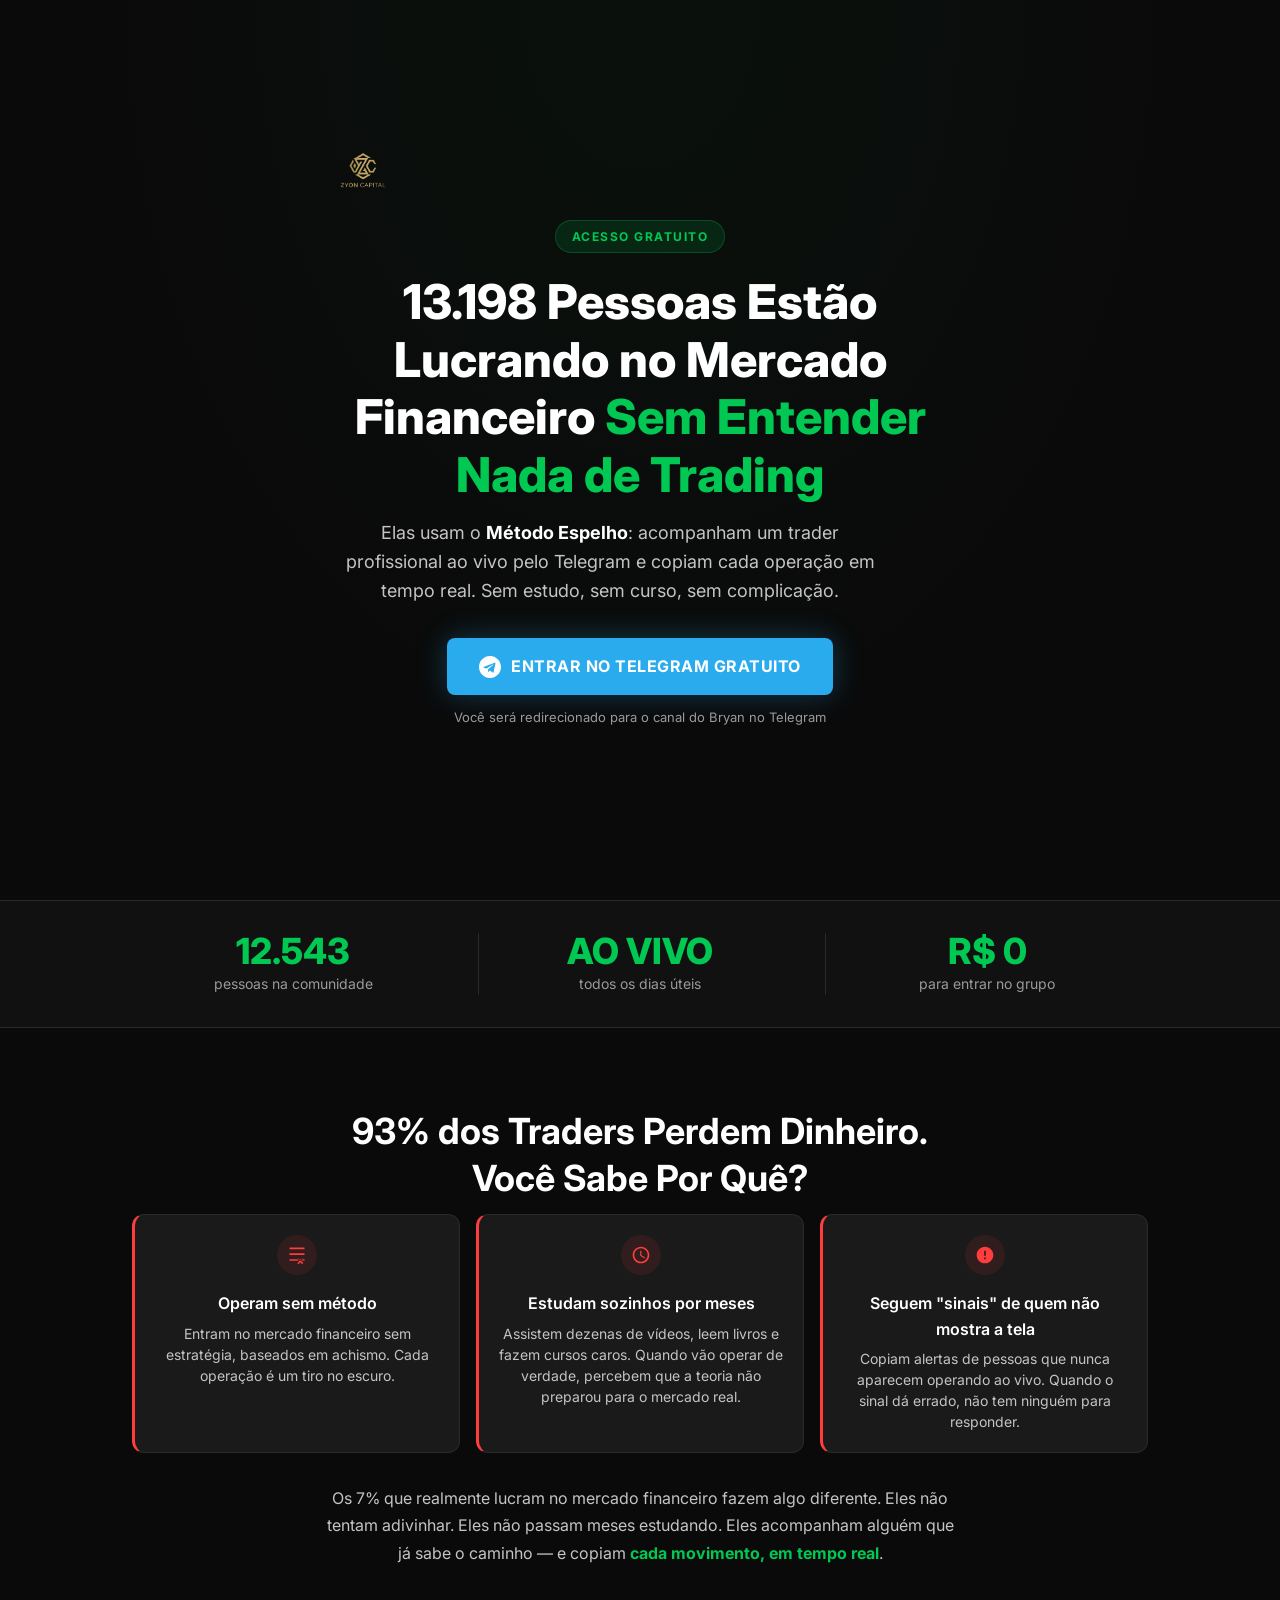
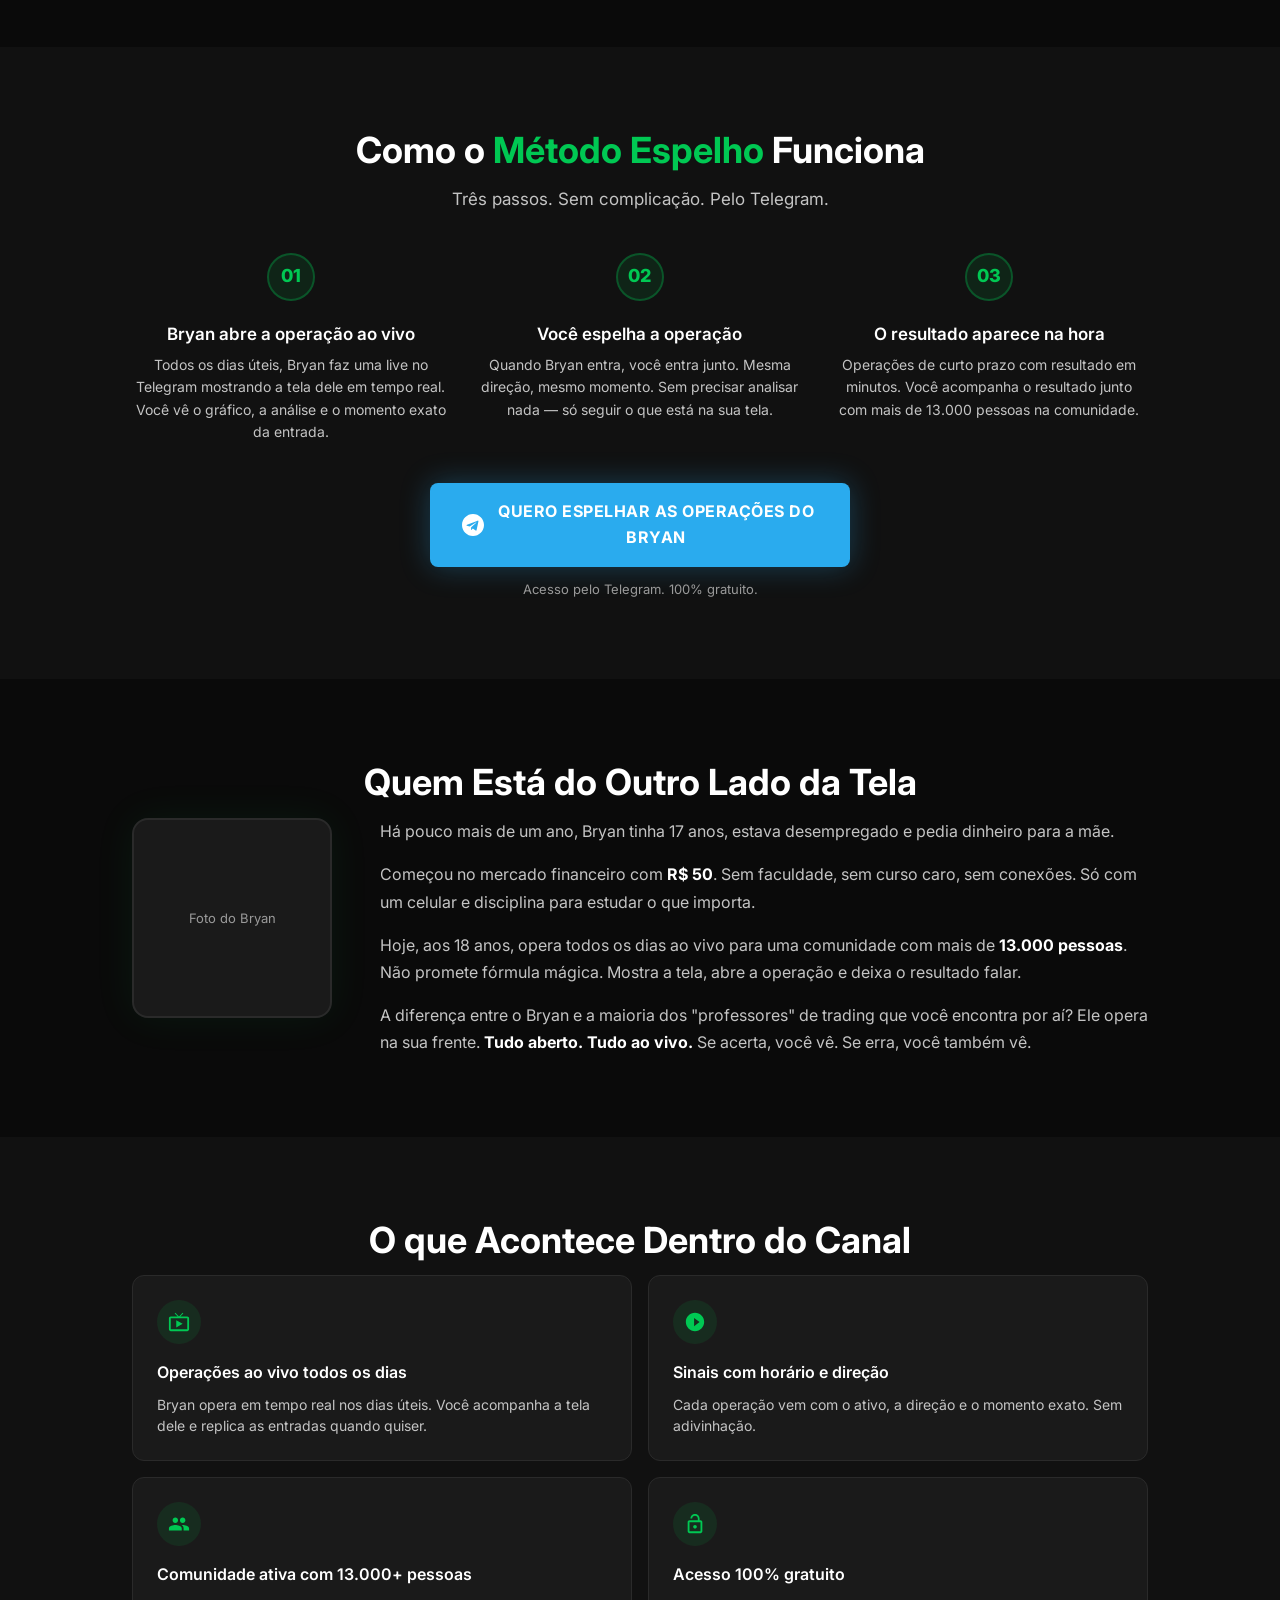
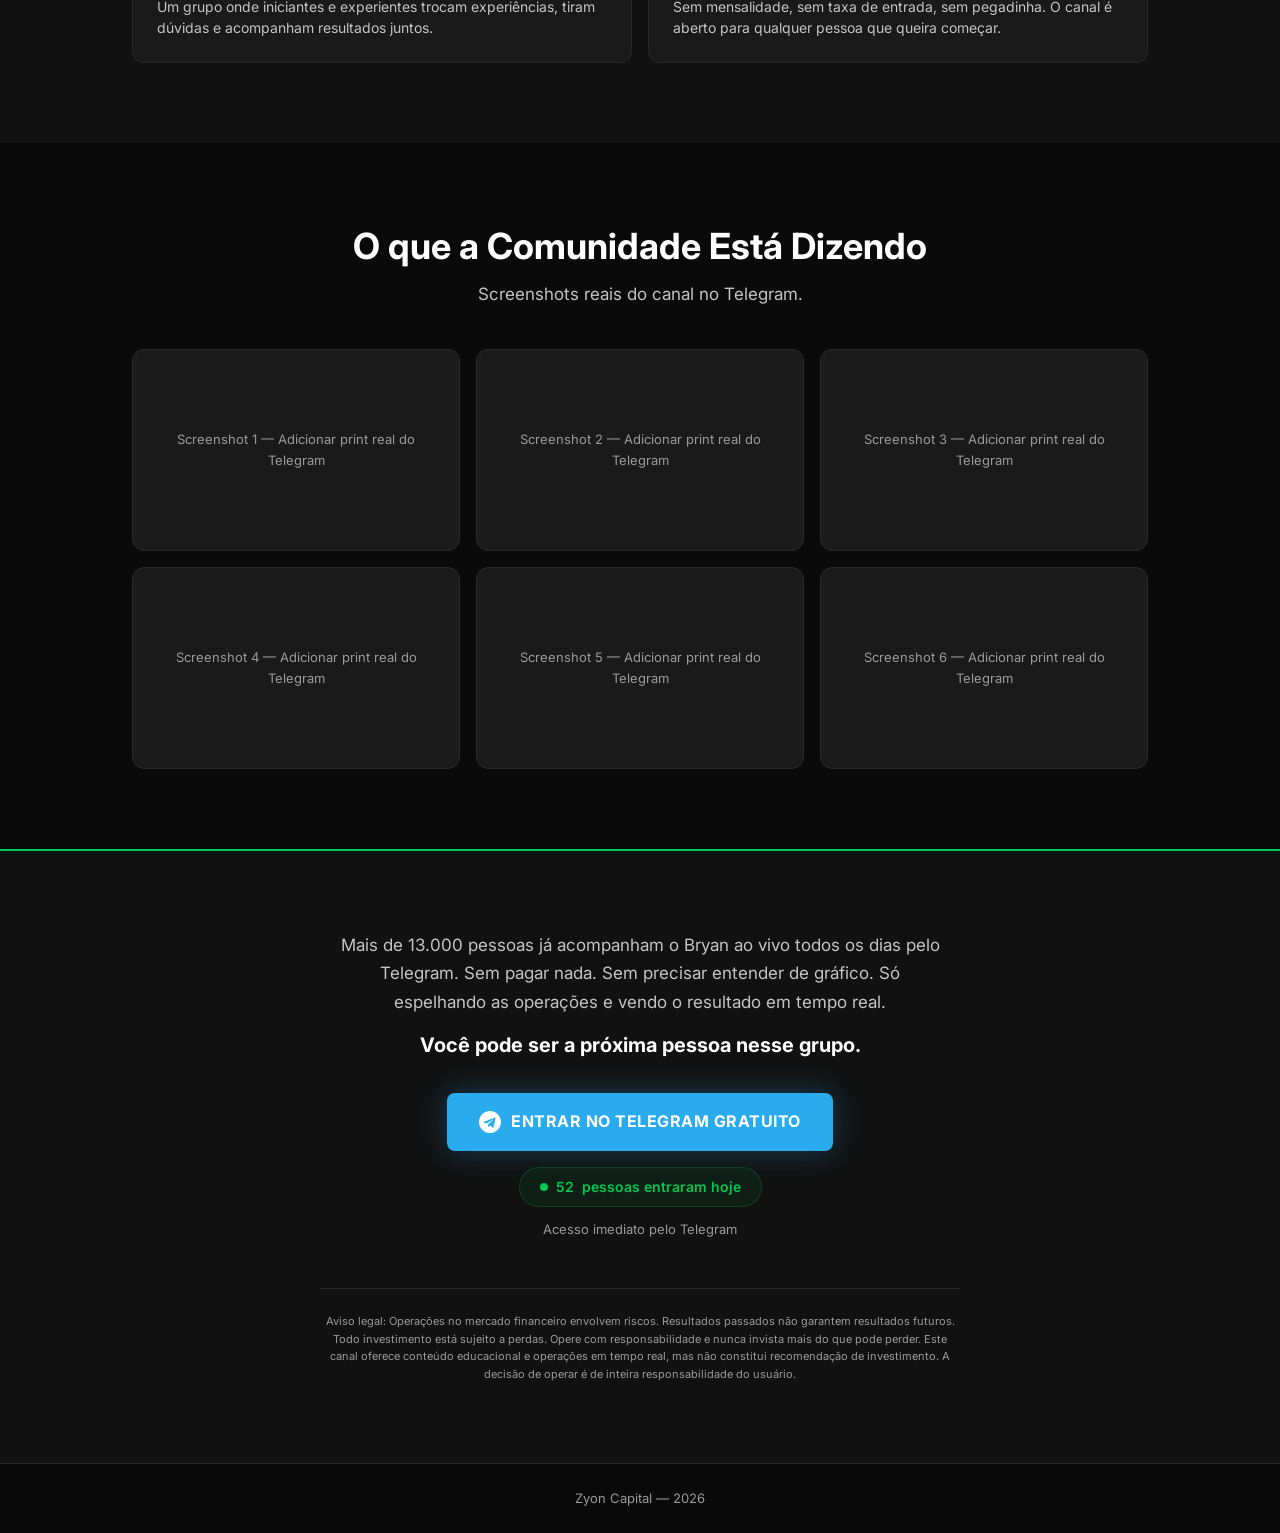
==== index.html @ 60a76e97 "CTA azul Telegram, 13.198 pessoas, contador interativo, sem vídeo - Botões CTA na cor do Telegram (#" ====
<!DOCTYPE html>
<html lang="pt-BR">
<head>
    <meta charset="UTF-8">
    <meta name="viewport" content="width=device-width, initial-scale=1.0">
    <title>Método Espelho: Copie as Operações de um Trader Profissional ao Vivo | Zyon Capital</title>
    <meta name="description" content="Mais de 13.000 pessoas já usam o Método Espelho para copiar as operações do Bryan em tempo real pelo Telegram. Acesso 100% gratuito. Entre agora.">
    <meta name="robots" content="index, follow">
    <link rel="icon" href="images/logo.png" type="image/png">

    <!-- Preconnect -->
    <link rel="preconnect" href="https://fonts.googleapis.com">
    <link rel="preconnect" href="https://fonts.gstatic.com" crossorigin>
    <link href="https://fonts.googleapis.com/css2?family=Inter:wght@400;500;600;700;800&display=swap" rel="stylesheet">

    <!-- CSS -->
    <link rel="stylesheet" href="css/style.css">

    <!-- Google Tag Manager — Conta: 6326147207 -->
    <!-- NOTA: Verificar Container Public ID no painel GTM (formato GTM-XXXXXXX) -->
    <script>(function(w,d,s,l,i){w[l]=w[l]||[];w[l].push({'gtm.start':
    new Date().getTime(),event:'gtm.js'});var f=d.getElementsByTagName(s)[0],
    j=d.createElement(s),dl=l!='dataLayer'?'&l='+l:'';j.async=true;j.src=
    'https://www.googletagmanager.com/gtm.js?id='+i+dl;f.parentNode.insertBefore(j,f);
    })(window,document,'script','dataLayer','GTM-6326147207');</script>
    <!-- End Google Tag Manager -->
</head>
<body>
    <!-- Google Tag Manager (noscript) -->
    <noscript><iframe src="https://www.googletagmanager.com/ns.html?id=GTM-6326147207"
    height="0" width="0" style="display:none;visibility:hidden"></iframe></noscript>
    <!-- End Google Tag Manager (noscript) -->

    <!-- ===== HERO ===== -->
    <section class="hero">
        <div class="container">
            <div class="hero-content">
                <img src="images/logo.png" alt="Zyon Capital" class="hero-logo">
                <span class="badge">ACESSO GRATUITO</span>
                <h1>13.198 Pessoas Estão Lucrando no Mercado Financeiro <span class="highlight">Sem Entender Nada de Trading</span></h1>
                <p class="hero-sub">Elas usam o <strong>Método Espelho</strong>: acompanham um trader profissional ao vivo pelo Telegram e copiam cada operação em tempo real. Sem estudo, sem curso, sem complicação.</p>
                <a href="https://t.me/+fpu9RPK1HRk1Y2Vh" class="cta-button">
                    <svg viewBox="0 0 24 24"><path d="M12 0C5.373 0 0 5.373 0 12s5.373 12 12 12 12-5.373 12-12S18.627 0 12 0zm5.894 8.221l-1.97 9.28c-.145.658-.537.818-1.084.508l-3-2.21-1.446 1.394c-.14.18-.357.295-.6.295l.213-3.054 5.56-5.022c.24-.213-.054-.334-.373-.121l-6.869 4.326-2.96-.924c-.64-.203-.658-.64.135-.954l11.566-4.458c.538-.196 1.006.128.832.941z"/></svg>
                    ENTRAR NO TELEGRAM GRATUITO
                </a>
                <p class="cta-note">Você será redirecionado para o canal do Bryan no Telegram</p>
            </div>
        </div>
    </section>

    <!-- ===== BARRA DE NÚMEROS ===== -->
    <section class="stats-bar">
        <div class="container">
            <div class="stats-grid">
                <div class="stat-item">
                    <span class="stat-number" data-count="13198">0</span>
                    <span class="stat-label">pessoas na comunidade</span>
                </div>
                <div class="stat-item">
                    <span class="stat-number">AO VIVO</span>
                    <span class="stat-label">todos os dias úteis</span>
                </div>
                <div class="stat-item">
                    <span class="stat-number">R$ 0</span>
                    <span class="stat-label">para entrar no grupo</span>
                </div>
            </div>
        </div>
    </section>

    <!-- ===== O PROBLEMA ===== -->
    <section class="problem fade-in">
        <div class="container">
            <h2 class="section-title">93% dos Traders Perdem Dinheiro.<br>Você Sabe Por Quê?</h2>
            <div class="problem-cards">
                <div class="problem-card">
                    <div class="problem-card-icon">
                        <svg viewBox="0 0 24 24"><path d="M3 17h18v2H3v-2zm0-7h18v2H3v-2zm0-7h18v2H3V3zm16.59 14.41L18.17 16 16 18.17l-2.17-2.17L12.41 17.41l2.17 2.17-2.17 2.17L13.83 23 16 20.83l2.17 2.17 1.42-1.41-2.17-2.18 2.17-2.17z"/></svg>
                    </div>
                    <div>
                        <h3>Operam sem método</h3>
                        <p>Entram no mercado financeiro sem estratégia, baseados em achismo. Cada operação é um tiro no escuro.</p>
                    </div>
                </div>
                <div class="problem-card">
                    <div class="problem-card-icon">
                        <svg viewBox="0 0 24 24"><path d="M11.99 2C6.47 2 2 6.48 2 12s4.47 10 9.99 10C17.52 22 22 17.52 22 12S17.52 2 11.99 2zM12 20c-4.42 0-8-3.58-8-8s3.58-8 8-8 8 3.58 8 8-3.58 8-8 8zm.5-13H11v6l5.25 3.15.75-1.23-4.5-2.67z"/></svg>
                    </div>
                    <div>
                        <h3>Estudam sozinhos por meses</h3>
                        <p>Assistem dezenas de vídeos, leem livros e fazem cursos caros. Quando vão operar de verdade, percebem que a teoria não preparou para o mercado real.</p>
                    </div>
                </div>
                <div class="problem-card">
                    <div class="problem-card-icon">
                        <svg viewBox="0 0 24 24"><path d="M12 2C6.48 2 2 6.48 2 12s4.48 10 10 10 10-4.48 10-10S17.52 2 12 2zm1 15h-2v-2h2v2zm0-4h-2V7h2v6z"/></svg>
                    </div>
                    <div>
                        <h3>Seguem "sinais" de quem não mostra a tela</h3>
                        <p>Copiam alertas de pessoas que nunca aparecem operando ao vivo. Quando o sinal dá errado, não tem ninguém para responder.</p>
                    </div>
                </div>
            </div>
            <p class="problem-transition">Os 7% que realmente lucram no mercado financeiro fazem algo diferente. Eles não tentam adivinhar. Eles não passam meses estudando. Eles acompanham alguém que já sabe o caminho — e copiam <strong>cada movimento, em tempo real</strong>.</p>
        </div>
    </section>

    <!-- ===== MÉTODO ESPELHO ===== -->
    <section class="method fade-in">
        <div class="container">
            <h2 class="section-title">Como o <span class="highlight">Método Espelho</span> Funciona</h2>
            <p class="section-subtitle">Três passos. Sem complicação. Pelo Telegram.</p>
            <div class="steps">
                <div class="step">
                    <div class="step-number">01</div>
                    <div class="step-content">
                        <h3>Bryan abre a operação ao vivo</h3>
                        <p>Todos os dias úteis, Bryan faz uma live no Telegram mostrando a tela dele em tempo real. Você vê o gráfico, a análise e o momento exato da entrada.</p>
                    </div>
                </div>
                <div class="step">
                    <div class="step-number">02</div>
                    <div class="step-content">
                        <h3>Você espelha a operação</h3>
                        <p>Quando Bryan entra, você entra junto. Mesma direção, mesmo momento. Sem precisar analisar nada — só seguir o que está na sua tela.</p>
                    </div>
                </div>
                <div class="step">
                    <div class="step-number">03</div>
                    <div class="step-content">
                        <h3>O resultado aparece na hora</h3>
                        <p>Operações de curto prazo com resultado em minutos. Você acompanha o resultado junto com mais de 13.000 pessoas na comunidade.</p>
                    </div>
                </div>
            </div>
            <div class="cta-container">
                <a href="https://t.me/+fpu9RPK1HRk1Y2Vh" class="cta-button">
                    <svg viewBox="0 0 24 24"><path d="M12 0C5.373 0 0 5.373 0 12s5.373 12 12 12 12-5.373 12-12S18.627 0 12 0zm5.894 8.221l-1.97 9.28c-.145.658-.537.818-1.084.508l-3-2.21-1.446 1.394c-.14.18-.357.295-.6.295l.213-3.054 5.56-5.022c.24-.213-.054-.334-.373-.121l-6.869 4.326-2.96-.924c-.64-.203-.658-.64.135-.954l11.566-4.458c.538-.196 1.006.128.832.941z"/></svg>
                    QUERO ESPELHAR AS OPERAÇÕES DO BRYAN
                </a>
                <p class="cta-note">Acesso pelo Telegram. 100% gratuito.</p>
            </div>
        </div>
    </section>

    <!-- ===== QUEM É O BRYAN ===== -->
    <section class="about fade-in">
        <div class="container">
            <h2 class="section-title">Quem Está do Outro Lado da Tela</h2>
            <div class="about-content">
                <div class="about-photo">
                    <!-- Substituir por foto real do Bryan (estilo UGC, natural) -->
                    <div class="about-photo-placeholder">Foto do Bryan</div>
                    <!-- <img src="images/bryan.webp" alt="Bryan - Trader da Zyon Capital" loading="lazy"> -->
                </div>
                <div class="about-text">
                    <p>Há pouco mais de um ano, Bryan tinha 17 anos, estava desempregado e pedia dinheiro para a mãe.</p>
                    <p>Começou no mercado financeiro com <strong>R$ 50</strong>. Sem faculdade, sem curso caro, sem conexões. Só com um celular e disciplina para estudar o que importa.</p>
                    <p>Hoje, aos 18 anos, opera todos os dias ao vivo para uma comunidade com mais de <strong>13.000 pessoas</strong>. Não promete fórmula mágica. Mostra a tela, abre a operação e deixa o resultado falar.</p>
                    <p>A diferença entre o Bryan e a maioria dos "professores" de trading que você encontra por aí? Ele opera na sua frente. <strong>Tudo aberto. Tudo ao vivo.</strong> Se acerta, você vê. Se erra, você também vê.</p>
                </div>
            </div>
        </div>
    </section>

    <!-- ===== O QUE ENCONTRA NO TELEGRAM ===== -->
    <section class="telegram-features fade-in">
        <div class="container">
            <h2 class="section-title">O que Acontece Dentro do Canal</h2>
            <div class="features-grid">
                <div class="feature-card">
                    <div class="feature-icon">
                        <svg viewBox="0 0 24 24"><path d="M21 6h-7.59l3.29-3.29L16 2l-4 4-4-4-.71.71L10.59 6H3c-1.1 0-2 .89-2 2v12c0 1.1.9 2 2 2h18c1.1 0 2-.9 2-2V8c0-1.11-.9-2-2-2zm0 14H3V8h18v12zM9 10v8l7-4z"/></svg>
                    </div>
                    <h3>Operações ao vivo todos os dias</h3>
                    <p>Bryan opera em tempo real nos dias úteis. Você acompanha a tela dele e replica as entradas quando quiser.</p>
                </div>
                <div class="feature-card">
                    <div class="feature-icon">
                        <svg viewBox="0 0 24 24"><path d="M12 2C6.49 2 2 6.49 2 12s4.49 10 10 10 10-4.49 10-10S17.51 2 12 2zm-1 14.5v-9l6 4.5-6 4.5z"/></svg>
                    </div>
                    <h3>Sinais com horário e direção</h3>
                    <p>Cada operação vem com o ativo, a direção e o momento exato. Sem adivinhação.</p>
                </div>
                <div class="feature-card">
                    <div class="feature-icon">
                        <svg viewBox="0 0 24 24"><path d="M16 11c1.66 0 2.99-1.34 2.99-3S17.66 5 16 5c-1.66 0-3 1.34-3 3s1.34 3 3 3zm-8 0c1.66 0 2.99-1.34 2.99-3S9.66 5 8 5C6.34 5 5 6.34 5 8s1.34 3 3 3zm0 2c-2.33 0-7 1.17-7 3.5V19h14v-2.5c0-2.33-4.67-3.5-7-3.5zm8 0c-.29 0-.62.02-.97.05 1.16.84 1.97 1.97 1.97 3.45V19h6v-2.5c0-2.33-4.67-3.5-7-3.5z"/></svg>
                    </div>
                    <h3>Comunidade ativa com 13.000+ pessoas</h3>
                    <p>Um grupo onde iniciantes e experientes trocam experiências, tiram dúvidas e acompanham resultados juntos.</p>
                </div>
                <div class="feature-card">
                    <div class="feature-icon">
                        <svg viewBox="0 0 24 24"><path d="M12 17c1.1 0 2-.9 2-2s-.9-2-2-2-2 .9-2 2 .9 2 2 2zm6-9h-1V6c0-2.76-2.24-5-5-5S7 3.24 7 6h1.9c0-1.71 1.39-3.1 3.1-3.1 1.71 0 3.1 1.39 3.1 3.1v2H6c-1.1 0-2 .9-2 2v10c0 1.1.9 2 2 2h12c1.1 0 2-.9 2-2V10c0-1.1-.9-2-2-2zm0 12H6V10h12v10z"/></svg>
                    </div>
                    <h3>Acesso 100% gratuito</h3>
                    <p>Sem mensalidade, sem taxa de entrada, sem pegadinha. O canal é aberto para qualquer pessoa que queira começar.</p>
                </div>
            </div>
        </div>
    </section>

    <!-- ===== PROVA SOCIAL ===== -->
    <section class="social-proof fade-in">
        <div class="container">
            <h2 class="section-title">O que a Comunidade Está Dizendo</h2>
            <p class="section-subtitle">Screenshots reais do canal no Telegram.</p>
            <div class="screenshots-grid">
                <!-- Substituir pelos screenshots reais do Telegram do Bryan -->
                <!-- Censurar nomes e fotos de membros. Mínimo 6 screenshots. -->
                <div class="screenshot-card">
                    <div class="screenshot-placeholder">Screenshot 1 — Adicionar print real do Telegram</div>
                </div>
                <div class="screenshot-card">
                    <div class="screenshot-placeholder">Screenshot 2 — Adicionar print real do Telegram</div>
                </div>
                <div class="screenshot-card">
                    <div class="screenshot-placeholder">Screenshot 3 — Adicionar print real do Telegram</div>
                </div>
                <div class="screenshot-card">
                    <div class="screenshot-placeholder">Screenshot 4 — Adicionar print real do Telegram</div>
                </div>
                <div class="screenshot-card">
                    <div class="screenshot-placeholder">Screenshot 5 — Adicionar print real do Telegram</div>
                </div>
                <div class="screenshot-card">
                    <div class="screenshot-placeholder">Screenshot 6 — Adicionar print real do Telegram</div>
                </div>
                <!-- Formato: <div class="screenshot-card"><img src="images/screenshots/01.webp" alt="Depoimento da comunidade" loading="lazy"></div> -->
            </div>
        </div>
    </section>

    <!-- ===== CTA FINAL ===== -->
    <section class="cta-final fade-in">
        <div class="container">
            <p class="cta-final-text">Mais de 13.000 pessoas já acompanham o Bryan ao vivo todos os dias pelo Telegram. Sem pagar nada. Sem precisar entender de gráfico. Só espelhando as operações e vendo o resultado em tempo real.</p>
            <p class="cta-final-highlight">Você pode ser a próxima pessoa nesse grupo.</p>
            <div class="cta-container">
                <a href="https://t.me/+fpu9RPK1HRk1Y2Vh" class="cta-button">
                    <svg viewBox="0 0 24 24"><path d="M12 0C5.373 0 0 5.373 0 12s5.373 12 12 12 12-5.373 12-12S18.627 0 12 0zm5.894 8.221l-1.97 9.28c-.145.658-.537.818-1.084.508l-3-2.21-1.446 1.394c-.14.18-.357.295-.6.295l.213-3.054 5.56-5.022c.24-.213-.054-.334-.373-.121l-6.869 4.326-2.96-.924c-.64-.203-.658-.64.135-.954l11.566-4.458c.538-.196 1.006.128.832.941z"/></svg>
                    ENTRAR NO TELEGRAM GRATUITO
                </a>
                <p class="today-counter"><span class="today-counter-dot"></span> <span id="today-count">0</span> pessoas entraram hoje</p>
                <p class="cta-note">Acesso imediato pelo Telegram</p>
            </div>

            <div class="disclaimer">
                Aviso legal: Operações no mercado financeiro envolvem riscos. Resultados passados não garantem resultados futuros. Todo investimento está sujeito a perdas. Opere com responsabilidade e nunca invista mais do que pode perder. Este canal oferece conteúdo educacional e operações em tempo real, mas não constitui recomendação de investimento. A decisão de operar é de inteira responsabilidade do usuário.
            </div>
        </div>
    </section>

    <!-- ===== FOOTER ===== -->
    <footer class="footer">
        <div class="container">
            <p>Zyon Capital — 2026</p>
        </div>
    </footer>

    <!-- JS -->
    <script defer src="js/script.js"></script>
</body>
</html>
---- css/style.css ----
/* ===================================
   ZYON CAPITAL — Página de Captura
   Design System: Dark + Verde (#00C853)
   Font: Inter (Google Fonts)
   Mobile-first
   =================================== */

/* --- VARIABLES --- */
:root {
    --color-bg: #0a0a0a;
    --color-bg-alt: #111111;
    --color-surface: #1a1a1a;
    --color-border: #2a2a2a;
    --color-green: #00C853;
    --color-green-light: #69F0AE;
    --color-green-dark: #00A844;
    --color-telegram: #2AABEE;
    --color-telegram-light: #55C4F0;
    --color-telegram-dark: #1A8FCC;
    --color-white: #FFFFFF;
    --color-gray: #9a9a9a;
    --color-gray-light: #c4c4c4;
    --color-red: #FF3D3D;
    --font-family: 'Inter', -apple-system, BlinkMacSystemFont, 'Segoe UI', sans-serif;
    --radius-sm: 8px;
    --radius-md: 12px;
    --radius-lg: 16px;
    --transition: 0.3s cubic-bezier(0.4, 0, 0.2, 1);
    --max-width: 1080px;
    --glow-green: 0 0 30px rgba(0, 200, 83, 0.3);
    --glow-telegram: 0 0 30px rgba(42, 171, 238, 0.3);
}

/* --- RESET --- */
*, *::before, *::after {
    margin: 0;
    padding: 0;
    box-sizing: border-box;
}

html {
    scroll-behavior: smooth;
    -webkit-text-size-adjust: 100%;
}

body {
    font-family: var(--font-family);
    background: var(--color-bg);
    color: var(--color-white);
    line-height: 1.6;
    font-size: 16px;
    overflow-x: hidden;
    -webkit-font-smoothing: antialiased;
    -moz-osx-font-smoothing: grayscale;
}

img {
    max-width: 100%;
    height: auto;
    display: block;
}

a {
    color: inherit;
    text-decoration: none;
}

/* --- CONTAINER --- */
.container {
    width: 100%;
    max-width: var(--max-width);
    margin: 0 auto;
    padding: 0 20px;
}

/* --- SECTION BASE --- */
section {
    padding: 60px 0;
}

/* --- BADGE --- */
.badge {
    display: inline-block;
    background: rgba(0, 200, 83, 0.12);
    color: var(--color-green);
    font-size: 12px;
    font-weight: 700;
    letter-spacing: 1.5px;
    text-transform: uppercase;
    padding: 6px 16px;
    border-radius: 50px;
    border: 1px solid rgba(0, 200, 83, 0.25);
    margin-bottom: 20px;
}

/* --- SECTION TITLE --- */
.section-title {
    font-size: 22px;
    font-weight: 700;
    line-height: 1.3;
    text-align: center;
    margin-bottom: 12px;
}

.section-subtitle {
    font-size: 16px;
    color: var(--color-gray-light);
    text-align: center;
    margin-bottom: 40px;
    max-width: 600px;
    margin-left: auto;
    margin-right: auto;
}

/* ===================================
   HERO SECTION
   =================================== */
.hero {
    padding: 40px 0 60px;
    background: var(--color-bg);
    background-image: radial-gradient(ellipse at top center, rgba(0, 200, 83, 0.04) 0%, transparent 60%);
    min-height: 100dvh;
    display: flex;
    align-items: center;
}

.hero .container {
    display: flex;
    flex-direction: column;
    align-items: center;
    text-align: center;
}

.hero-logo {
    height: 36px;
    width: auto;
    margin-bottom: 32px;
    opacity: 0.9;
}

.hero h1 {
    font-size: 28px;
    font-weight: 800;
    line-height: 1.2;
    margin-bottom: 16px;
    max-width: 600px;
}

.hero h1 .highlight {
    color: var(--color-green);
}

.hero-sub {
    font-size: 16px;
    color: var(--color-gray-light);
    line-height: 1.6;
    margin-bottom: 32px;
    max-width: 540px;
}

.hero-sub strong {
    color: var(--color-white);
}

/* --- CTA BUTTON --- */
.cta-button {
    display: inline-flex;
    align-items: center;
    justify-content: center;
    gap: 10px;
    background: var(--color-telegram);
    color: #fff;
    font-family: var(--font-family);
    font-size: 16px;
    font-weight: 700;
    padding: 16px 32px;
    border-radius: var(--radius-sm);
    border: none;
    cursor: pointer;
    transition: var(--transition);
    text-transform: uppercase;
    letter-spacing: 0.5px;
    box-shadow: var(--glow-telegram);
    width: 100%;
    max-width: 420px;
    min-height: 54px;
}

.cta-button:hover {
    background: var(--color-telegram-light);
    transform: translateY(-2px);
    box-shadow: 0 0 40px rgba(42, 171, 238, 0.4);
}

.cta-button:active {
    transform: translateY(0);
}

.cta-button svg {
    width: 22px;
    height: 22px;
    fill: currentColor;
    flex-shrink: 0;
}

.cta-note {
    font-size: 13px;
    color: var(--color-gray);
    margin-top: 12px;
}

/* --- TODAY COUNTER --- */
.today-counter {
    display: inline-flex;
    align-items: center;
    gap: 8px;
    font-size: 14px;
    font-weight: 600;
    color: var(--color-green);
    margin-top: 16px;
    padding: 8px 20px;
    background: rgba(0, 200, 83, 0.08);
    border: 1px solid rgba(0, 200, 83, 0.2);
    border-radius: 50px;
}

.today-counter-dot {
    width: 8px;
    height: 8px;
    background: var(--color-green);
    border-radius: 50%;
    animation: pulse-dot 2s ease-in-out infinite;
}

@keyframes pulse-dot {
    0%, 100% { opacity: 1; box-shadow: 0 0 0 0 rgba(0, 200, 83, 0.5); }
    50% { opacity: 0.6; box-shadow: 0 0 0 6px rgba(0, 200, 83, 0); }
}

/* ===================================
   BARRA DE NÚMEROS
   =================================== */
.stats-bar {
    padding: 32px 0;
    background: var(--color-bg-alt);
    border-top: 1px solid var(--color-border);
    border-bottom: 1px solid var(--color-border);
}

.stats-grid {
    display: flex;
    flex-direction: column;
    gap: 24px;
    text-align: center;
}

.stat-item {
    display: flex;
    flex-direction: column;
    gap: 4px;
}

.stat-number {
    font-size: 28px;
    font-weight: 800;
    color: var(--color-green);
    line-height: 1;
}

.stat-label {
    font-size: 14px;
    color: var(--color-gray);
}

/* ===================================
   O PROBLEMA
   =================================== */
.problem {
    background: var(--color-bg);
}

.problem-cards {
    display: flex;
    flex-direction: column;
    gap: 16px;
    margin-bottom: 32px;
}

.problem-card {
    background: var(--color-surface);
    border: 1px solid var(--color-border);
    border-left: 3px solid var(--color-red);
    border-radius: var(--radius-md);
    padding: 20px;
    display: flex;
    gap: 16px;
    align-items: flex-start;
}

.problem-card-icon {
    width: 40px;
    height: 40px;
    min-width: 40px;
    border-radius: 50%;
    background: rgba(255, 61, 61, 0.1);
    display: flex;
    align-items: center;
    justify-content: center;
}

.problem-card-icon svg {
    width: 20px;
    height: 20px;
    fill: var(--color-red);
}

.problem-card h3 {
    font-size: 16px;
    font-weight: 600;
    margin-bottom: 6px;
}

.problem-card p {
    font-size: 14px;
    color: var(--color-gray-light);
    line-height: 1.5;
}

.problem-transition {
    font-size: 16px;
    line-height: 1.7;
    color: var(--color-gray-light);
    text-align: center;
    max-width: 640px;
    margin: 0 auto;
}

.problem-transition strong {
    color: var(--color-green);
}

/* ===================================
   MÉTODO ESPELHO
   =================================== */
.method {
    background: var(--color-bg-alt);
}

.method .section-title .highlight {
    color: var(--color-green);
}

.steps {
    display: flex;
    flex-direction: column;
    gap: 24px;
    margin-bottom: 40px;
    position: relative;
}

.steps::before {
    content: '';
    position: absolute;
    left: 24px;
    top: 48px;
    bottom: 48px;
    width: 2px;
    background: rgba(0, 200, 83, 0.15);
}

.step {
    display: flex;
    gap: 20px;
    align-items: flex-start;
    position: relative;
    z-index: 1;
}

.step-number {
    width: 48px;
    height: 48px;
    min-width: 48px;
    border-radius: 50%;
    background: rgba(0, 200, 83, 0.1);
    border: 2px solid rgba(0, 200, 83, 0.3);
    display: flex;
    align-items: center;
    justify-content: center;
    font-size: 18px;
    font-weight: 800;
    color: var(--color-green);
}

.step-content h3 {
    font-size: 17px;
    font-weight: 600;
    margin-bottom: 6px;
}

.step-content p {
    font-size: 14px;
    color: var(--color-gray-light);
    line-height: 1.6;
}

.method .cta-container {
    text-align: center;
}

/* ===================================
   QUEM É O BRYAN
   =================================== */
.about {
    background: var(--color-bg);
}

.about-content {
    display: flex;
    flex-direction: column;
    gap: 32px;
    align-items: center;
}

.about-photo {
    width: 200px;
    height: 200px;
    border-radius: var(--radius-lg);
    overflow: hidden;
    background: var(--color-surface);
    border: 2px solid var(--color-border);
    box-shadow: 0 0 40px rgba(0, 200, 83, 0.08);
    flex-shrink: 0;
}

.about-photo img {
    width: 100%;
    height: 100%;
    object-fit: cover;
}

.about-photo-placeholder {
    width: 100%;
    height: 100%;
    display: flex;
    align-items: center;
    justify-content: center;
    color: var(--color-gray);
    font-size: 13px;
}

.about-text p {
    font-size: 16px;
    color: var(--color-gray-light);
    line-height: 1.7;
    margin-bottom: 16px;
}

.about-text p:last-child {
    margin-bottom: 0;
}

.about-text strong {
    color: var(--color-white);
}

/* ===================================
   O QUE ENCONTRA NO TELEGRAM
   =================================== */
.telegram-features {
    background: var(--color-bg-alt);
}

.features-grid {
    display: grid;
    grid-template-columns: 1fr;
    gap: 16px;
}

.feature-card {
    background: var(--color-surface);
    border: 1px solid var(--color-border);
    border-radius: var(--radius-md);
    padding: 24px;
    transition: var(--transition);
}

.feature-card:hover {
    border-color: rgba(0, 200, 83, 0.4);
}

.feature-icon {
    width: 44px;
    height: 44px;
    border-radius: 50%;
    background: rgba(0, 200, 83, 0.1);
    display: flex;
    align-items: center;
    justify-content: center;
    margin-bottom: 16px;
}

.feature-icon svg {
    width: 22px;
    height: 22px;
    fill: var(--color-green);
}

.feature-card h3 {
    font-size: 16px;
    font-weight: 600;
    margin-bottom: 8px;
}

.feature-card p {
    font-size: 14px;
    color: var(--color-gray-light);
    line-height: 1.5;
}

/* ===================================
   PROVA SOCIAL
   =================================== */
.social-proof {
    background: var(--color-bg);
}

.screenshots-grid {
    display: grid;
    grid-template-columns: 1fr;
    gap: 16px;
}

.screenshot-card {
    background: var(--color-surface);
    border: 1px solid var(--color-border);
    border-radius: var(--radius-md);
    overflow: hidden;
}

.screenshot-card img {
    width: 100%;
    height: auto;
}

.screenshot-placeholder {
    height: 200px;
    display: flex;
    align-items: center;
    justify-content: center;
    color: var(--color-gray);
    font-size: 13px;
    padding: 20px;
    text-align: center;
}

/* ===================================
   CTA FINAL
   =================================== */
.cta-final {
    background: var(--color-bg-alt);
    border-top: 2px solid var(--color-green);
    text-align: center;
}

.cta-final-text {
    font-size: 17px;
    color: var(--color-gray-light);
    line-height: 1.7;
    max-width: 600px;
    margin: 0 auto 12px;
}

.cta-final-text strong {
    color: var(--color-white);
}

.cta-final-highlight {
    font-size: 20px;
    font-weight: 700;
    color: var(--color-white);
    margin-bottom: 32px;
}

.cta-final .cta-container {
    display: flex;
    flex-direction: column;
    align-items: center;
}

/* --- DISCLAIMER --- */
.disclaimer {
    margin-top: 48px;
    padding-top: 24px;
    border-top: 1px solid var(--color-border);
    font-size: 11px;
    color: var(--color-gray);
    line-height: 1.6;
    text-align: center;
    max-width: 640px;
    margin-left: auto;
    margin-right: auto;
}

/* --- FOOTER --- */
.footer {
    padding: 24px 0;
    background: var(--color-bg);
    text-align: center;
    font-size: 13px;
    color: var(--color-gray);
    border-top: 1px solid var(--color-border);
}

/* ===================================
   SCROLL ANIMATIONS
   =================================== */
.fade-in {
    opacity: 0;
    transform: translateY(20px);
    transition: opacity 0.6s ease, transform 0.6s ease;
}

.fade-in.visible {
    opacity: 1;
    transform: translateY(0);
}

/* ===================================
   RESPONSIVE — TABLET
   =================================== */
@media (min-width: 480px) {
    .stats-grid {
        flex-direction: row;
        justify-content: center;
    }

    .stat-item {
        flex: 1;
    }

    .stat-item + .stat-item {
        border-left: 1px solid var(--color-border);
    }

    .features-grid {
        grid-template-columns: 1fr 1fr;
    }

    .screenshots-grid {
        grid-template-columns: 1fr 1fr;
    }
}

@media (min-width: 768px) {
    section {
        padding: 80px 0;
    }

    .container {
        padding: 0 32px;
    }

    .hero h1 {
        font-size: 40px;
    }

    .hero-sub {
        font-size: 18px;
    }

    .section-title {
        font-size: 32px;
    }

    .section-subtitle {
        font-size: 17px;
    }

    .problem-cards {
        flex-direction: row;
    }

    .problem-card {
        flex: 1;
        flex-direction: column;
        text-align: center;
        align-items: center;
    }

    .steps {
        flex-direction: row;
        gap: 32px;
    }

    .steps::before {
        display: none;
    }

    .step {
        flex: 1;
        flex-direction: column;
        text-align: center;
        align-items: center;
    }

    .about-content {
        flex-direction: row;
        align-items: flex-start;
        gap: 48px;
    }

    .about-text {
        flex: 1;
    }

    .screenshots-grid {
        grid-template-columns: repeat(3, 1fr);
    }
}

/* ===================================
   RESPONSIVE — DESKTOP
   =================================== */
@media (min-width: 1024px) {
    .hero h1 {
        font-size: 48px;
    }

    .hero-sub {
        font-size: 18px;
    }

    .cta-button {
        width: auto;
    }

    .section-title {
        font-size: 36px;
    }

    .stat-number {
        font-size: 36px;
    }
}

/* ===================================
   REDUCED MOTION
   =================================== */
@media (prefers-reduced-motion: reduce) {
    .fade-in {
        opacity: 1;
        transform: none;
        transition: none;
    }

    .cta-button {
        transition: none;
    }
}
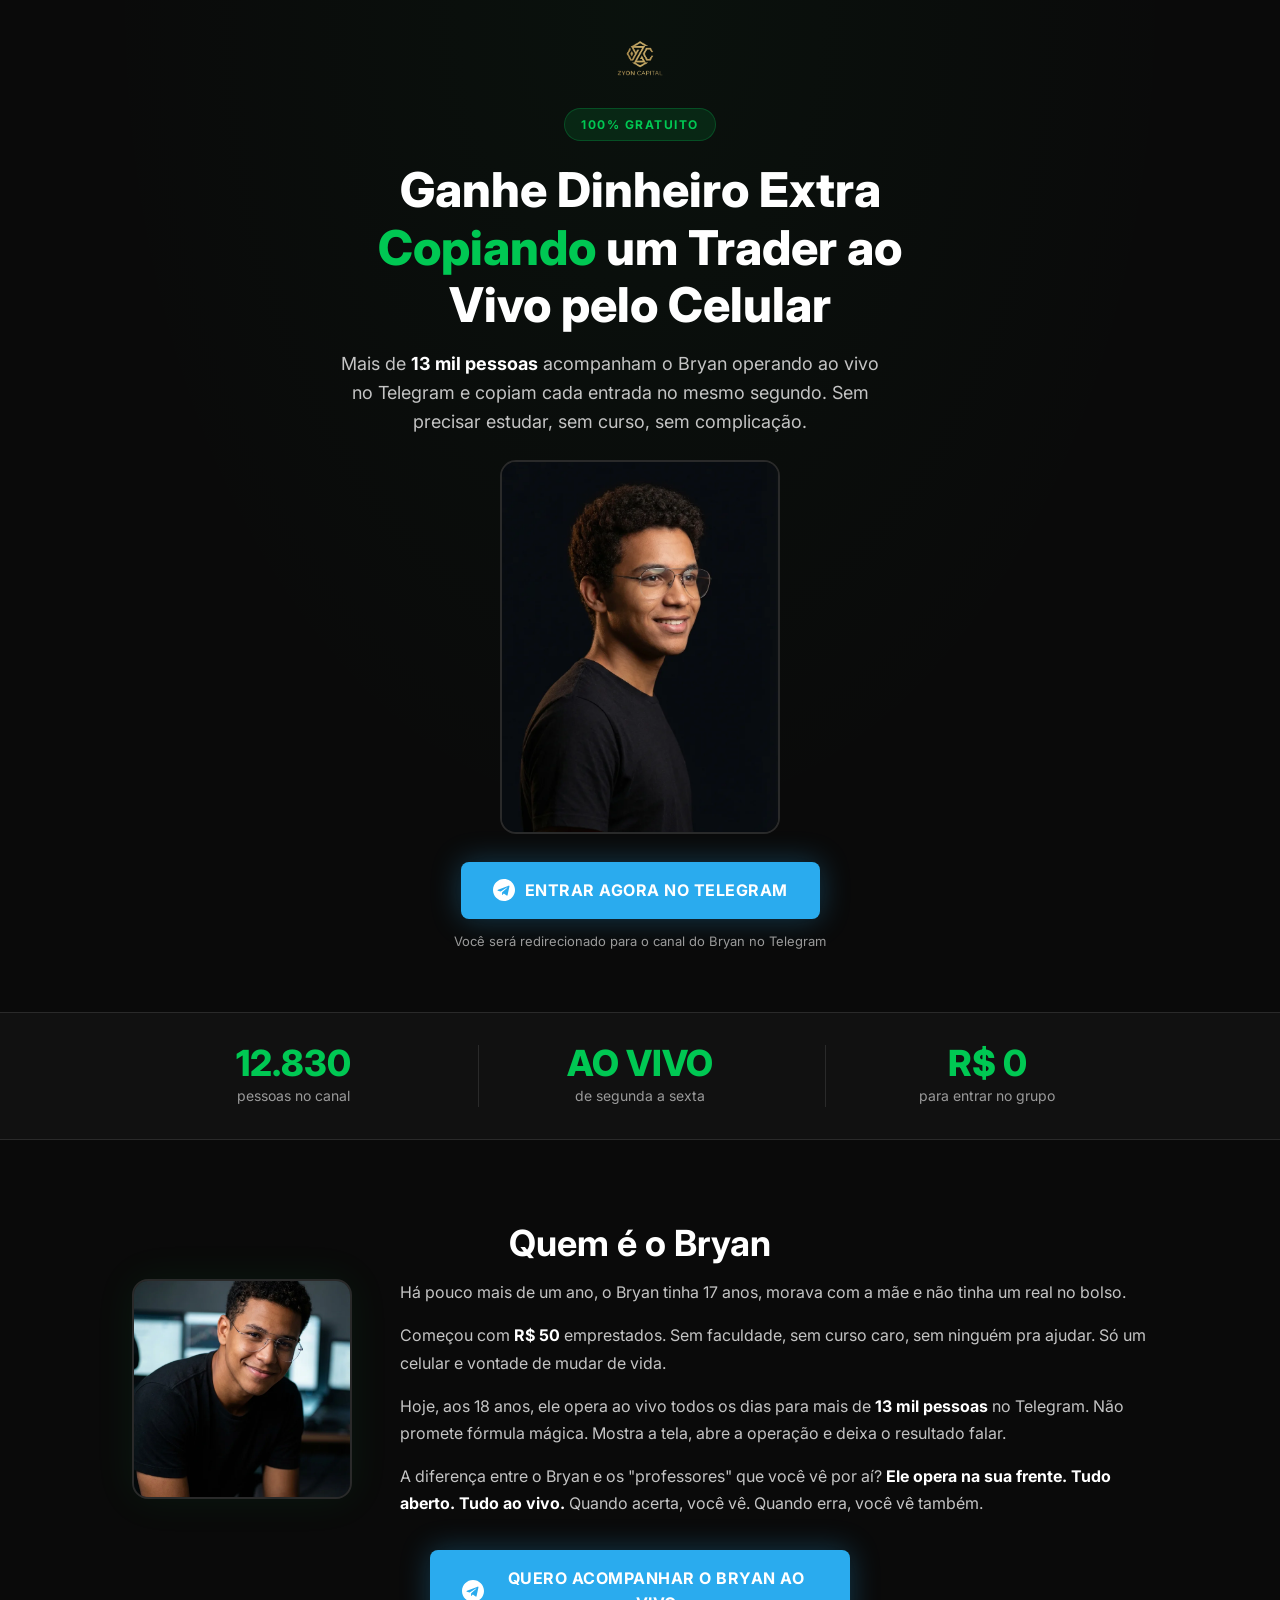
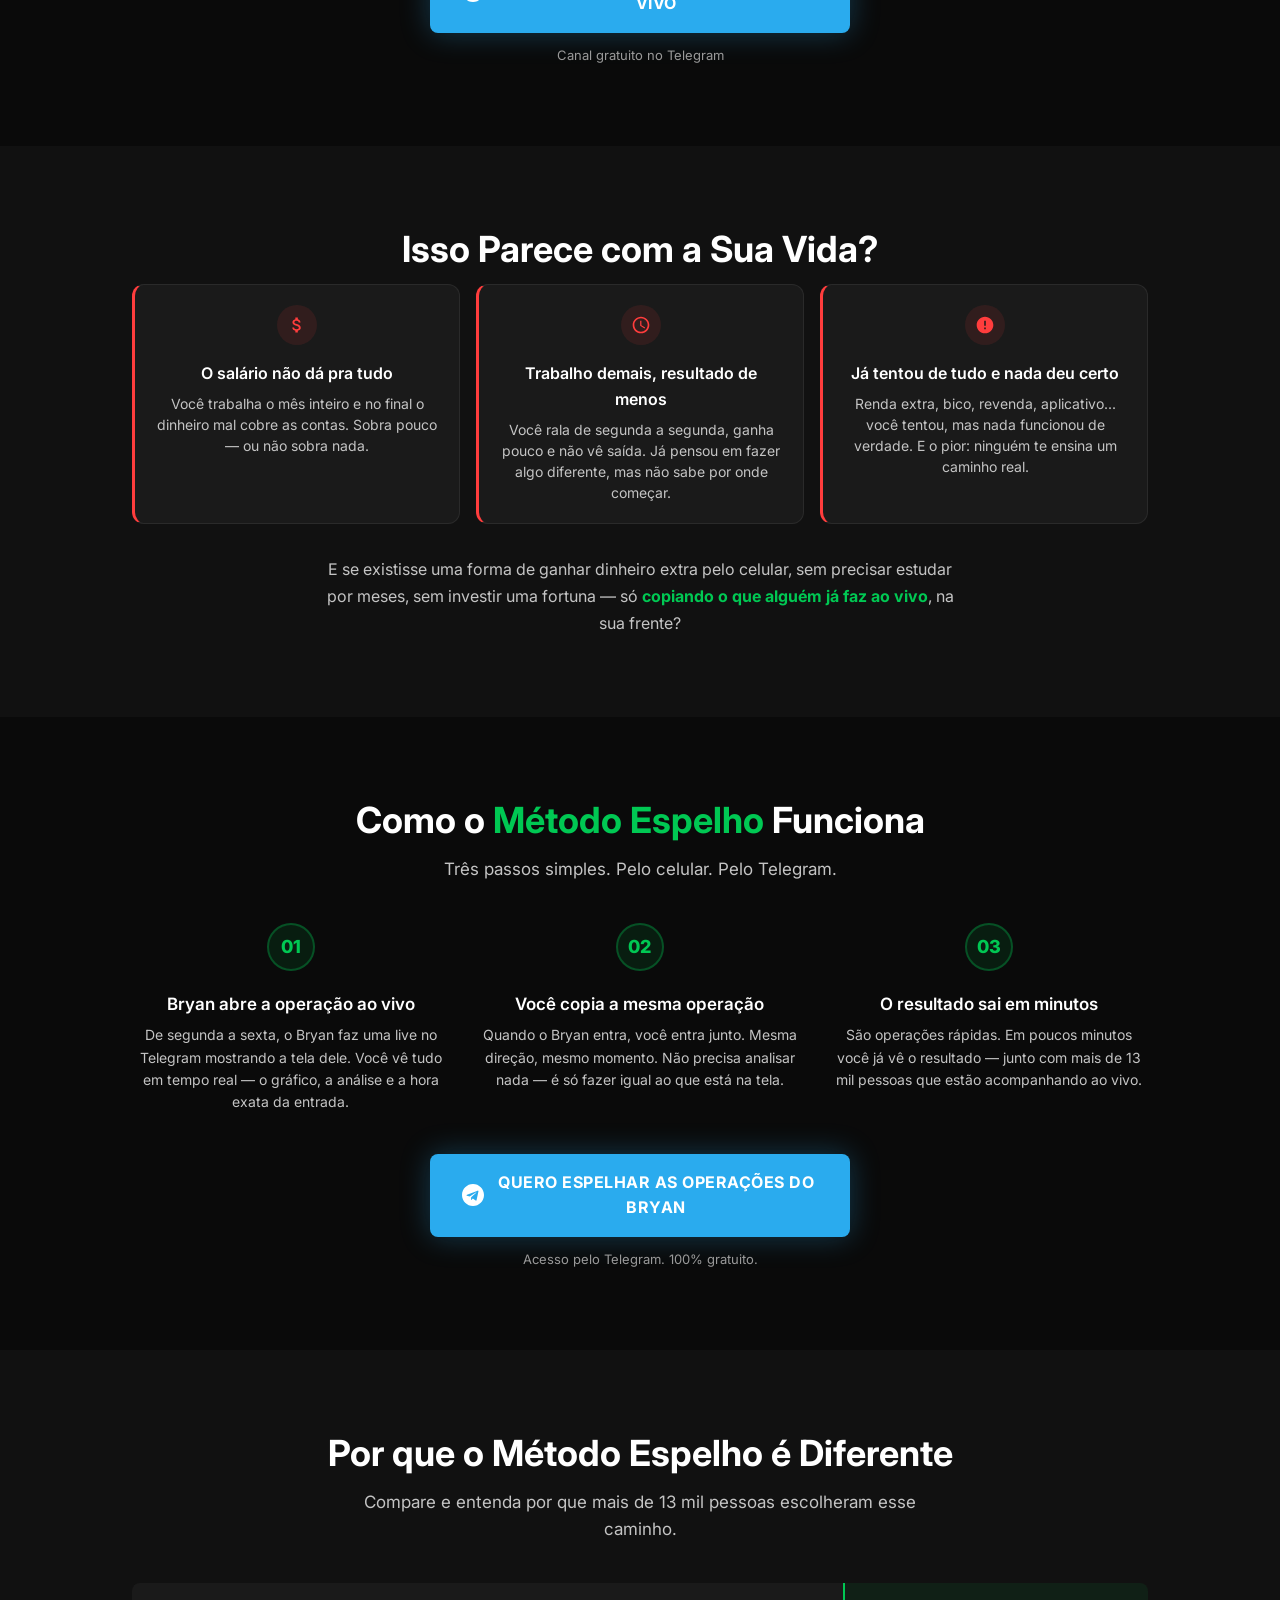
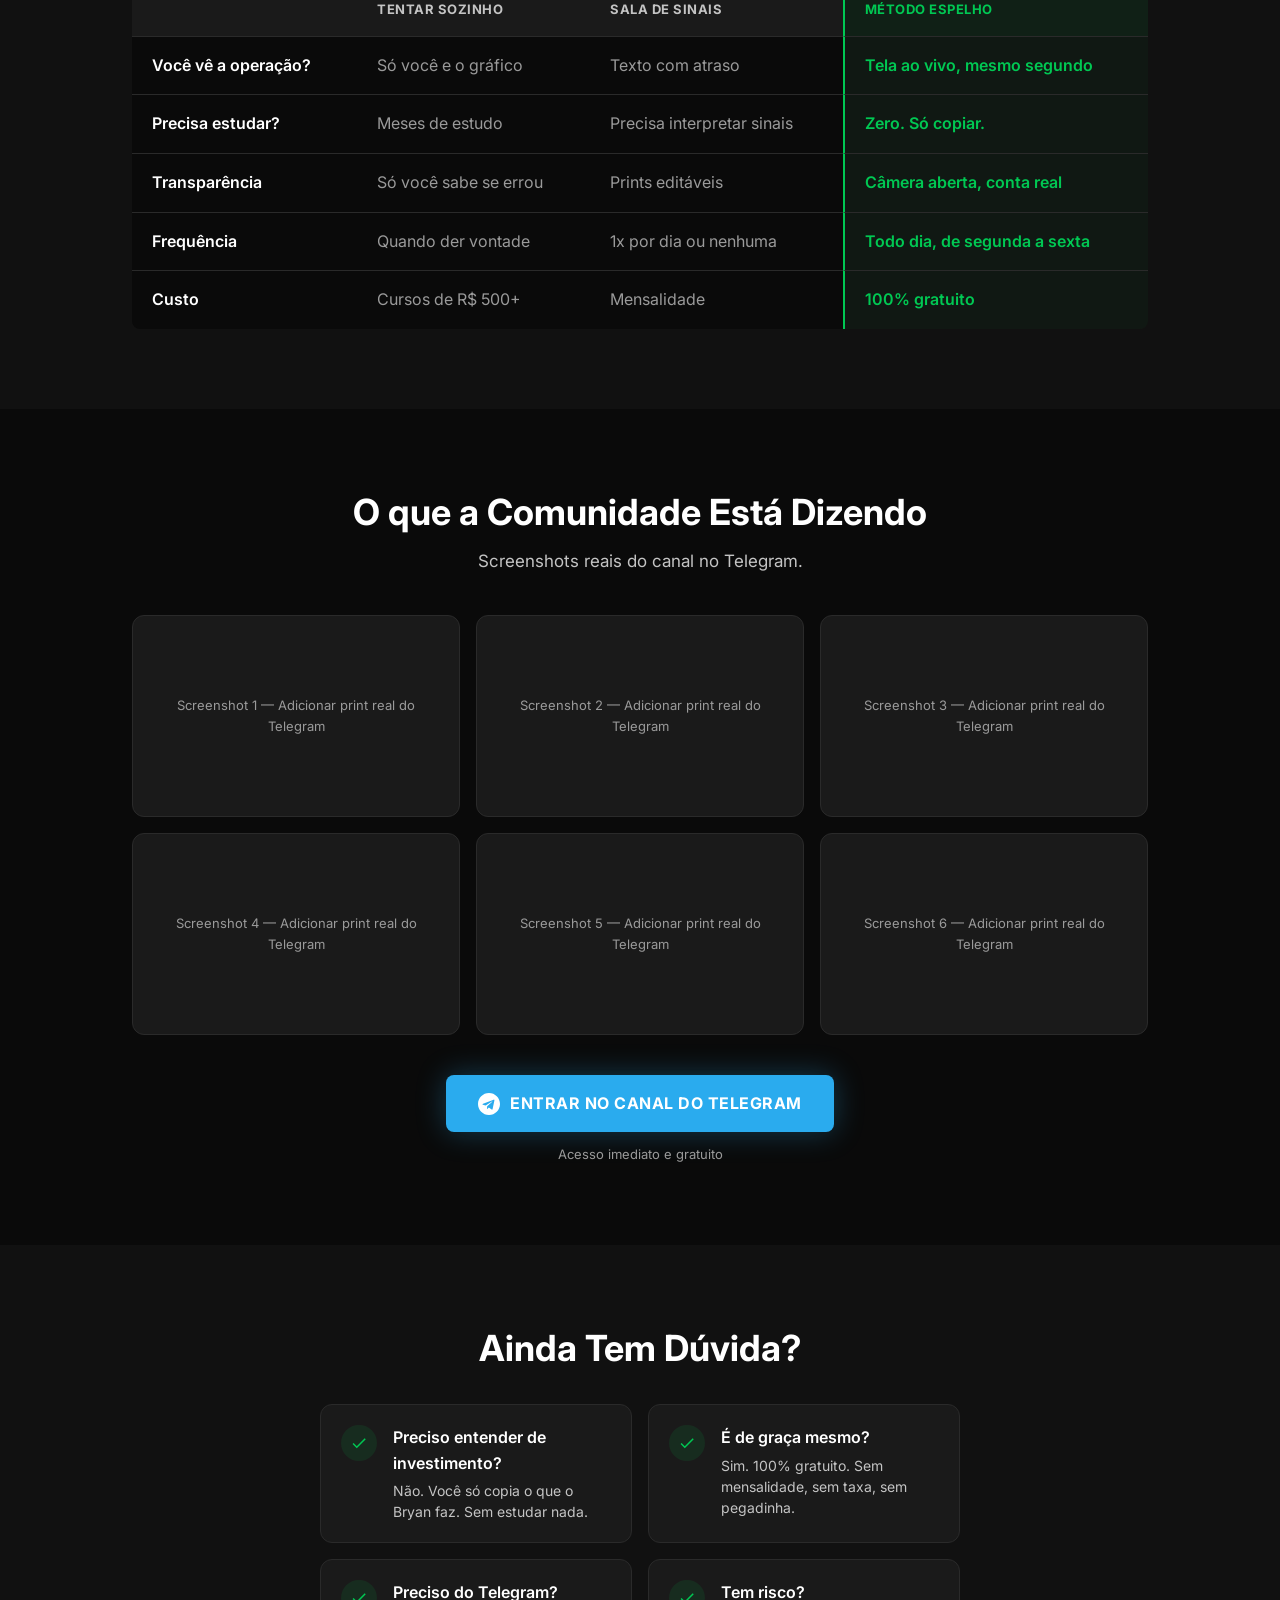
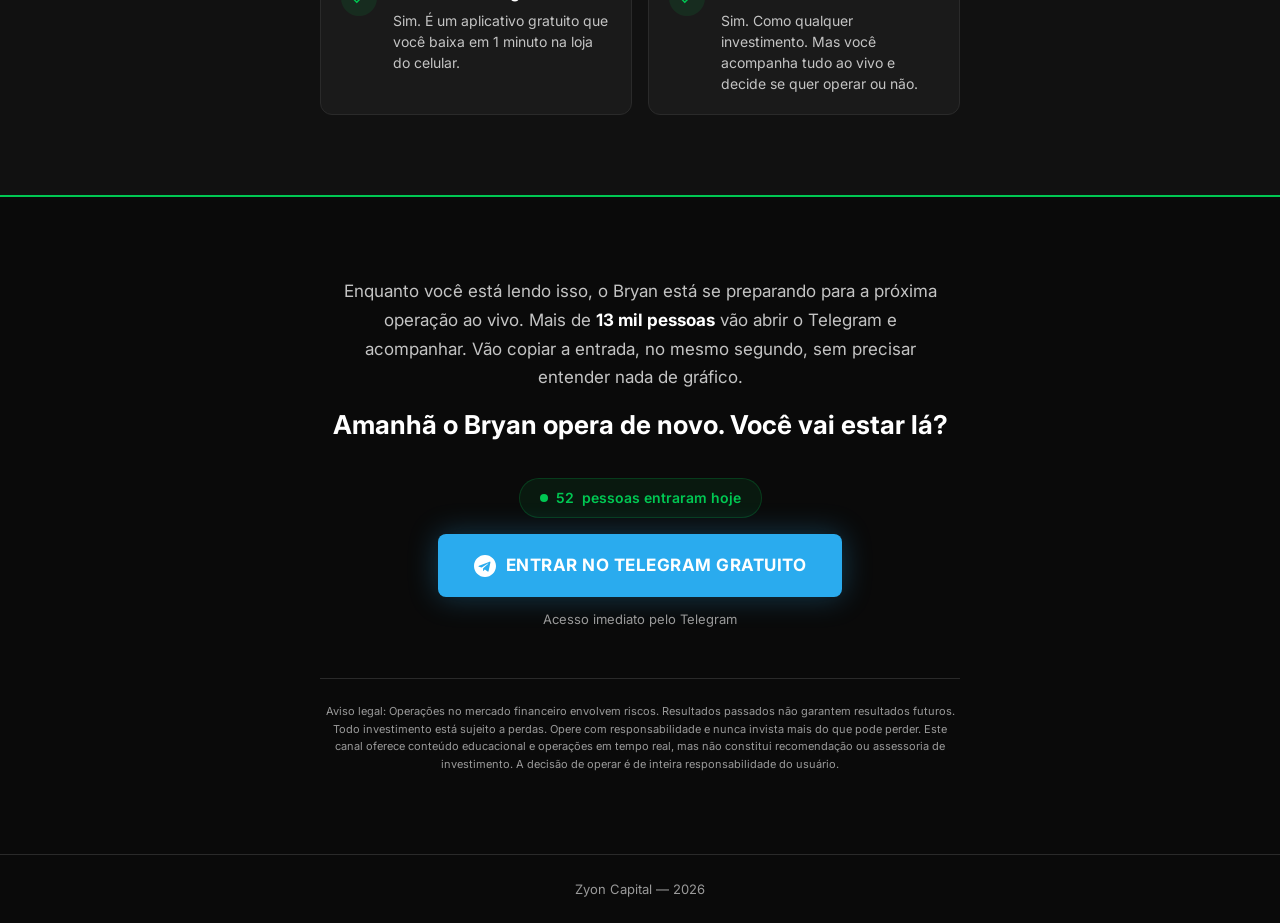
==== commit be3d9ef6: "v2: Copy reescrita, seções reorganizadas, fotos Bryan, tabela comparativa Mudanças de prioridade alt" ====
--- a/index.html
+++ b/index.html
@@ -3,8 +3,8 @@
 <head>
     <meta charset="UTF-8">
     <meta name="viewport" content="width=device-width, initial-scale=1.0">
-    <title>Método Espelho: Copie as Operações de um Trader Profissional ao Vivo | Zyon Capital</title>
-    <meta name="description" content="Mais de 13.000 pessoas já usam o Método Espelho para copiar as operações do Bryan em tempo real pelo Telegram. Acesso 100% gratuito. Entre agora.">
+    <title>Método Espelho: Copie Operações ao Vivo e Ganhe Dinheiro Extra pelo Celular | Zyon Capital</title>
+    <meta name="description" content="Mais de 13 mil pessoas copiam as operações do Bryan ao vivo pelo Telegram e ganham dinheiro extra sem entender nada de trading. 100% gratuito.">
     <meta name="robots" content="index, follow">
     <link rel="icon" href="images/logo.png" type="image/png">
 
@@ -12,6 +12,9 @@
     <link rel="preconnect" href="https://fonts.googleapis.com">
     <link rel="preconnect" href="https://fonts.gstatic.com" crossorigin>
     <link href="https://fonts.googleapis.com/css2?family=Inter:wght@400;500;600;700;800&display=swap" rel="stylesheet">
+
+    <!-- Preload hero image -->
+    <link rel="preload" as="image" href="images/bryan-hero.webp">
 
     <!-- CSS -->
     <link rel="stylesheet" href="css/style.css">
@@ -36,12 +39,15 @@
         <div class="container">
             <div class="hero-content">
                 <img src="images/logo.png" alt="Zyon Capital" class="hero-logo">
-                <span class="badge">ACESSO GRATUITO</span>
-                <h1>13.198 Pessoas Estão Lucrando no Mercado Financeiro <span class="highlight">Sem Entender Nada de Trading</span></h1>
-                <p class="hero-sub">Elas usam o <strong>Método Espelho</strong>: acompanham um trader profissional ao vivo pelo Telegram e copiam cada operação em tempo real. Sem estudo, sem curso, sem complicação.</p>
+                <span class="badge">100% GRATUITO</span>
+                <h1>Ganhe Dinheiro Extra <span class="highlight">Copiando</span> um Trader ao Vivo pelo Celular</h1>
+                <p class="hero-sub">Mais de <strong>13 mil pessoas</strong> acompanham o Bryan operando ao vivo no Telegram e copiam cada entrada no mesmo segundo. Sem precisar estudar, sem curso, sem complicação.</p>
+                <div class="hero-image-wrapper">
+                    <img src="images/bryan-hero.webp" alt="Bryan, trader ao vivo da Zyon Capital" class="hero-image" fetchpriority="high" onerror="this.parentElement.classList.add('hero-image-fallback')">
+                </div>
                 <a href="https://t.me/+fpu9RPK1HRk1Y2Vh" class="cta-button">
                     <svg viewBox="0 0 24 24"><path d="M12 0C5.373 0 0 5.373 0 12s5.373 12 12 12 12-5.373 12-12S18.627 0 12 0zm5.894 8.221l-1.97 9.28c-.145.658-.537.818-1.084.508l-3-2.21-1.446 1.394c-.14.18-.357.295-.6.295l.213-3.054 5.56-5.022c.24-.213-.054-.334-.373-.121l-6.869 4.326-2.96-.924c-.64-.203-.658-.64.135-.954l11.566-4.458c.538-.196 1.006.128.832.941z"/></svg>
-                    ENTRAR NO TELEGRAM GRATUITO
+                    ENTRAR AGORA NO TELEGRAM
                 </a>
                 <p class="cta-note">Você será redirecionado para o canal do Bryan no Telegram</p>
             </div>
@@ -54,11 +60,11 @@
             <div class="stats-grid">
                 <div class="stat-item">
                     <span class="stat-number" data-count="13198">0</span>
-                    <span class="stat-label">pessoas na comunidade</span>
+                    <span class="stat-label">pessoas no canal</span>
                 </div>
                 <div class="stat-item">
                     <span class="stat-number">AO VIVO</span>
-                    <span class="stat-label">todos os dias úteis</span>
+                    <span class="stat-label">de segunda a sexta</span>
                 </div>
                 <div class="stat-item">
                     <span class="stat-number">R$ 0</span>
@@ -68,18 +74,44 @@
         </div>
     </section>
 
-    <!-- ===== O PROBLEMA ===== -->
+    <!-- ===== QUEM É O BRYAN (movido para antes do método) ===== -->
+    <section class="about fade-in">
+        <div class="container">
+            <h2 class="section-title">Quem é o Bryan</h2>
+            <div class="about-content">
+                <div class="about-photo">
+                    <img src="images/bryan-bio.webp" alt="Bryan, 18 anos, trader ao vivo" loading="lazy" onerror="this.style.display='none'; this.parentElement.querySelector('.about-photo-placeholder').style.display='flex'">
+                    <div class="about-photo-placeholder" style="display:none">Foto do Bryan</div>
+                </div>
+                <div class="about-text">
+                    <p>Há pouco mais de um ano, o Bryan tinha 17 anos, morava com a mãe e não tinha um real no bolso.</p>
+                    <p>Começou com <strong>R$ 50</strong> emprestados. Sem faculdade, sem curso caro, sem ninguém pra ajudar. Só um celular e vontade de mudar de vida.</p>
+                    <p>Hoje, aos 18 anos, ele opera ao vivo todos os dias para mais de <strong>13 mil pessoas</strong> no Telegram. Não promete fórmula mágica. Mostra a tela, abre a operação e deixa o resultado falar.</p>
+                    <p>A diferença entre o Bryan e os "professores" que você vê por aí? <strong>Ele opera na sua frente. Tudo aberto. Tudo ao vivo.</strong> Quando acerta, você vê. Quando erra, você vê também.</p>
+                </div>
+            </div>
+            <div class="cta-container">
+                <a href="https://t.me/+fpu9RPK1HRk1Y2Vh" class="cta-button">
+                    <svg viewBox="0 0 24 24"><path d="M12 0C5.373 0 0 5.373 0 12s5.373 12 12 12 12-5.373 12-12S18.627 0 12 0zm5.894 8.221l-1.97 9.28c-.145.658-.537.818-1.084.508l-3-2.21-1.446 1.394c-.14.18-.357.295-.6.295l.213-3.054 5.56-5.022c.24-.213-.054-.334-.373-.121l-6.869 4.326-2.96-.924c-.64-.203-.658-.64.135-.954l11.566-4.458c.538-.196 1.006.128.832.941z"/></svg>
+                    QUERO ACOMPANHAR O BRYAN AO VIVO
+                </a>
+                <p class="cta-note">Canal gratuito no Telegram</p>
+            </div>
+        </div>
+    </section>
+
+    <!-- ===== A REALIDADE (substituiu "O Problema") ===== -->
     <section class="problem fade-in">
         <div class="container">
-            <h2 class="section-title">93% dos Traders Perdem Dinheiro.<br>Você Sabe Por Quê?</h2>
+            <h2 class="section-title">Isso Parece com a Sua Vida?</h2>
             <div class="problem-cards">
                 <div class="problem-card">
                     <div class="problem-card-icon">
-                        <svg viewBox="0 0 24 24"><path d="M3 17h18v2H3v-2zm0-7h18v2H3v-2zm0-7h18v2H3V3zm16.59 14.41L18.17 16 16 18.17l-2.17-2.17L12.41 17.41l2.17 2.17-2.17 2.17L13.83 23 16 20.83l2.17 2.17 1.42-1.41-2.17-2.18 2.17-2.17z"/></svg>
-                    </div>
-                    <div>
-                        <h3>Operam sem método</h3>
-                        <p>Entram no mercado financeiro sem estratégia, baseados em achismo. Cada operação é um tiro no escuro.</p>
+                        <svg viewBox="0 0 24 24"><path d="M11.8 10.9c-2.27-.59-3-1.2-3-2.15 0-1.09 1.01-1.85 2.7-1.85 1.78 0 2.44.85 2.5 2.1h2.21c-.07-1.72-1.12-3.3-3.21-3.81V3h-3v2.16c-1.94.42-3.5 1.68-3.5 3.61 0 2.31 1.91 3.46 4.7 4.13 2.5.6 3 1.48 3 2.41 0 .69-.49 1.79-2.7 1.79-2.06 0-2.87-.92-2.98-2.1h-2.2c.12 2.19 1.76 3.42 3.68 3.83V21h3v-2.15c1.95-.37 3.5-1.5 3.5-3.55 0-2.84-2.43-3.81-4.7-4.4z"/></svg>
+                    </div>
+                    <div>
+                        <h3>O salário não dá pra tudo</h3>
+                        <p>Você trabalha o mês inteiro e no final o dinheiro mal cobre as contas. Sobra pouco — ou não sobra nada.</p>
                     </div>
                 </div>
                 <div class="problem-card">
@@ -87,8 +119,8 @@
                         <svg viewBox="0 0 24 24"><path d="M11.99 2C6.47 2 2 6.48 2 12s4.47 10 9.99 10C17.52 22 22 17.52 22 12S17.52 2 11.99 2zM12 20c-4.42 0-8-3.58-8-8s3.58-8 8-8 8 3.58 8 8-3.58 8-8 8zm.5-13H11v6l5.25 3.15.75-1.23-4.5-2.67z"/></svg>
                     </div>
                     <div>
-                        <h3>Estudam sozinhos por meses</h3>
-                        <p>Assistem dezenas de vídeos, leem livros e fazem cursos caros. Quando vão operar de verdade, percebem que a teoria não preparou para o mercado real.</p>
+                        <h3>Trabalho demais, resultado de menos</h3>
+                        <p>Você rala de segunda a segunda, ganha pouco e não vê saída. Já pensou em fazer algo diferente, mas não sabe por onde começar.</p>
                     </div>
                 </div>
                 <div class="problem-card">
@@ -96,12 +128,12 @@
                         <svg viewBox="0 0 24 24"><path d="M12 2C6.48 2 2 6.48 2 12s4.48 10 10 10 10-4.48 10-10S17.52 2 12 2zm1 15h-2v-2h2v2zm0-4h-2V7h2v6z"/></svg>
                     </div>
                     <div>
-                        <h3>Seguem "sinais" de quem não mostra a tela</h3>
-                        <p>Copiam alertas de pessoas que nunca aparecem operando ao vivo. Quando o sinal dá errado, não tem ninguém para responder.</p>
-                    </div>
-                </div>
-            </div>
-            <p class="problem-transition">Os 7% que realmente lucram no mercado financeiro fazem algo diferente. Eles não tentam adivinhar. Eles não passam meses estudando. Eles acompanham alguém que já sabe o caminho — e copiam <strong>cada movimento, em tempo real</strong>.</p>
+                        <h3>Já tentou de tudo e nada deu certo</h3>
+                        <p>Renda extra, bico, revenda, aplicativo... você tentou, mas nada funcionou de verdade. E o pior: ninguém te ensina um caminho real.</p>
+                    </div>
+                </div>
+            </div>
+            <p class="problem-transition">E se existisse uma forma de ganhar dinheiro extra pelo celular, sem precisar estudar por meses, sem investir uma fortuna — só <strong>copiando o que alguém já faz ao vivo</strong>, na sua frente?</p>
         </div>
     </section>
 
@@ -109,27 +141,27 @@
     <section class="method fade-in">
         <div class="container">
             <h2 class="section-title">Como o <span class="highlight">Método Espelho</span> Funciona</h2>
-            <p class="section-subtitle">Três passos. Sem complicação. Pelo Telegram.</p>
+            <p class="section-subtitle">Três passos simples. Pelo celular. Pelo Telegram.</p>
             <div class="steps">
                 <div class="step">
                     <div class="step-number">01</div>
                     <div class="step-content">
                         <h3>Bryan abre a operação ao vivo</h3>
-                        <p>Todos os dias úteis, Bryan faz uma live no Telegram mostrando a tela dele em tempo real. Você vê o gráfico, a análise e o momento exato da entrada.</p>
+                        <p>De segunda a sexta, o Bryan faz uma live no Telegram mostrando a tela dele. Você vê tudo em tempo real — o gráfico, a análise e a hora exata da entrada.</p>
                     </div>
                 </div>
                 <div class="step">
                     <div class="step-number">02</div>
                     <div class="step-content">
-                        <h3>Você espelha a operação</h3>
-                        <p>Quando Bryan entra, você entra junto. Mesma direção, mesmo momento. Sem precisar analisar nada — só seguir o que está na sua tela.</p>
+                        <h3>Você copia a mesma operação</h3>
+                        <p>Quando o Bryan entra, você entra junto. Mesma direção, mesmo momento. Não precisa analisar nada — é só fazer igual ao que está na tela.</p>
                     </div>
                 </div>
                 <div class="step">
                     <div class="step-number">03</div>
                     <div class="step-content">
-                        <h3>O resultado aparece na hora</h3>
-                        <p>Operações de curto prazo com resultado em minutos. Você acompanha o resultado junto com mais de 13.000 pessoas na comunidade.</p>
+                        <h3>O resultado sai em minutos</h3>
+                        <p>São operações rápidas. Em poucos minutos você já vê o resultado — junto com mais de 13 mil pessoas que estão acompanhando ao vivo.</p>
                     </div>
                 </div>
             </div>
@@ -143,59 +175,54 @@
         </div>
     </section>
 
-    <!-- ===== QUEM É O BRYAN ===== -->
-    <section class="about fade-in">
-        <div class="container">
-            <h2 class="section-title">Quem Está do Outro Lado da Tela</h2>
-            <div class="about-content">
-                <div class="about-photo">
-                    <!-- Substituir por foto real do Bryan (estilo UGC, natural) -->
-                    <div class="about-photo-placeholder">Foto do Bryan</div>
-                    <!-- <img src="images/bryan.webp" alt="Bryan - Trader da Zyon Capital" loading="lazy"> -->
-                </div>
-                <div class="about-text">
-                    <p>Há pouco mais de um ano, Bryan tinha 17 anos, estava desempregado e pedia dinheiro para a mãe.</p>
-                    <p>Começou no mercado financeiro com <strong>R$ 50</strong>. Sem faculdade, sem curso caro, sem conexões. Só com um celular e disciplina para estudar o que importa.</p>
-                    <p>Hoje, aos 18 anos, opera todos os dias ao vivo para uma comunidade com mais de <strong>13.000 pessoas</strong>. Não promete fórmula mágica. Mostra a tela, abre a operação e deixa o resultado falar.</p>
-                    <p>A diferença entre o Bryan e a maioria dos "professores" de trading que você encontra por aí? Ele opera na sua frente. <strong>Tudo aberto. Tudo ao vivo.</strong> Se acerta, você vê. Se erra, você também vê.</p>
-                </div>
-            </div>
-        </div>
-    </section>
-
-    <!-- ===== O QUE ENCONTRA NO TELEGRAM ===== -->
-    <section class="telegram-features fade-in">
-        <div class="container">
-            <h2 class="section-title">O que Acontece Dentro do Canal</h2>
-            <div class="features-grid">
-                <div class="feature-card">
-                    <div class="feature-icon">
-                        <svg viewBox="0 0 24 24"><path d="M21 6h-7.59l3.29-3.29L16 2l-4 4-4-4-.71.71L10.59 6H3c-1.1 0-2 .89-2 2v12c0 1.1.9 2 2 2h18c1.1 0 2-.9 2-2V8c0-1.11-.9-2-2-2zm0 14H3V8h18v12zM9 10v8l7-4z"/></svg>
-                    </div>
-                    <h3>Operações ao vivo todos os dias</h3>
-                    <p>Bryan opera em tempo real nos dias úteis. Você acompanha a tela dele e replica as entradas quando quiser.</p>
-                </div>
-                <div class="feature-card">
-                    <div class="feature-icon">
-                        <svg viewBox="0 0 24 24"><path d="M12 2C6.49 2 2 6.49 2 12s4.49 10 10 10 10-4.49 10-10S17.51 2 12 2zm-1 14.5v-9l6 4.5-6 4.5z"/></svg>
-                    </div>
-                    <h3>Sinais com horário e direção</h3>
-                    <p>Cada operação vem com o ativo, a direção e o momento exato. Sem adivinhação.</p>
-                </div>
-                <div class="feature-card">
-                    <div class="feature-icon">
-                        <svg viewBox="0 0 24 24"><path d="M16 11c1.66 0 2.99-1.34 2.99-3S17.66 5 16 5c-1.66 0-3 1.34-3 3s1.34 3 3 3zm-8 0c1.66 0 2.99-1.34 2.99-3S9.66 5 8 5C6.34 5 5 6.34 5 8s1.34 3 3 3zm0 2c-2.33 0-7 1.17-7 3.5V19h14v-2.5c0-2.33-4.67-3.5-7-3.5zm8 0c-.29 0-.62.02-.97.05 1.16.84 1.97 1.97 1.97 3.45V19h6v-2.5c0-2.33-4.67-3.5-7-3.5z"/></svg>
-                    </div>
-                    <h3>Comunidade ativa com 13.000+ pessoas</h3>
-                    <p>Um grupo onde iniciantes e experientes trocam experiências, tiram dúvidas e acompanham resultados juntos.</p>
-                </div>
-                <div class="feature-card">
-                    <div class="feature-icon">
-                        <svg viewBox="0 0 24 24"><path d="M12 17c1.1 0 2-.9 2-2s-.9-2-2-2-2 .9-2 2 .9 2 2 2zm6-9h-1V6c0-2.76-2.24-5-5-5S7 3.24 7 6h1.9c0-1.71 1.39-3.1 3.1-3.1 1.71 0 3.1 1.39 3.1 3.1v2H6c-1.1 0-2 .9-2 2v10c0 1.1.9 2 2 2h12c1.1 0 2-.9 2-2V10c0-1.1-.9-2-2-2zm0 12H6V10h12v10z"/></svg>
-                    </div>
-                    <h3>Acesso 100% gratuito</h3>
-                    <p>Sem mensalidade, sem taxa de entrada, sem pegadinha. O canal é aberto para qualquer pessoa que queira começar.</p>
-                </div>
+    <!-- ===== SEÇÃO COMPARATIVA (nova) ===== -->
+    <section class="comparison fade-in">
+        <div class="container">
+            <h2 class="section-title">Por que o Método Espelho é Diferente</h2>
+            <p class="section-subtitle">Compare e entenda por que mais de 13 mil pessoas escolheram esse caminho.</p>
+            <div class="comparison-table-wrapper">
+                <table class="comparison-table">
+                    <thead>
+                        <tr>
+                            <th class="comparison-aspect"></th>
+                            <th class="comparison-others">Tentar Sozinho</th>
+                            <th class="comparison-others">Sala de Sinais</th>
+                            <th class="comparison-mirror">Método Espelho</th>
+                        </tr>
+                    </thead>
+                    <tbody>
+                        <tr>
+                            <td class="comparison-label">Você vê a operação?</td>
+                            <td class="comparison-no">Só você e o gráfico</td>
+                            <td class="comparison-no">Texto com atraso</td>
+                            <td class="comparison-yes">Tela ao vivo, mesmo segundo</td>
+                        </tr>
+                        <tr>
+                            <td class="comparison-label">Precisa estudar?</td>
+                            <td class="comparison-no">Meses de estudo</td>
+                            <td class="comparison-no">Precisa interpretar sinais</td>
+                            <td class="comparison-yes">Zero. Só copiar.</td>
+                        </tr>
+                        <tr>
+                            <td class="comparison-label">Transparência</td>
+                            <td class="comparison-no">Só você sabe se errou</td>
+                            <td class="comparison-no">Prints editáveis</td>
+                            <td class="comparison-yes">Câmera aberta, conta real</td>
+                        </tr>
+                        <tr>
+                            <td class="comparison-label">Frequência</td>
+                            <td class="comparison-no">Quando der vontade</td>
+                            <td class="comparison-no">1x por dia ou nenhuma</td>
+                            <td class="comparison-yes">Todo dia, de segunda a sexta</td>
+                        </tr>
+                        <tr>
+                            <td class="comparison-label">Custo</td>
+                            <td class="comparison-no">Cursos de R$ 500+</td>
+                            <td class="comparison-no">Mensalidade</td>
+                            <td class="comparison-yes">100% gratuito</td>
+                        </tr>
+                    </tbody>
+                </table>
             </div>
         </div>
     </section>
@@ -228,25 +255,77 @@
                 </div>
                 <!-- Formato: <div class="screenshot-card"><img src="images/screenshots/01.webp" alt="Depoimento da comunidade" loading="lazy"></div> -->
             </div>
+            <div class="cta-container">
+                <a href="https://t.me/+fpu9RPK1HRk1Y2Vh" class="cta-button">
+                    <svg viewBox="0 0 24 24"><path d="M12 0C5.373 0 0 5.373 0 12s5.373 12 12 12 12-5.373 12-12S18.627 0 12 0zm5.894 8.221l-1.97 9.28c-.145.658-.537.818-1.084.508l-3-2.21-1.446 1.394c-.14.18-.357.295-.6.295l.213-3.054 5.56-5.022c.24-.213-.054-.334-.373-.121l-6.869 4.326-2.96-.924c-.64-.203-.658-.64.135-.954l11.566-4.458c.538-.196 1.006.128.832.941z"/></svg>
+                    ENTRAR NO CANAL DO TELEGRAM
+                </a>
+                <p class="cta-note">Acesso imediato e gratuito</p>
+            </div>
+        </div>
+    </section>
+
+    <!-- ===== ANTI-OBJEÇÕES (nova) ===== -->
+    <section class="objections fade-in">
+        <div class="container">
+            <h2 class="section-title">Ainda Tem Dúvida?</h2>
+            <div class="objections-grid">
+                <div class="objection-item">
+                    <div class="objection-icon">
+                        <svg viewBox="0 0 24 24"><path d="M9 16.17L4.83 12l-1.42 1.41L9 19 21 7l-1.41-1.41z"/></svg>
+                    </div>
+                    <div>
+                        <p class="objection-question">Preciso entender de investimento?</p>
+                        <p class="objection-answer">Não. Você só copia o que o Bryan faz. Sem estudar nada.</p>
+                    </div>
+                </div>
+                <div class="objection-item">
+                    <div class="objection-icon">
+                        <svg viewBox="0 0 24 24"><path d="M9 16.17L4.83 12l-1.42 1.41L9 19 21 7l-1.41-1.41z"/></svg>
+                    </div>
+                    <div>
+                        <p class="objection-question">É de graça mesmo?</p>
+                        <p class="objection-answer">Sim. 100% gratuito. Sem mensalidade, sem taxa, sem pegadinha.</p>
+                    </div>
+                </div>
+                <div class="objection-item">
+                    <div class="objection-icon">
+                        <svg viewBox="0 0 24 24"><path d="M9 16.17L4.83 12l-1.42 1.41L9 19 21 7l-1.41-1.41z"/></svg>
+                    </div>
+                    <div>
+                        <p class="objection-question">Preciso do Telegram?</p>
+                        <p class="objection-answer">Sim. É um aplicativo gratuito que você baixa em 1 minuto na loja do celular.</p>
+                    </div>
+                </div>
+                <div class="objection-item">
+                    <div class="objection-icon">
+                        <svg viewBox="0 0 24 24"><path d="M9 16.17L4.83 12l-1.42 1.41L9 19 21 7l-1.41-1.41z"/></svg>
+                    </div>
+                    <div>
+                        <p class="objection-question">Tem risco?</p>
+                        <p class="objection-answer">Sim. Como qualquer investimento. Mas você acompanha tudo ao vivo e decide se quer operar ou não.</p>
+                    </div>
+                </div>
+            </div>
         </div>
     </section>
 
     <!-- ===== CTA FINAL ===== -->
     <section class="cta-final fade-in">
         <div class="container">
-            <p class="cta-final-text">Mais de 13.000 pessoas já acompanham o Bryan ao vivo todos os dias pelo Telegram. Sem pagar nada. Sem precisar entender de gráfico. Só espelhando as operações e vendo o resultado em tempo real.</p>
-            <p class="cta-final-highlight">Você pode ser a próxima pessoa nesse grupo.</p>
+            <p class="cta-final-text">Enquanto você está lendo isso, o Bryan está se preparando para a próxima operação ao vivo. Mais de <strong>13 mil pessoas</strong> vão abrir o Telegram e acompanhar. Vão copiar a entrada, no mesmo segundo, sem precisar entender nada de gráfico.</p>
+            <p class="cta-final-highlight">Amanhã o Bryan opera de novo. Você vai estar lá?</p>
             <div class="cta-container">
-                <a href="https://t.me/+fpu9RPK1HRk1Y2Vh" class="cta-button">
+                <p class="today-counter"><span class="today-counter-dot"></span> <span id="today-count">0</span> pessoas entraram hoje</p>
+                <a href="https://t.me/+fpu9RPK1HRk1Y2Vh" class="cta-button cta-button-large">
                     <svg viewBox="0 0 24 24"><path d="M12 0C5.373 0 0 5.373 0 12s5.373 12 12 12 12-5.373 12-12S18.627 0 12 0zm5.894 8.221l-1.97 9.28c-.145.658-.537.818-1.084.508l-3-2.21-1.446 1.394c-.14.18-.357.295-.6.295l.213-3.054 5.56-5.022c.24-.213-.054-.334-.373-.121l-6.869 4.326-2.96-.924c-.64-.203-.658-.64.135-.954l11.566-4.458c.538-.196 1.006.128.832.941z"/></svg>
                     ENTRAR NO TELEGRAM GRATUITO
                 </a>
-                <p class="today-counter"><span class="today-counter-dot"></span> <span id="today-count">0</span> pessoas entraram hoje</p>
                 <p class="cta-note">Acesso imediato pelo Telegram</p>
             </div>
 
             <div class="disclaimer">
-                Aviso legal: Operações no mercado financeiro envolvem riscos. Resultados passados não garantem resultados futuros. Todo investimento está sujeito a perdas. Opere com responsabilidade e nunca invista mais do que pode perder. Este canal oferece conteúdo educacional e operações em tempo real, mas não constitui recomendação de investimento. A decisão de operar é de inteira responsabilidade do usuário.
+                Aviso legal: Operações no mercado financeiro envolvem riscos. Resultados passados não garantem resultados futuros. Todo investimento está sujeito a perdas. Opere com responsabilidade e nunca invista mais do que pode perder. Este canal oferece conteúdo educacional e operações em tempo real, mas não constitui recomendação ou assessoria de investimento. A decisão de operar é de inteira responsabilidade do usuário.
             </div>
         </div>
     </section>
--- a/css/style.css
+++ b/css/style.css
@@ -134,7 +134,7 @@
 .hero-logo {
     height: 36px;
     width: auto;
-    margin-bottom: 32px;
+    margin: 0 auto 32px;
     opacity: 0.9;
 }
 
@@ -154,12 +154,42 @@
     font-size: 16px;
     color: var(--color-gray-light);
     line-height: 1.6;
-    margin-bottom: 32px;
+    margin-bottom: 24px;
     max-width: 540px;
 }
 
 .hero-sub strong {
     color: var(--color-white);
+}
+
+/* --- HERO IMAGE --- */
+.hero-image-wrapper {
+    width: 100%;
+    max-width: 320px;
+    margin: 0 auto 28px;
+    border-radius: var(--radius-lg);
+    overflow: hidden;
+    border: 2px solid var(--color-border);
+    background: var(--color-surface);
+    aspect-ratio: 3 / 4;
+}
+
+.hero-image-wrapper.hero-image-fallback {
+    display: flex;
+    align-items: center;
+    justify-content: center;
+    color: var(--color-gray);
+    font-size: 14px;
+}
+
+.hero-image-wrapper.hero-image-fallback::after {
+    content: 'Foto do Bryan';
+}
+
+.hero-image {
+    width: 100%;
+    height: 100%;
+    object-fit: cover;
 }
 
 /* --- CTA BUTTON --- */
@@ -203,12 +233,24 @@
     flex-shrink: 0;
 }
 
+.cta-button-large {
+    font-size: 17px;
+    padding: 18px 36px;
+    min-height: 58px;
+    max-width: 460px;
+}
+
 .cta-note {
     font-size: 13px;
     color: var(--color-gray);
     margin-top: 12px;
 }
 
+.cta-container {
+    text-align: center;
+    margin-top: 40px;
+}
+
 /* --- TODAY COUNTER --- */
 .today-counter {
     display: inline-flex;
@@ -217,7 +259,7 @@
     font-size: 14px;
     font-weight: 600;
     color: var(--color-green);
-    margin-top: 16px;
+    margin-bottom: 16px;
     padding: 8px 20px;
     background: rgba(0, 200, 83, 0.08);
     border: 1px solid rgba(0, 200, 83, 0.2);
@@ -273,10 +315,70 @@
 }
 
 /* ===================================
-   O PROBLEMA
+   QUEM É O BRYAN
+   =================================== */
+.about {
+    background: var(--color-bg);
+}
+
+.about-content {
+    display: flex;
+    flex-direction: column;
+    gap: 32px;
+    align-items: center;
+}
+
+.about-photo {
+    width: 220px;
+    height: 220px;
+    border-radius: var(--radius-lg);
+    overflow: hidden;
+    background: var(--color-surface);
+    border: 2px solid var(--color-border);
+    box-shadow: 0 0 40px rgba(0, 200, 83, 0.08);
+    flex-shrink: 0;
+}
+
+.about-photo img {
+    width: 100%;
+    height: 100%;
+    object-fit: cover;
+}
+
+.about-photo-placeholder {
+    width: 100%;
+    height: 100%;
+    display: flex;
+    align-items: center;
+    justify-content: center;
+    color: var(--color-gray);
+    font-size: 13px;
+}
+
+.about-text p {
+    font-size: 16px;
+    color: var(--color-gray-light);
+    line-height: 1.7;
+    margin-bottom: 16px;
+}
+
+.about-text p:last-child {
+    margin-bottom: 0;
+}
+
+.about-text strong {
+    color: var(--color-white);
+}
+
+.about .cta-container {
+    margin-top: 32px;
+}
+
+/* ===================================
+   A REALIDADE (O PROBLEMA)
    =================================== */
 .problem {
-    background: var(--color-bg);
+    background: var(--color-bg-alt);
 }
 
 .problem-cards {
@@ -343,7 +445,7 @@
    MÉTODO ESPELHO
    =================================== */
 .method {
-    background: var(--color-bg-alt);
+    background: var(--color-bg);
 }
 
 .method .section-title .highlight {
@@ -408,113 +510,90 @@
 }
 
 /* ===================================
-   QUEM É O BRYAN
-   =================================== */
-.about {
+   SEÇÃO COMPARATIVA (nova)
+   =================================== */
+.comparison {
+    background: var(--color-bg-alt);
+}
+
+.comparison-table-wrapper {
+    overflow-x: auto;
+    -webkit-overflow-scrolling: touch;
+    margin: 0 -20px;
+    padding: 0 20px;
+}
+
+.comparison-table {
+    width: 100%;
+    min-width: 580px;
+    border-collapse: separate;
+    border-spacing: 0;
+    font-size: 14px;
+}
+
+.comparison-table th,
+.comparison-table td {
+    padding: 14px 16px;
+    text-align: left;
+    border-bottom: 1px solid var(--color-border);
+    vertical-align: middle;
+}
+
+.comparison-table thead th {
+    background: var(--color-surface);
+    font-size: 13px;
+    font-weight: 700;
+    text-transform: uppercase;
+    letter-spacing: 0.5px;
+    color: var(--color-gray-light);
+    white-space: nowrap;
+}
+
+.comparison-table thead th:first-child {
+    border-radius: var(--radius-sm) 0 0 0;
+}
+
+.comparison-table thead th:last-child {
+    border-radius: 0 var(--radius-sm) 0 0;
+}
+
+.comparison-mirror {
+    background: rgba(0, 200, 83, 0.08) !important;
+    color: var(--color-green) !important;
+    border-left: 2px solid var(--color-green);
+}
+
+.comparison-table tbody td {
     background: var(--color-bg);
 }
 
-.about-content {
-    display: flex;
-    flex-direction: column;
-    gap: 32px;
-    align-items: center;
-}
-
-.about-photo {
-    width: 200px;
-    height: 200px;
-    border-radius: var(--radius-lg);
-    overflow: hidden;
-    background: var(--color-surface);
-    border: 2px solid var(--color-border);
-    box-shadow: 0 0 40px rgba(0, 200, 83, 0.08);
-    flex-shrink: 0;
-}
-
-.about-photo img {
-    width: 100%;
-    height: 100%;
-    object-fit: cover;
-}
-
-.about-photo-placeholder {
-    width: 100%;
-    height: 100%;
-    display: flex;
-    align-items: center;
-    justify-content: center;
+.comparison-label {
+    font-weight: 600;
+    color: var(--color-white);
+    white-space: nowrap;
+}
+
+.comparison-no {
     color: var(--color-gray);
-    font-size: 13px;
-}
-
-.about-text p {
-    font-size: 16px;
-    color: var(--color-gray-light);
-    line-height: 1.7;
-    margin-bottom: 16px;
-}
-
-.about-text p:last-child {
-    margin-bottom: 0;
-}
-
-.about-text strong {
-    color: var(--color-white);
-}
-
-/* ===================================
-   O QUE ENCONTRA NO TELEGRAM
-   =================================== */
-.telegram-features {
-    background: var(--color-bg-alt);
-}
-
-.features-grid {
-    display: grid;
-    grid-template-columns: 1fr;
-    gap: 16px;
-}
-
-.feature-card {
-    background: var(--color-surface);
-    border: 1px solid var(--color-border);
-    border-radius: var(--radius-md);
-    padding: 24px;
-    transition: var(--transition);
-}
-
-.feature-card:hover {
-    border-color: rgba(0, 200, 83, 0.4);
-}
-
-.feature-icon {
-    width: 44px;
-    height: 44px;
-    border-radius: 50%;
-    background: rgba(0, 200, 83, 0.1);
-    display: flex;
-    align-items: center;
-    justify-content: center;
-    margin-bottom: 16px;
-}
-
-.feature-icon svg {
-    width: 22px;
-    height: 22px;
-    fill: var(--color-green);
-}
-
-.feature-card h3 {
-    font-size: 16px;
+}
+
+.comparison-yes {
+    color: var(--color-green);
     font-weight: 600;
-    margin-bottom: 8px;
-}
-
-.feature-card p {
-    font-size: 14px;
-    color: var(--color-gray-light);
-    line-height: 1.5;
+    background: rgba(0, 200, 83, 0.04) !important;
+    border-left: 2px solid var(--color-green);
+}
+
+.comparison-table tbody tr:last-child td {
+    border-bottom: none;
+}
+
+.comparison-table tbody tr:last-child td:first-child {
+    border-radius: 0 0 0 var(--radius-sm);
+}
+
+.comparison-table tbody tr:last-child td:last-child {
+    border-radius: 0 0 var(--radius-sm) 0;
 }
 
 /* ===================================
@@ -553,11 +632,71 @@
     text-align: center;
 }
 
+.social-proof .cta-container {
+    margin-top: 40px;
+    text-align: center;
+}
+
+/* ===================================
+   ANTI-OBJEÇÕES (nova)
+   =================================== */
+.objections {
+    background: var(--color-bg-alt);
+}
+
+.objections-grid {
+    display: flex;
+    flex-direction: column;
+    gap: 16px;
+    max-width: 640px;
+    margin: 32px auto 0;
+}
+
+.objection-item {
+    display: flex;
+    gap: 16px;
+    align-items: flex-start;
+    padding: 20px;
+    background: var(--color-surface);
+    border: 1px solid var(--color-border);
+    border-radius: var(--radius-md);
+}
+
+.objection-icon {
+    width: 36px;
+    height: 36px;
+    min-width: 36px;
+    border-radius: 50%;
+    background: rgba(0, 200, 83, 0.1);
+    display: flex;
+    align-items: center;
+    justify-content: center;
+}
+
+.objection-icon svg {
+    width: 18px;
+    height: 18px;
+    fill: var(--color-green);
+}
+
+.objection-question {
+    font-size: 16px;
+    font-weight: 600;
+    color: var(--color-white);
+    margin-bottom: 4px;
+}
+
+.objection-answer {
+    font-size: 14px;
+    color: var(--color-gray-light);
+    line-height: 1.5;
+}
+
 /* ===================================
    CTA FINAL
    =================================== */
 .cta-final {
-    background: var(--color-bg-alt);
+    background: var(--color-bg);
     border-top: 2px solid var(--color-green);
     text-align: center;
 }
@@ -575,7 +714,7 @@
 }
 
 .cta-final-highlight {
-    font-size: 20px;
+    font-size: 22px;
     font-weight: 700;
     color: var(--color-white);
     margin-bottom: 32px;
@@ -585,6 +724,7 @@
     display: flex;
     flex-direction: column;
     align-items: center;
+    margin-top: 0;
 }
 
 /* --- DISCLAIMER --- */
@@ -642,11 +782,12 @@
         border-left: 1px solid var(--color-border);
     }
 
-    .features-grid {
+    .screenshots-grid {
         grid-template-columns: 1fr 1fr;
     }
 
-    .screenshots-grid {
+    .objections-grid {
+        display: grid;
         grid-template-columns: 1fr 1fr;
     }
 }
@@ -666,6 +807,10 @@
 
     .hero-sub {
         font-size: 18px;
+    }
+
+    .hero-image-wrapper {
+        max-width: 280px;
     }
 
     .section-title {
@@ -716,6 +861,19 @@
     .screenshots-grid {
         grid-template-columns: repeat(3, 1fr);
     }
+
+    .comparison-table-wrapper {
+        margin: 0;
+        padding: 0;
+    }
+
+    .comparison-table {
+        font-size: 15px;
+    }
+
+    .cta-final-highlight {
+        font-size: 26px;
+    }
 }
 
 /* ===================================
@@ -734,12 +892,25 @@
         width: auto;
     }
 
+    .cta-button-large {
+        width: auto;
+    }
+
     .section-title {
         font-size: 36px;
     }
 
     .stat-number {
         font-size: 36px;
+    }
+
+    .comparison-table {
+        font-size: 16px;
+    }
+
+    .comparison-table th,
+    .comparison-table td {
+        padding: 16px 20px;
     }
 }
 
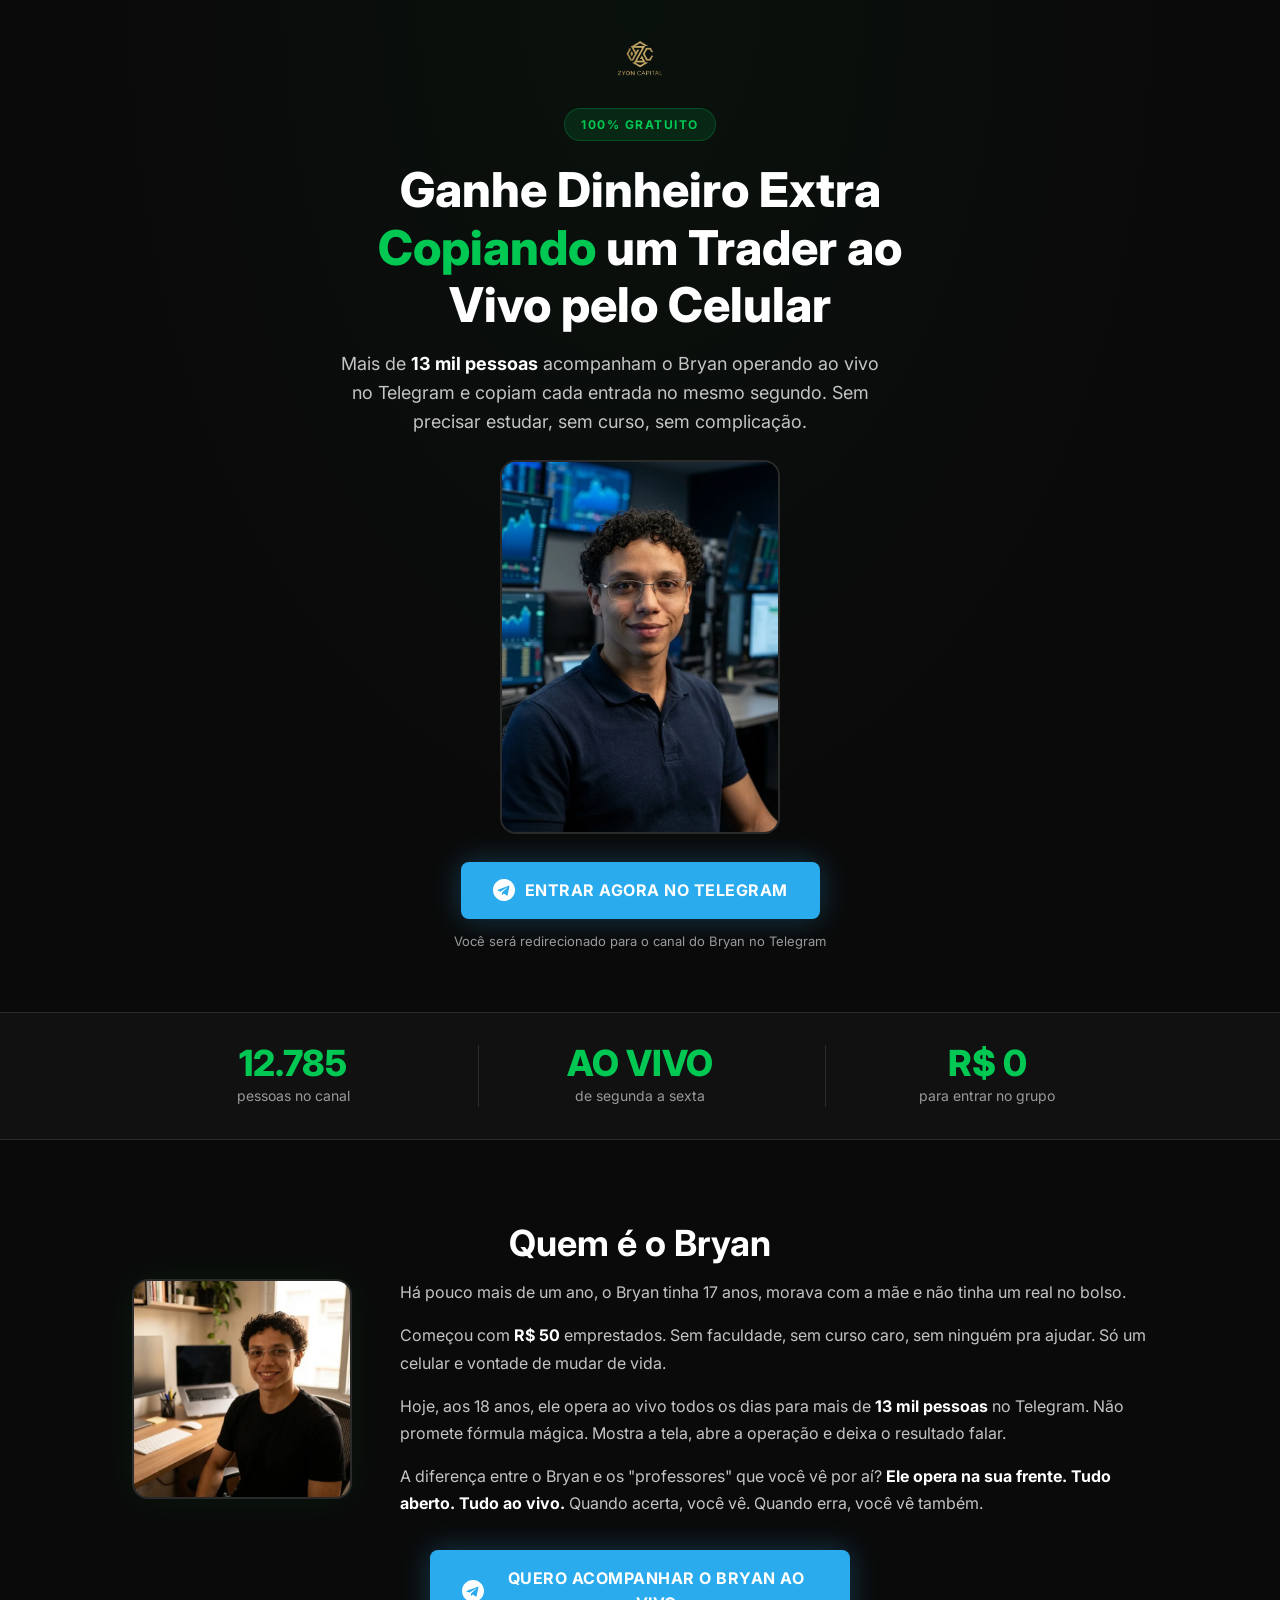
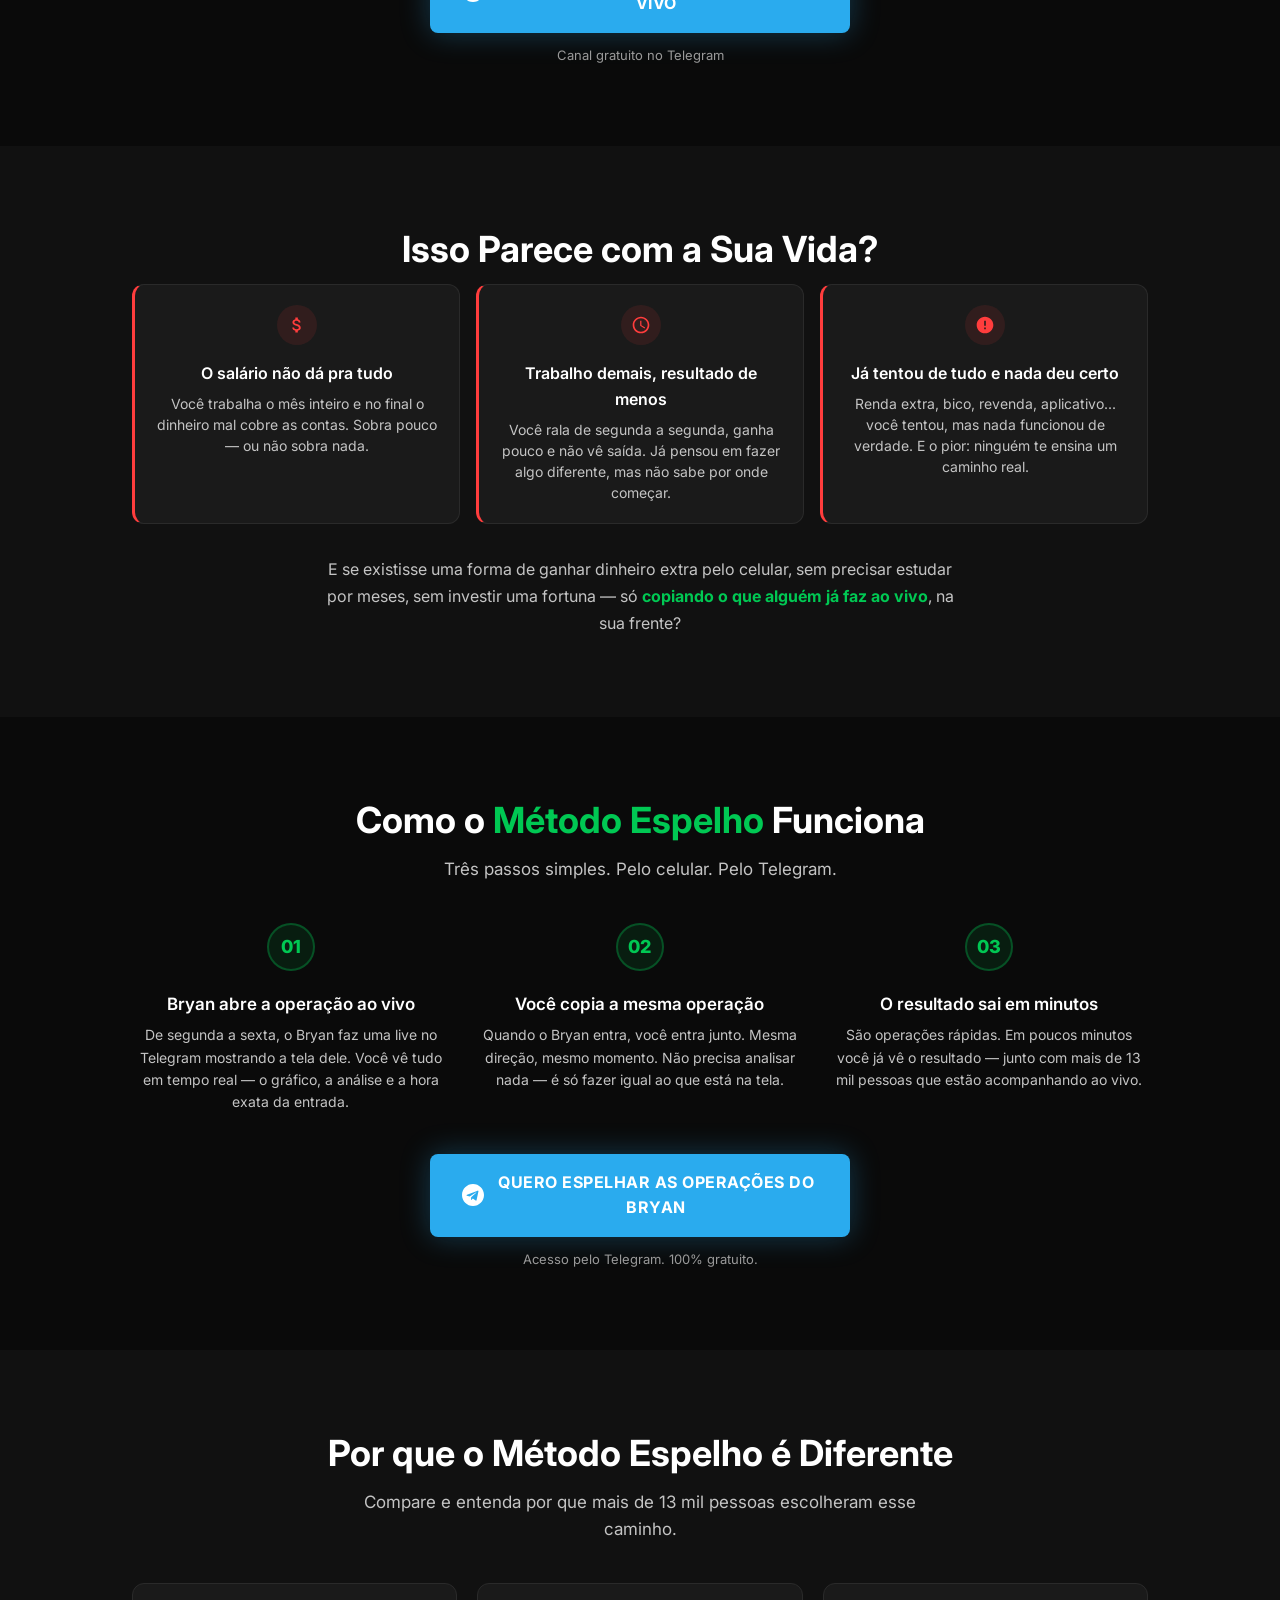
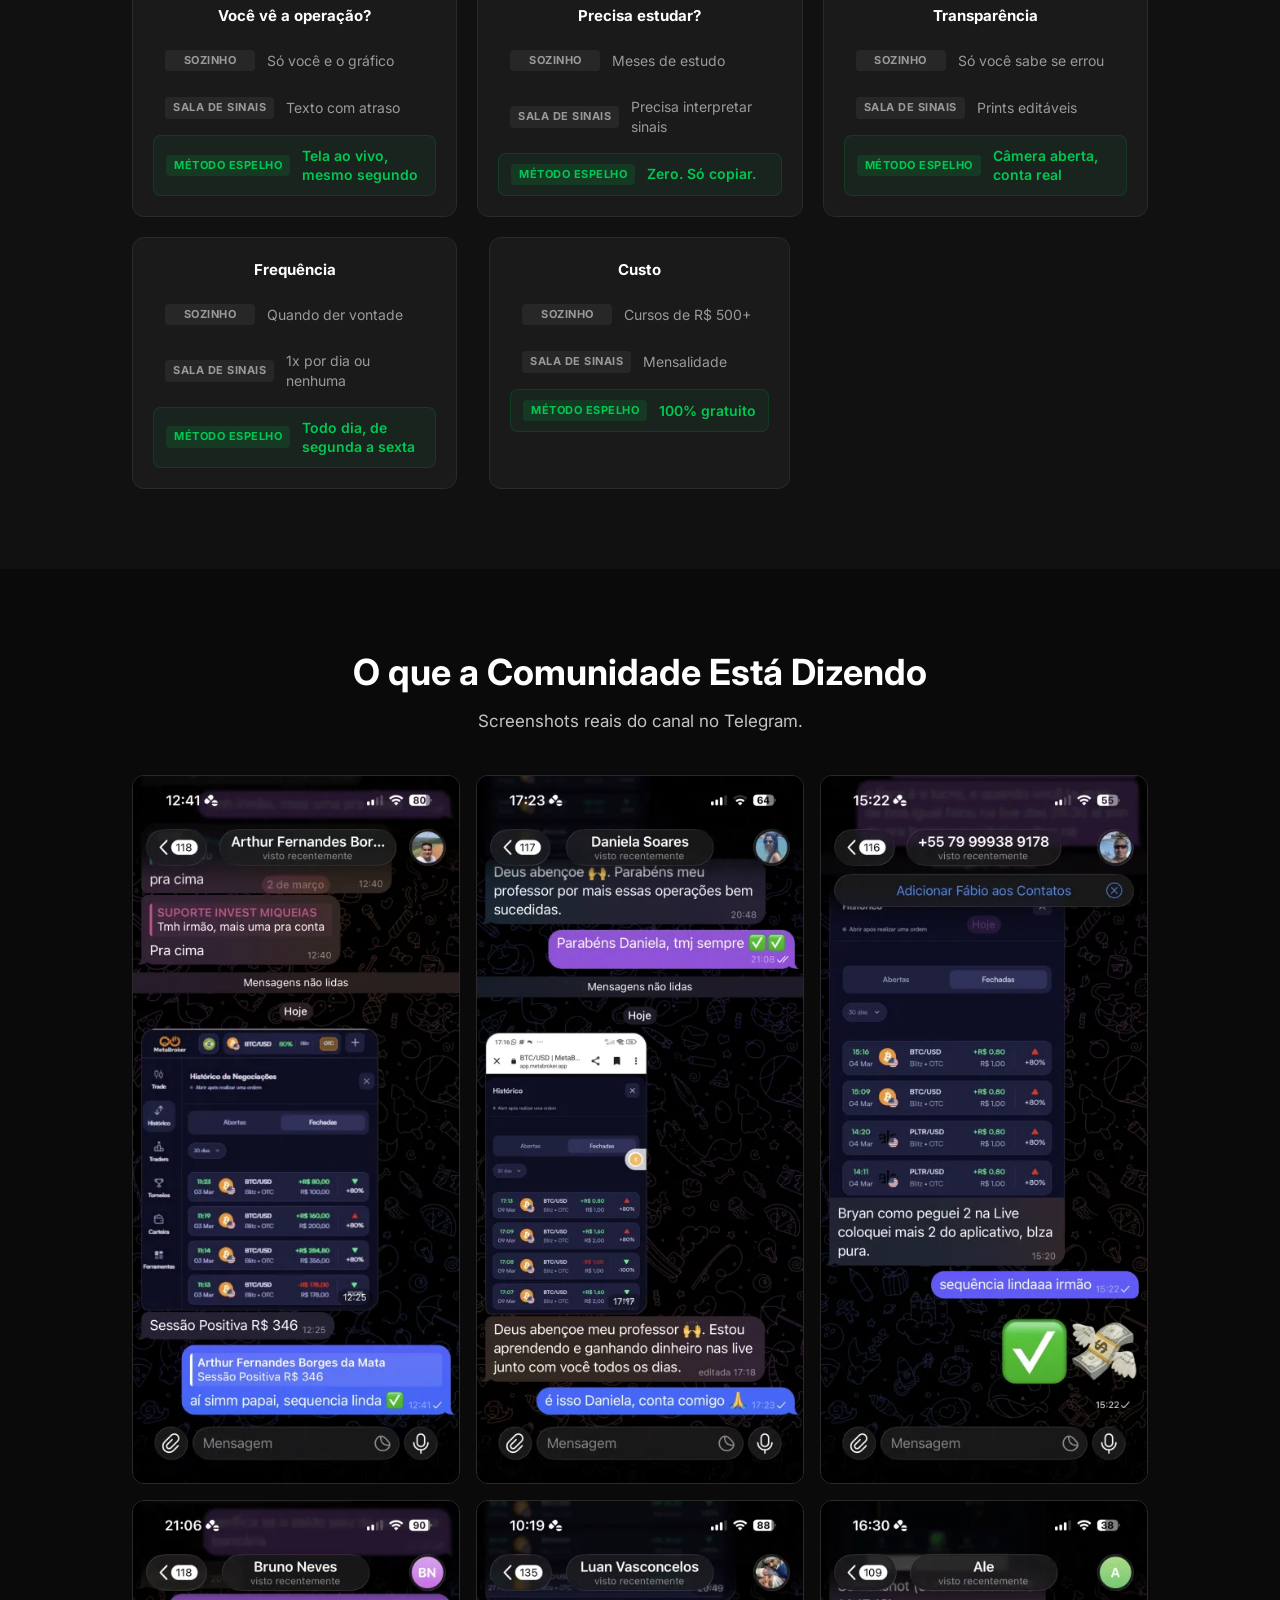
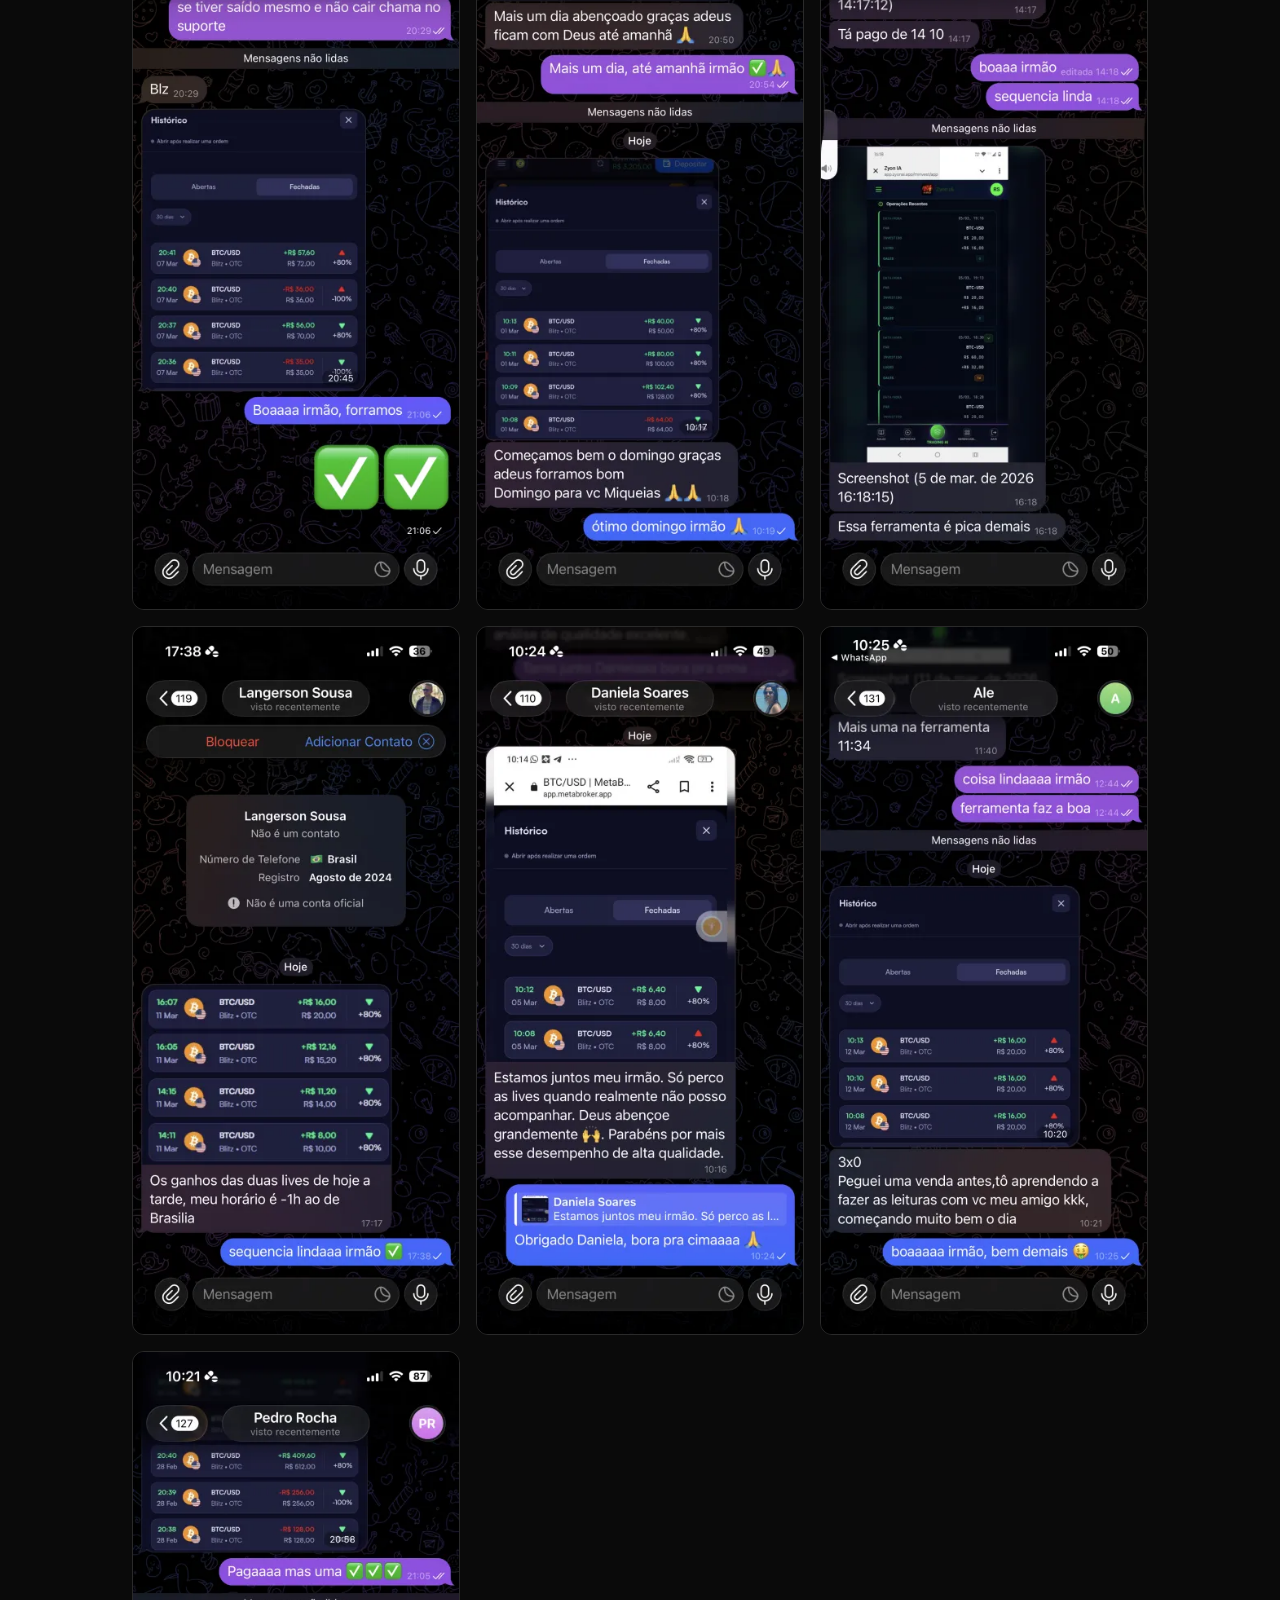
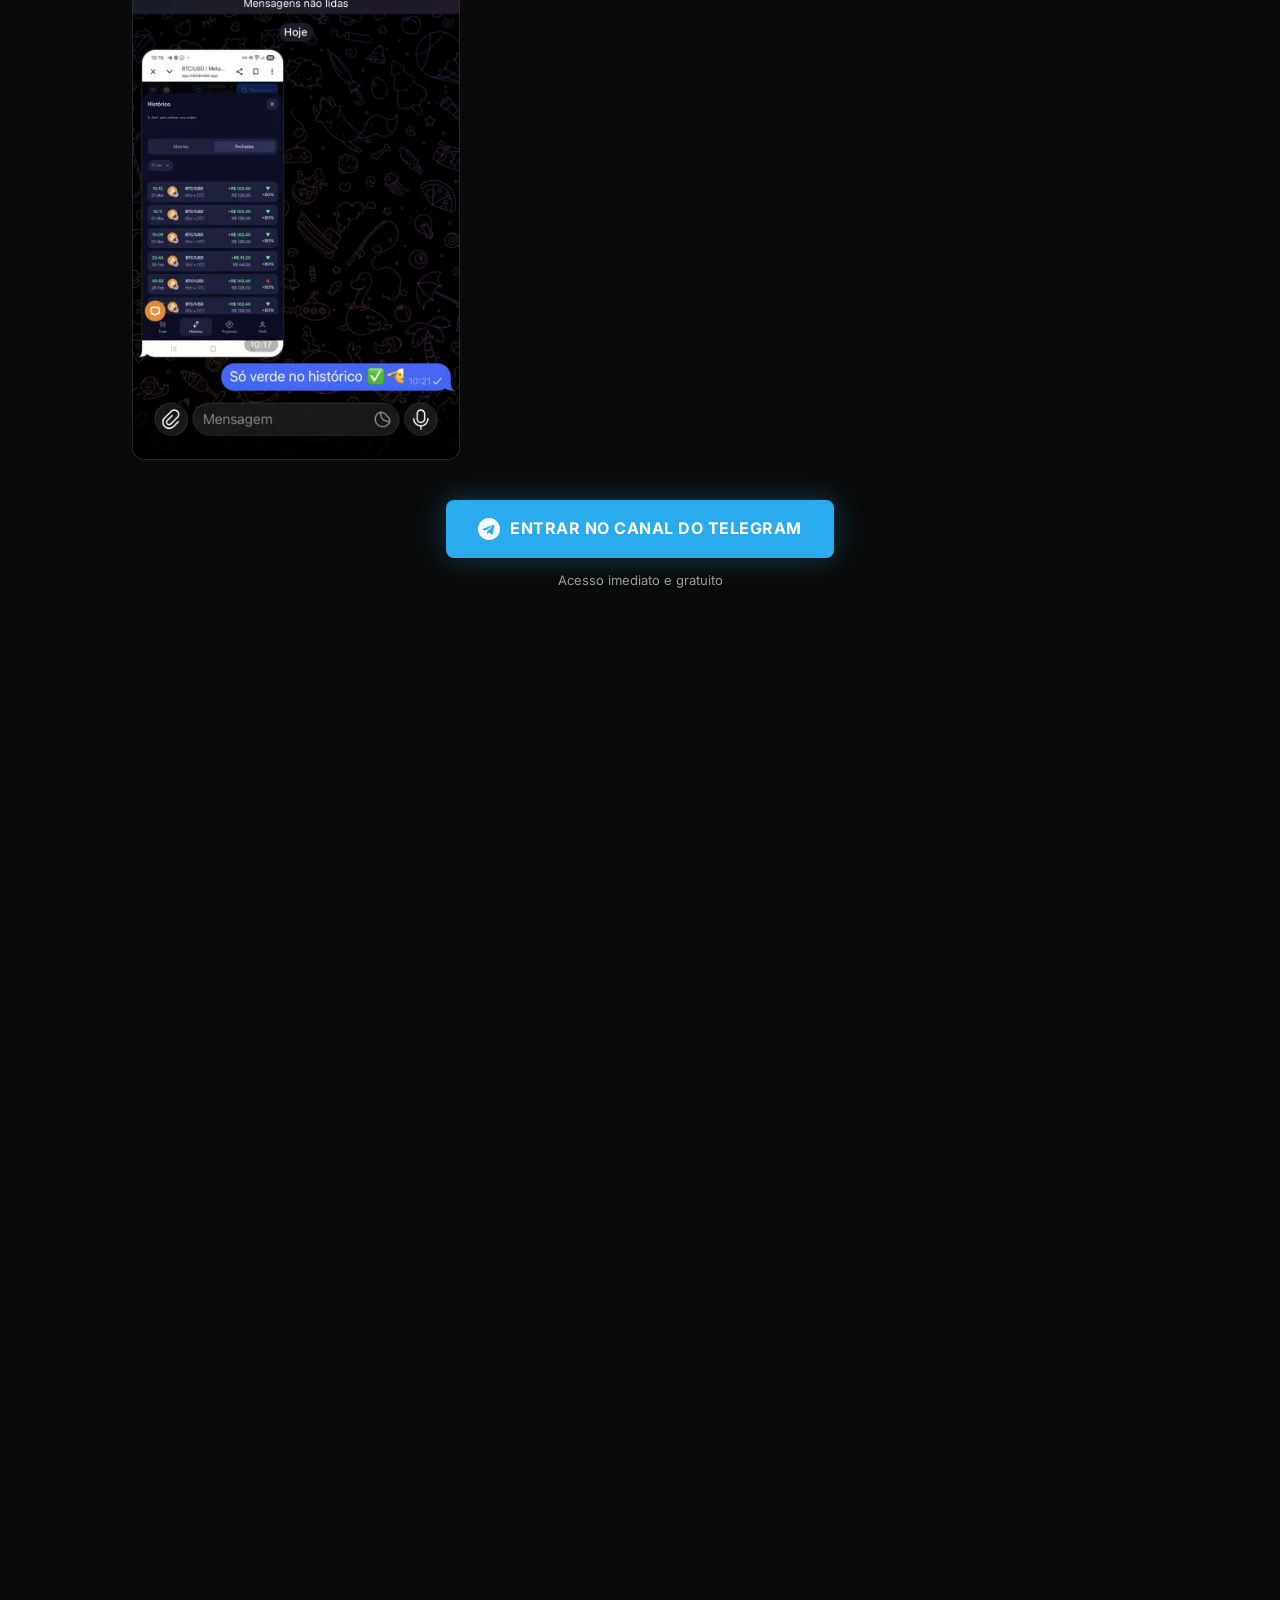
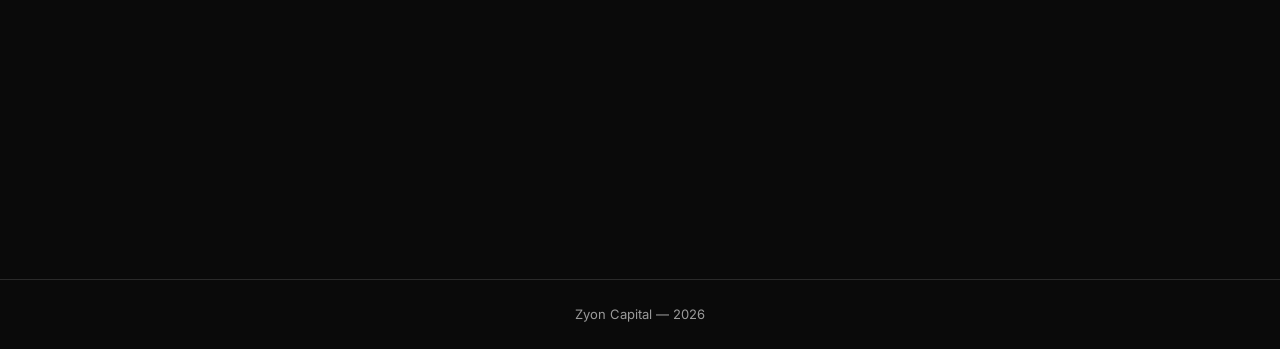
==== commit 87f06157: "v3: Fotos Bryan reais, depoimentos, tabela mobile-friendly - Fotos Bryan geradas via Gemini com foto" ====
--- a/index.html
+++ b/index.html
@@ -175,54 +175,87 @@
         </div>
     </section>
 
-    <!-- ===== SEÇÃO COMPARATIVA (nova) ===== -->
+    <!-- ===== SEÇÃO COMPARATIVA ===== -->
     <section class="comparison fade-in">
         <div class="container">
             <h2 class="section-title">Por que o Método Espelho é Diferente</h2>
             <p class="section-subtitle">Compare e entenda por que mais de 13 mil pessoas escolheram esse caminho.</p>
-            <div class="comparison-table-wrapper">
-                <table class="comparison-table">
-                    <thead>
-                        <tr>
-                            <th class="comparison-aspect"></th>
-                            <th class="comparison-others">Tentar Sozinho</th>
-                            <th class="comparison-others">Sala de Sinais</th>
-                            <th class="comparison-mirror">Método Espelho</th>
-                        </tr>
-                    </thead>
-                    <tbody>
-                        <tr>
-                            <td class="comparison-label">Você vê a operação?</td>
-                            <td class="comparison-no">Só você e o gráfico</td>
-                            <td class="comparison-no">Texto com atraso</td>
-                            <td class="comparison-yes">Tela ao vivo, mesmo segundo</td>
-                        </tr>
-                        <tr>
-                            <td class="comparison-label">Precisa estudar?</td>
-                            <td class="comparison-no">Meses de estudo</td>
-                            <td class="comparison-no">Precisa interpretar sinais</td>
-                            <td class="comparison-yes">Zero. Só copiar.</td>
-                        </tr>
-                        <tr>
-                            <td class="comparison-label">Transparência</td>
-                            <td class="comparison-no">Só você sabe se errou</td>
-                            <td class="comparison-no">Prints editáveis</td>
-                            <td class="comparison-yes">Câmera aberta, conta real</td>
-                        </tr>
-                        <tr>
-                            <td class="comparison-label">Frequência</td>
-                            <td class="comparison-no">Quando der vontade</td>
-                            <td class="comparison-no">1x por dia ou nenhuma</td>
-                            <td class="comparison-yes">Todo dia, de segunda a sexta</td>
-                        </tr>
-                        <tr>
-                            <td class="comparison-label">Custo</td>
-                            <td class="comparison-no">Cursos de R$ 500+</td>
-                            <td class="comparison-no">Mensalidade</td>
-                            <td class="comparison-yes">100% gratuito</td>
-                        </tr>
-                    </tbody>
-                </table>
+            <div class="comparison-cards">
+                <div class="comparison-card">
+                    <h3 class="comparison-card-title">Você vê a operação?</h3>
+                    <div class="comparison-option comparison-bad">
+                        <span class="comparison-tag">Sozinho</span>
+                        <span>Só você e o gráfico</span>
+                    </div>
+                    <div class="comparison-option comparison-bad">
+                        <span class="comparison-tag">Sala de Sinais</span>
+                        <span>Texto com atraso</span>
+                    </div>
+                    <div class="comparison-option comparison-good">
+                        <span class="comparison-tag comparison-tag-green">Método Espelho</span>
+                        <span>Tela ao vivo, mesmo segundo</span>
+                    </div>
+                </div>
+                <div class="comparison-card">
+                    <h3 class="comparison-card-title">Precisa estudar?</h3>
+                    <div class="comparison-option comparison-bad">
+                        <span class="comparison-tag">Sozinho</span>
+                        <span>Meses de estudo</span>
+                    </div>
+                    <div class="comparison-option comparison-bad">
+                        <span class="comparison-tag">Sala de Sinais</span>
+                        <span>Precisa interpretar sinais</span>
+                    </div>
+                    <div class="comparison-option comparison-good">
+                        <span class="comparison-tag comparison-tag-green">Método Espelho</span>
+                        <span>Zero. Só copiar.</span>
+                    </div>
+                </div>
+                <div class="comparison-card">
+                    <h3 class="comparison-card-title">Transparência</h3>
+                    <div class="comparison-option comparison-bad">
+                        <span class="comparison-tag">Sozinho</span>
+                        <span>Só você sabe se errou</span>
+                    </div>
+                    <div class="comparison-option comparison-bad">
+                        <span class="comparison-tag">Sala de Sinais</span>
+                        <span>Prints editáveis</span>
+                    </div>
+                    <div class="comparison-option comparison-good">
+                        <span class="comparison-tag comparison-tag-green">Método Espelho</span>
+                        <span>Câmera aberta, conta real</span>
+                    </div>
+                </div>
+                <div class="comparison-card">
+                    <h3 class="comparison-card-title">Frequência</h3>
+                    <div class="comparison-option comparison-bad">
+                        <span class="comparison-tag">Sozinho</span>
+                        <span>Quando der vontade</span>
+                    </div>
+                    <div class="comparison-option comparison-bad">
+                        <span class="comparison-tag">Sala de Sinais</span>
+                        <span>1x por dia ou nenhuma</span>
+                    </div>
+                    <div class="comparison-option comparison-good">
+                        <span class="comparison-tag comparison-tag-green">Método Espelho</span>
+                        <span>Todo dia, de segunda a sexta</span>
+                    </div>
+                </div>
+                <div class="comparison-card">
+                    <h3 class="comparison-card-title">Custo</h3>
+                    <div class="comparison-option comparison-bad">
+                        <span class="comparison-tag">Sozinho</span>
+                        <span>Cursos de R$ 500+</span>
+                    </div>
+                    <div class="comparison-option comparison-bad">
+                        <span class="comparison-tag">Sala de Sinais</span>
+                        <span>Mensalidade</span>
+                    </div>
+                    <div class="comparison-option comparison-good">
+                        <span class="comparison-tag comparison-tag-green">Método Espelho</span>
+                        <span>100% gratuito</span>
+                    </div>
+                </div>
             </div>
         </div>
     </section>
@@ -233,27 +266,36 @@
             <h2 class="section-title">O que a Comunidade Está Dizendo</h2>
             <p class="section-subtitle">Screenshots reais do canal no Telegram.</p>
             <div class="screenshots-grid">
-                <!-- Substituir pelos screenshots reais do Telegram do Bryan -->
-                <!-- Censurar nomes e fotos de membros. Mínimo 6 screenshots. -->
-                <div class="screenshot-card">
-                    <div class="screenshot-placeholder">Screenshot 1 — Adicionar print real do Telegram</div>
-                </div>
-                <div class="screenshot-card">
-                    <div class="screenshot-placeholder">Screenshot 2 — Adicionar print real do Telegram</div>
-                </div>
-                <div class="screenshot-card">
-                    <div class="screenshot-placeholder">Screenshot 3 — Adicionar print real do Telegram</div>
-                </div>
-                <div class="screenshot-card">
-                    <div class="screenshot-placeholder">Screenshot 4 — Adicionar print real do Telegram</div>
-                </div>
-                <div class="screenshot-card">
-                    <div class="screenshot-placeholder">Screenshot 5 — Adicionar print real do Telegram</div>
-                </div>
-                <div class="screenshot-card">
-                    <div class="screenshot-placeholder">Screenshot 6 — Adicionar print real do Telegram</div>
-                </div>
-                <!-- Formato: <div class="screenshot-card"><img src="images/screenshots/01.webp" alt="Depoimento da comunidade" loading="lazy"></div> -->
+                <div class="screenshot-card">
+                    <img src="images/depoimentos/01-arthur-sessao-r346.webp" alt="Depoimento: sessão positiva de R$346" loading="lazy">
+                </div>
+                <div class="screenshot-card">
+                    <img src="images/depoimentos/02-daniela-ganhando-todos-dias.webp" alt="Depoimento: ganhando dinheiro nas lives todos os dias" loading="lazy">
+                </div>
+                <div class="screenshot-card">
+                    <img src="images/depoimentos/03-fabio-2-live-2-app.webp" alt="Depoimento: pegou 2 na live e mais 2 no app" loading="lazy">
+                </div>
+                <div class="screenshot-card">
+                    <img src="images/depoimentos/04-bruno-r57-r56-forramos.webp" alt="Depoimento: lucro de R$57 e R$56" loading="lazy">
+                </div>
+                <div class="screenshot-card">
+                    <img src="images/depoimentos/05-luan-r40-r80-r102.webp" alt="Depoimento: lucros de R$40, R$80 e R$102" loading="lazy">
+                </div>
+                <div class="screenshot-card">
+                    <img src="images/depoimentos/06-ale-zyon-ia-ferramenta.webp" alt="Depoimento: ferramenta Zyon IA" loading="lazy">
+                </div>
+                <div class="screenshot-card">
+                    <img src="images/depoimentos/07-langerson-ganhos-duas-lives.webp" alt="Depoimento: ganhos das duas lives da tarde" loading="lazy">
+                </div>
+                <div class="screenshot-card">
+                    <img src="images/depoimentos/08-daniela-desempenho-qualidade.webp" alt="Depoimento: desempenho de alta qualidade" loading="lazy">
+                </div>
+                <div class="screenshot-card">
+                    <img src="images/depoimentos/09-ale-3x0-aprendendo.webp" alt="Depoimento: 3x0 aprendendo a fazer leituras" loading="lazy">
+                </div>
+                <div class="screenshot-card">
+                    <img src="images/depoimentos/10-pedro-so-verde-historico.webp" alt="Depoimento: só verde no histórico" loading="lazy">
+                </div>
             </div>
             <div class="cta-container">
                 <a href="https://t.me/+fpu9RPK1HRk1Y2Vh" class="cta-button">
--- a/css/style.css
+++ b/css/style.css
@@ -510,90 +510,76 @@
 }
 
 /* ===================================
-   SEÇÃO COMPARATIVA (nova)
+   SEÇÃO COMPARATIVA
    =================================== */
 .comparison {
     background: var(--color-bg-alt);
 }
 
-.comparison-table-wrapper {
-    overflow-x: auto;
-    -webkit-overflow-scrolling: touch;
-    margin: 0 -20px;
-    padding: 0 20px;
-}
-
-.comparison-table {
-    width: 100%;
-    min-width: 580px;
-    border-collapse: separate;
-    border-spacing: 0;
+.comparison-cards {
+    display: flex;
+    flex-direction: column;
+    gap: 16px;
+}
+
+.comparison-card {
+    background: var(--color-surface);
+    border: 1px solid var(--color-border);
+    border-radius: var(--radius-md);
+    padding: 20px;
+}
+
+.comparison-card-title {
+    font-size: 15px;
+    font-weight: 700;
+    color: var(--color-white);
+    margin-bottom: 12px;
+    text-align: center;
+}
+
+.comparison-option {
+    display: flex;
+    align-items: center;
+    gap: 12px;
+    padding: 10px 12px;
+    border-radius: var(--radius-sm);
     font-size: 14px;
-}
-
-.comparison-table th,
-.comparison-table td {
-    padding: 14px 16px;
-    text-align: left;
-    border-bottom: 1px solid var(--color-border);
-    vertical-align: middle;
-}
-
-.comparison-table thead th {
-    background: var(--color-surface);
-    font-size: 13px;
+    line-height: 1.4;
+}
+
+.comparison-option + .comparison-option {
+    margin-top: 6px;
+}
+
+.comparison-bad {
+    color: var(--color-gray);
+}
+
+.comparison-good {
+    color: var(--color-green);
+    font-weight: 600;
+    background: rgba(0, 200, 83, 0.06);
+    border: 1px solid rgba(0, 200, 83, 0.15);
+}
+
+.comparison-tag {
+    font-size: 11px;
     font-weight: 700;
     text-transform: uppercase;
     letter-spacing: 0.5px;
-    color: var(--color-gray-light);
+    padding: 3px 8px;
+    border-radius: 4px;
+    background: rgba(255, 255, 255, 0.06);
+    color: var(--color-gray);
     white-space: nowrap;
-}
-
-.comparison-table thead th:first-child {
-    border-radius: var(--radius-sm) 0 0 0;
-}
-
-.comparison-table thead th:last-child {
-    border-radius: 0 var(--radius-sm) 0 0;
-}
-
-.comparison-mirror {
-    background: rgba(0, 200, 83, 0.08) !important;
-    color: var(--color-green) !important;
-    border-left: 2px solid var(--color-green);
-}
-
-.comparison-table tbody td {
-    background: var(--color-bg);
-}
-
-.comparison-label {
-    font-weight: 600;
-    color: var(--color-white);
-    white-space: nowrap;
-}
-
-.comparison-no {
-    color: var(--color-gray);
-}
-
-.comparison-yes {
+    min-width: 90px;
+    text-align: center;
+    flex-shrink: 0;
+}
+
+.comparison-tag-green {
+    background: rgba(0, 200, 83, 0.12);
     color: var(--color-green);
-    font-weight: 600;
-    background: rgba(0, 200, 83, 0.04) !important;
-    border-left: 2px solid var(--color-green);
-}
-
-.comparison-table tbody tr:last-child td {
-    border-bottom: none;
-}
-
-.comparison-table tbody tr:last-child td:first-child {
-    border-radius: 0 0 0 var(--radius-sm);
-}
-
-.comparison-table tbody tr:last-child td:last-child {
-    border-radius: 0 0 var(--radius-sm) 0;
 }
 
 /* ===================================
@@ -862,13 +848,16 @@
         grid-template-columns: repeat(3, 1fr);
     }
 
-    .comparison-table-wrapper {
-        margin: 0;
-        padding: 0;
-    }
-
-    .comparison-table {
-        font-size: 15px;
+    .comparison-cards {
+        display: grid;
+        grid-template-columns: 1fr 1fr;
+        gap: 20px;
+    }
+
+    .comparison-card:last-child {
+        grid-column: 1 / -1;
+        max-width: 50%;
+        justify-self: center;
     }
 
     .cta-final-highlight {
@@ -904,13 +893,17 @@
         font-size: 36px;
     }
 
-    .comparison-table {
-        font-size: 16px;
-    }
-
-    .comparison-table th,
-    .comparison-table td {
-        padding: 16px 20px;
+    .comparison-cards {
+        grid-template-columns: repeat(3, 1fr);
+    }
+
+    .comparison-card:nth-child(4) {
+        grid-column: auto;
+    }
+
+    .comparison-card:last-child {
+        grid-column: auto;
+        max-width: none;
     }
 }
 
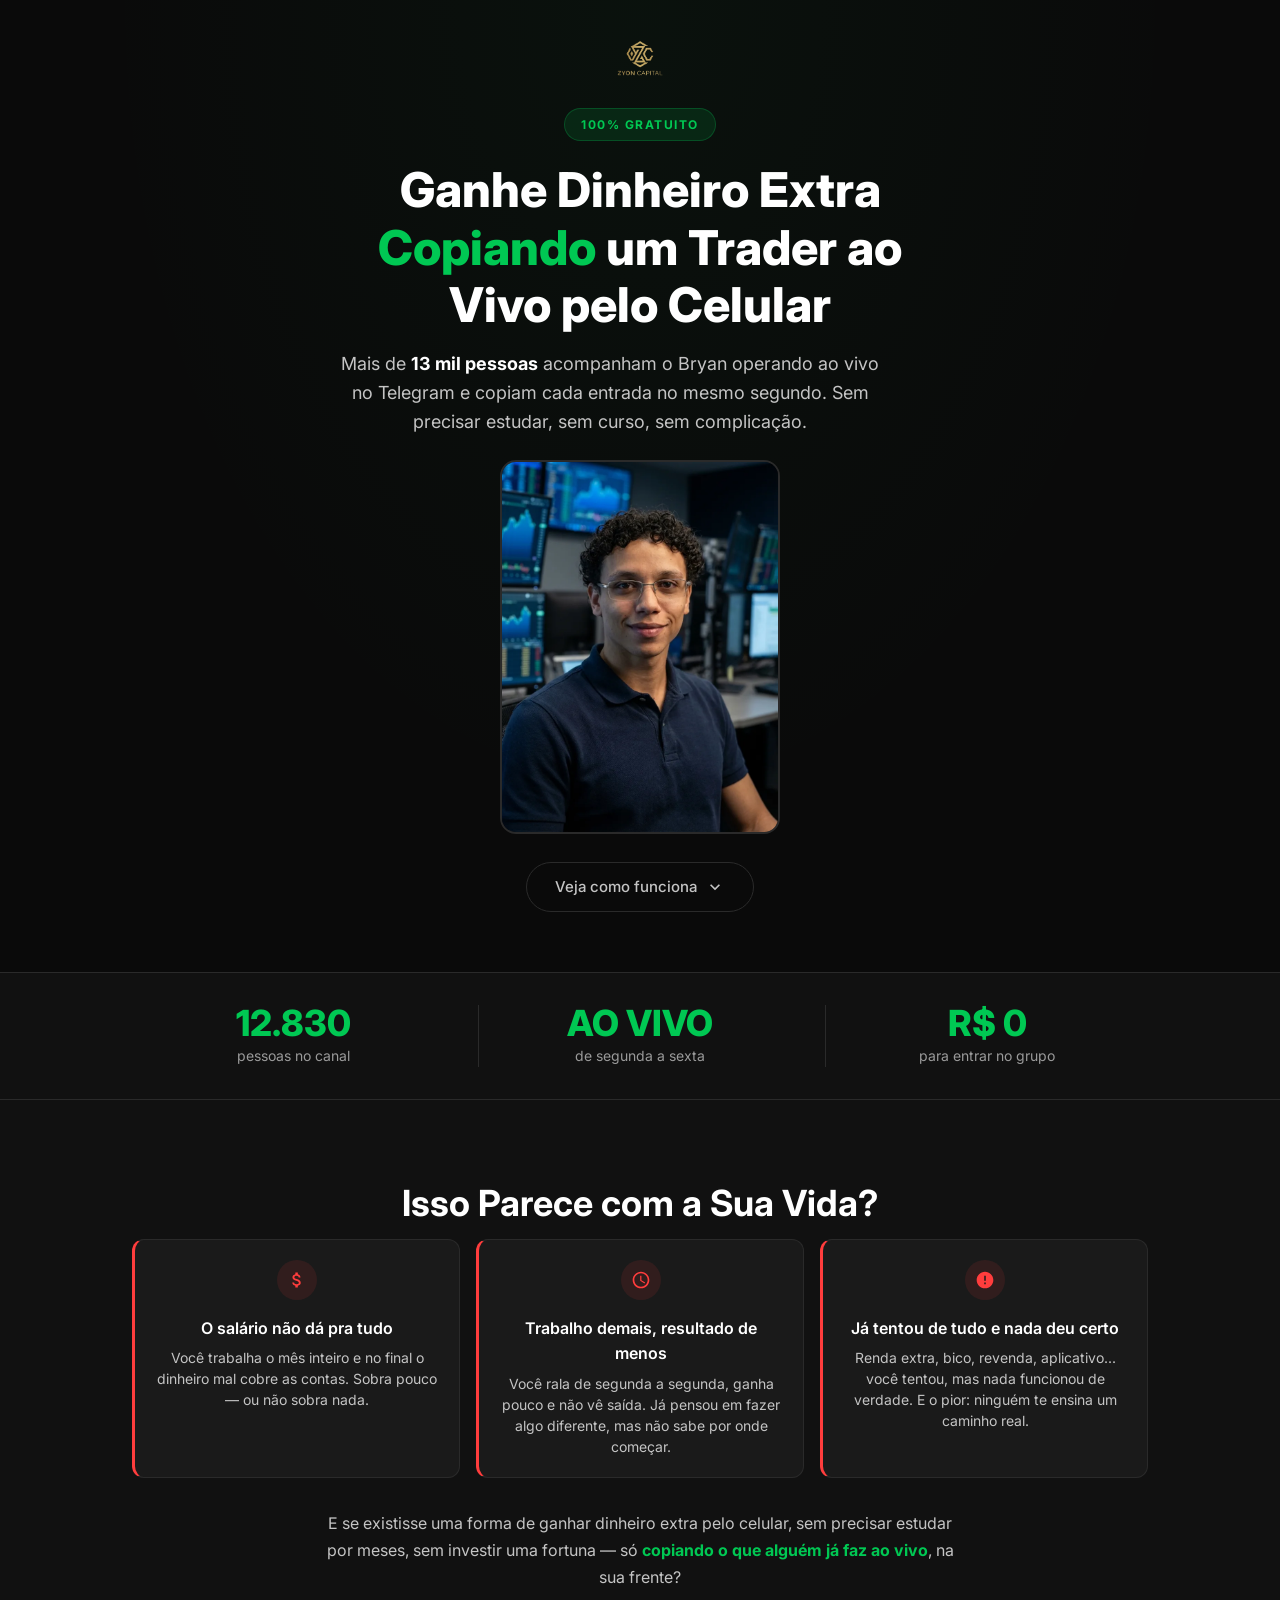
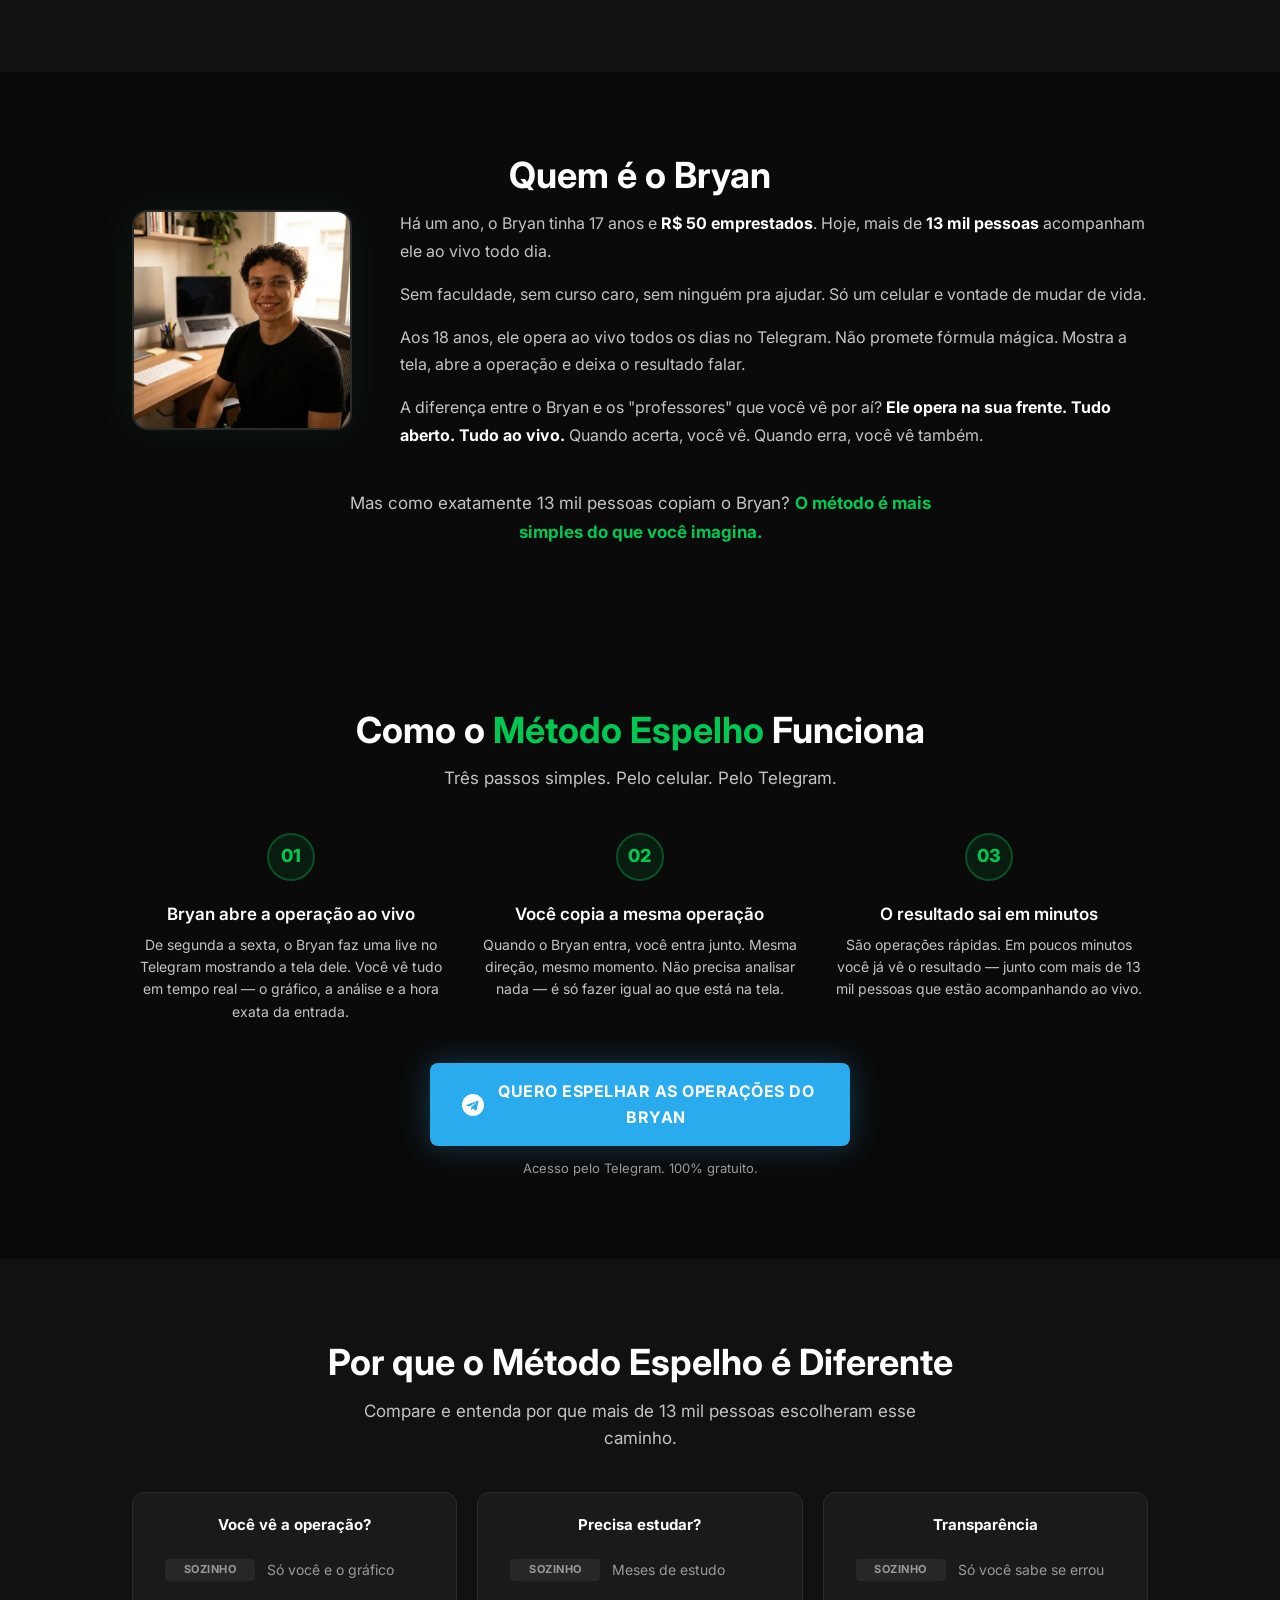
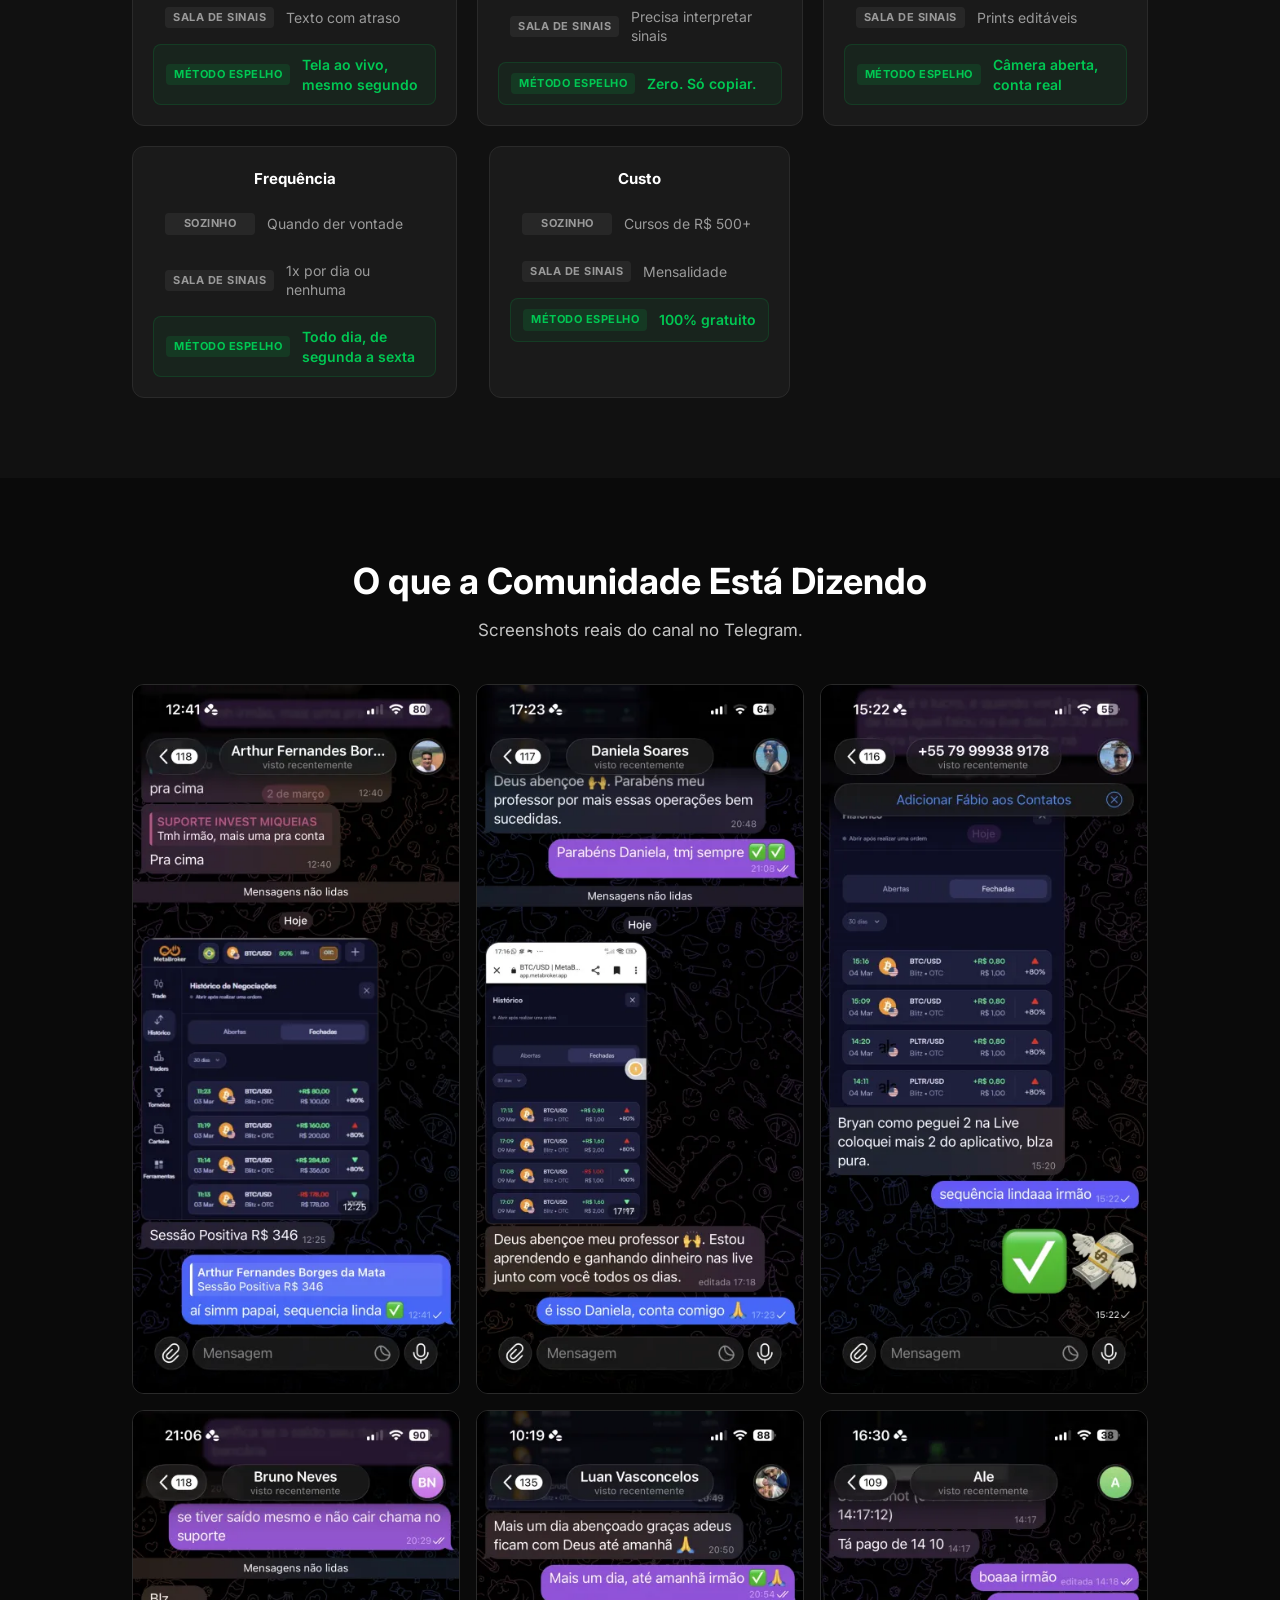
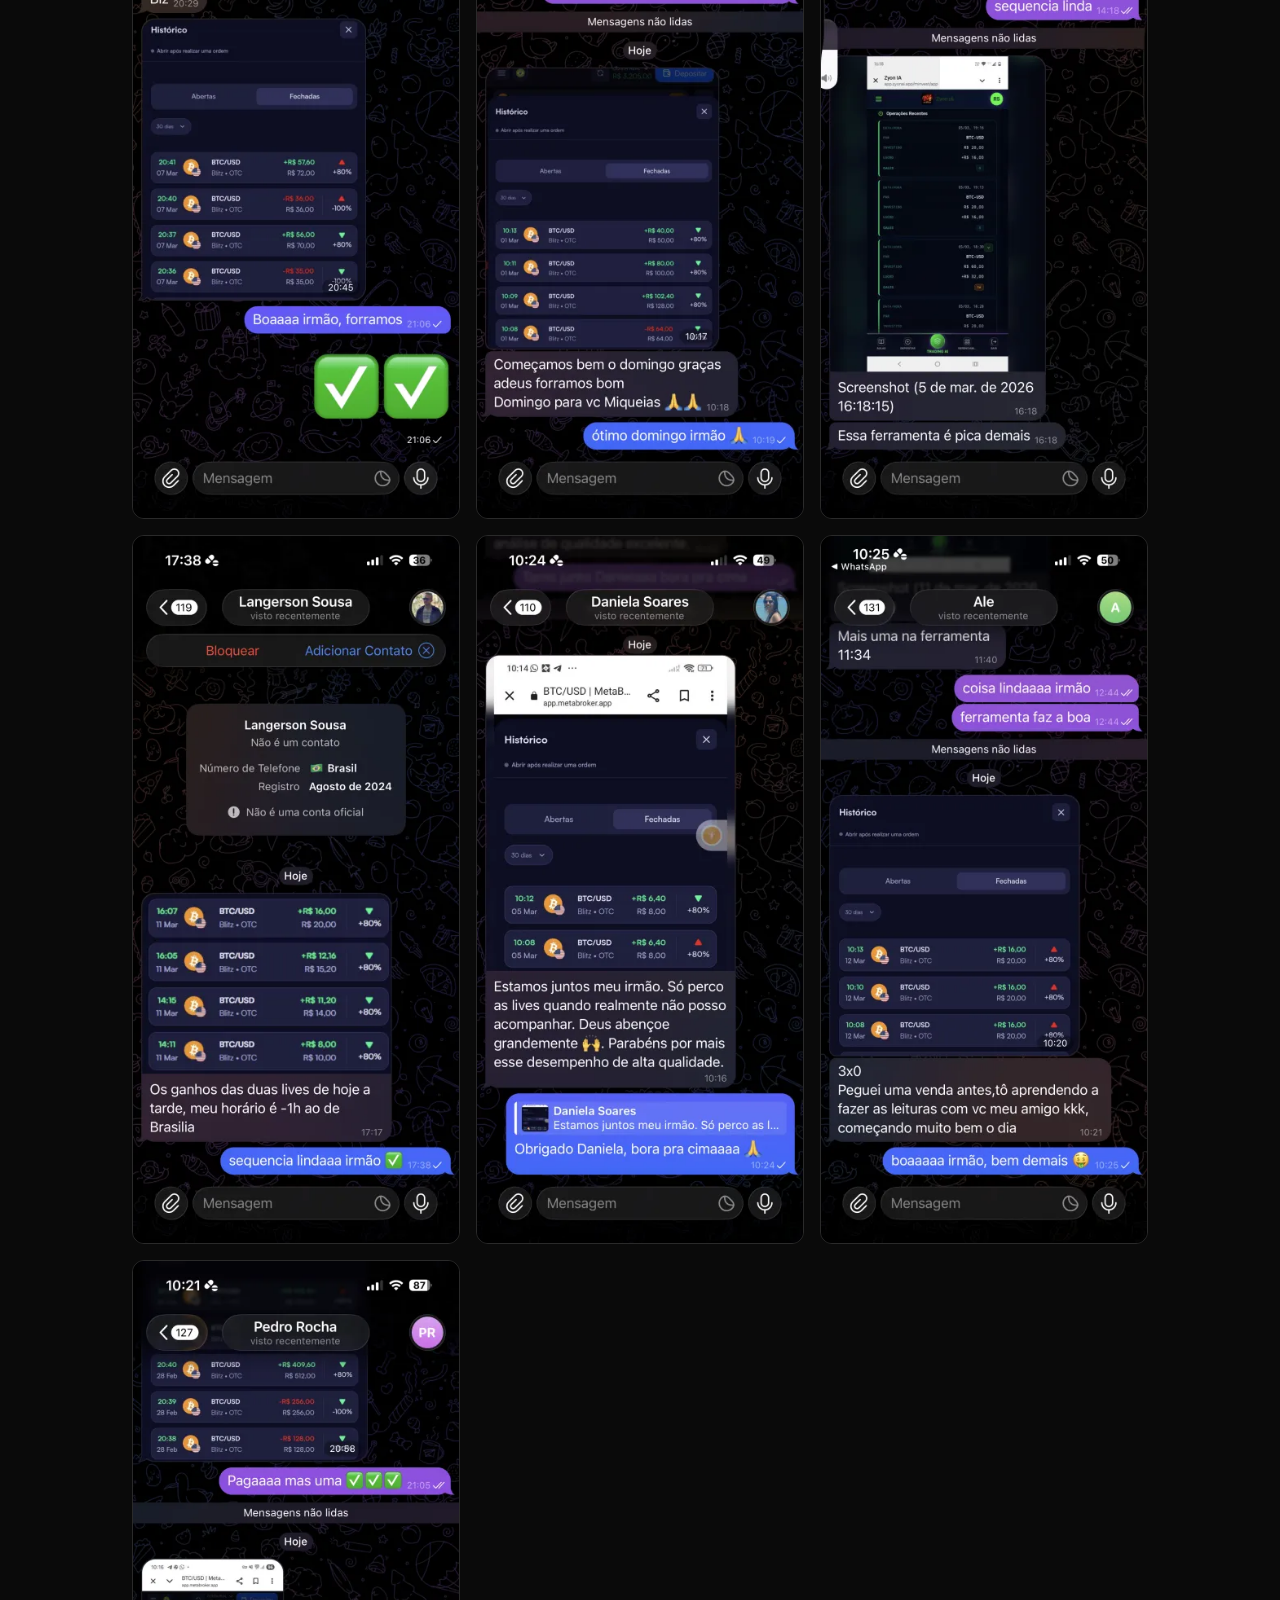
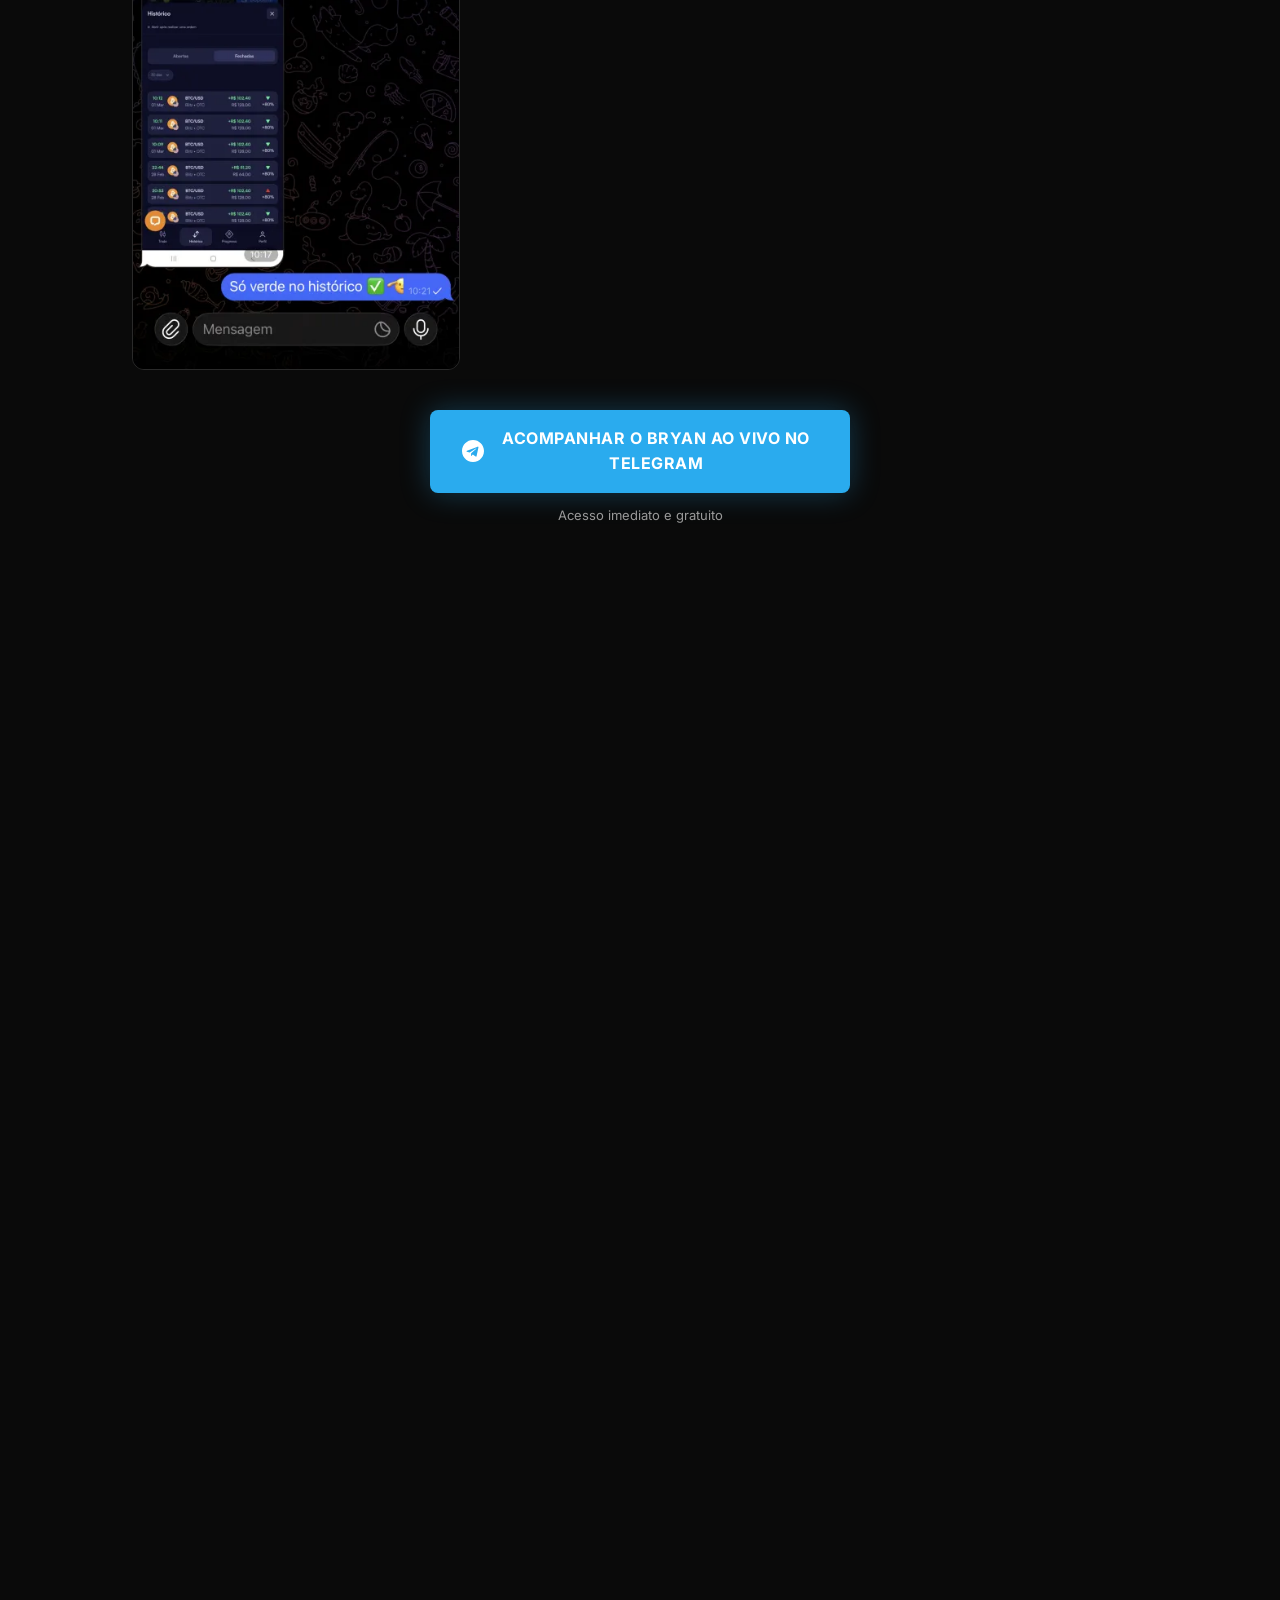
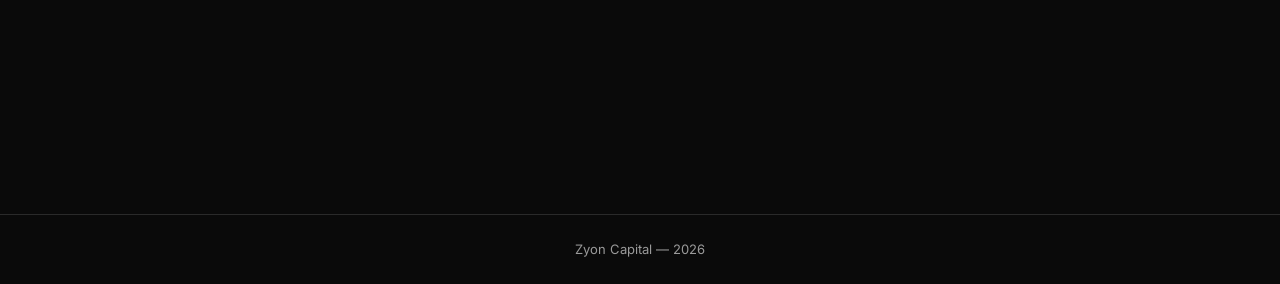
==== commit 12757c19: "v4: CTAs estratégicos, scroll CTA no hero, seções reordenadas - Hero: CTA removido, substituído por " ====
--- a/index.html
+++ b/index.html
@@ -45,11 +45,10 @@
                 <div class="hero-image-wrapper">
                     <img src="images/bryan-hero.webp" alt="Bryan, trader ao vivo da Zyon Capital" class="hero-image" fetchpriority="high" onerror="this.parentElement.classList.add('hero-image-fallback')">
                 </div>
-                <a href="https://t.me/+fpu9RPK1HRk1Y2Vh" class="cta-button">
-                    <svg viewBox="0 0 24 24"><path d="M12 0C5.373 0 0 5.373 0 12s5.373 12 12 12 12-5.373 12-12S18.627 0 12 0zm5.894 8.221l-1.97 9.28c-.145.658-.537.818-1.084.508l-3-2.21-1.446 1.394c-.14.18-.357.295-.6.295l.213-3.054 5.56-5.022c.24-.213-.054-.334-.373-.121l-6.869 4.326-2.96-.924c-.64-.203-.658-.64.135-.954l11.566-4.458c.538-.196 1.006.128.832.941z"/></svg>
-                    ENTRAR AGORA NO TELEGRAM
+                <a href="#problema" class="scroll-cta" id="scroll-cta">
+                    Veja como funciona
+                    <svg viewBox="0 0 24 24" width="20" height="20"><path d="M7.41 8.59L12 13.17l4.59-4.58L18 10l-6 6-6-6z" fill="currentColor"/></svg>
                 </a>
-                <p class="cta-note">Você será redirecionado para o canal do Bryan no Telegram</p>
             </div>
         </div>
     </section>
@@ -74,7 +73,44 @@
         </div>
     </section>
 
-    <!-- ===== QUEM É O BRYAN (movido para antes do método) ===== -->
+    <!-- ===== A REALIDADE (Problema — antes do Bryan) ===== -->
+    <section class="problem fade-in" id="problema">
+        <div class="container">
+            <h2 class="section-title">Isso Parece com a Sua Vida?</h2>
+            <div class="problem-cards">
+                <div class="problem-card">
+                    <div class="problem-card-icon">
+                        <svg viewBox="0 0 24 24"><path d="M11.8 10.9c-2.27-.59-3-1.2-3-2.15 0-1.09 1.01-1.85 2.7-1.85 1.78 0 2.44.85 2.5 2.1h2.21c-.07-1.72-1.12-3.3-3.21-3.81V3h-3v2.16c-1.94.42-3.5 1.68-3.5 3.61 0 2.31 1.91 3.46 4.7 4.13 2.5.6 3 1.48 3 2.41 0 .69-.49 1.79-2.7 1.79-2.06 0-2.87-.92-2.98-2.1h-2.2c.12 2.19 1.76 3.42 3.68 3.83V21h3v-2.15c1.95-.37 3.5-1.5 3.5-3.55 0-2.84-2.43-3.81-4.7-4.4z"/></svg>
+                    </div>
+                    <div>
+                        <h3>O salário não dá pra tudo</h3>
+                        <p>Você trabalha o mês inteiro e no final o dinheiro mal cobre as contas. Sobra pouco — ou não sobra nada.</p>
+                    </div>
+                </div>
+                <div class="problem-card">
+                    <div class="problem-card-icon">
+                        <svg viewBox="0 0 24 24"><path d="M11.99 2C6.47 2 2 6.48 2 12s4.47 10 9.99 10C17.52 22 22 17.52 22 12S17.52 2 11.99 2zM12 20c-4.42 0-8-3.58-8-8s3.58-8 8-8 8 3.58 8 8-3.58 8-8 8zm.5-13H11v6l5.25 3.15.75-1.23-4.5-2.67z"/></svg>
+                    </div>
+                    <div>
+                        <h3>Trabalho demais, resultado de menos</h3>
+                        <p>Você rala de segunda a segunda, ganha pouco e não vê saída. Já pensou em fazer algo diferente, mas não sabe por onde começar.</p>
+                    </div>
+                </div>
+                <div class="problem-card">
+                    <div class="problem-card-icon">
+                        <svg viewBox="0 0 24 24"><path d="M12 2C6.48 2 2 6.48 2 12s4.48 10 10 10 10-4.48 10-10S17.52 2 12 2zm1 15h-2v-2h2v2zm0-4h-2V7h2v6z"/></svg>
+                    </div>
+                    <div>
+                        <h3>Já tentou de tudo e nada deu certo</h3>
+                        <p>Renda extra, bico, revenda, aplicativo... você tentou, mas nada funcionou de verdade. E o pior: ninguém te ensina um caminho real.</p>
+                    </div>
+                </div>
+            </div>
+            <p class="problem-transition">E se existisse uma forma de ganhar dinheiro extra pelo celular, sem precisar estudar por meses, sem investir uma fortuna — só <strong>copiando o que alguém já faz ao vivo</strong>, na sua frente?</p>
+        </div>
+    </section>
+
+    <!-- ===== QUEM É O BRYAN ===== -->
     <section class="about fade-in">
         <div class="container">
             <h2 class="section-title">Quem é o Bryan</h2>
@@ -84,56 +120,13 @@
                     <div class="about-photo-placeholder" style="display:none">Foto do Bryan</div>
                 </div>
                 <div class="about-text">
-                    <p>Há pouco mais de um ano, o Bryan tinha 17 anos, morava com a mãe e não tinha um real no bolso.</p>
-                    <p>Começou com <strong>R$ 50</strong> emprestados. Sem faculdade, sem curso caro, sem ninguém pra ajudar. Só um celular e vontade de mudar de vida.</p>
-                    <p>Hoje, aos 18 anos, ele opera ao vivo todos os dias para mais de <strong>13 mil pessoas</strong> no Telegram. Não promete fórmula mágica. Mostra a tela, abre a operação e deixa o resultado falar.</p>
+                    <p>Há um ano, o Bryan tinha 17 anos e <strong>R$ 50 emprestados</strong>. Hoje, mais de <strong>13 mil pessoas</strong> acompanham ele ao vivo todo dia.</p>
+                    <p>Sem faculdade, sem curso caro, sem ninguém pra ajudar. Só um celular e vontade de mudar de vida.</p>
+                    <p>Aos 18 anos, ele opera ao vivo todos os dias no Telegram. Não promete fórmula mágica. Mostra a tela, abre a operação e deixa o resultado falar.</p>
                     <p>A diferença entre o Bryan e os "professores" que você vê por aí? <strong>Ele opera na sua frente. Tudo aberto. Tudo ao vivo.</strong> Quando acerta, você vê. Quando erra, você vê também.</p>
                 </div>
             </div>
-            <div class="cta-container">
-                <a href="https://t.me/+fpu9RPK1HRk1Y2Vh" class="cta-button">
-                    <svg viewBox="0 0 24 24"><path d="M12 0C5.373 0 0 5.373 0 12s5.373 12 12 12 12-5.373 12-12S18.627 0 12 0zm5.894 8.221l-1.97 9.28c-.145.658-.537.818-1.084.508l-3-2.21-1.446 1.394c-.14.18-.357.295-.6.295l.213-3.054 5.56-5.022c.24-.213-.054-.334-.373-.121l-6.869 4.326-2.96-.924c-.64-.203-.658-.64.135-.954l11.566-4.458c.538-.196 1.006.128.832.941z"/></svg>
-                    QUERO ACOMPANHAR O BRYAN AO VIVO
-                </a>
-                <p class="cta-note">Canal gratuito no Telegram</p>
-            </div>
-        </div>
-    </section>
-
-    <!-- ===== A REALIDADE (substituiu "O Problema") ===== -->
-    <section class="problem fade-in">
-        <div class="container">
-            <h2 class="section-title">Isso Parece com a Sua Vida?</h2>
-            <div class="problem-cards">
-                <div class="problem-card">
-                    <div class="problem-card-icon">
-                        <svg viewBox="0 0 24 24"><path d="M11.8 10.9c-2.27-.59-3-1.2-3-2.15 0-1.09 1.01-1.85 2.7-1.85 1.78 0 2.44.85 2.5 2.1h2.21c-.07-1.72-1.12-3.3-3.21-3.81V3h-3v2.16c-1.94.42-3.5 1.68-3.5 3.61 0 2.31 1.91 3.46 4.7 4.13 2.5.6 3 1.48 3 2.41 0 .69-.49 1.79-2.7 1.79-2.06 0-2.87-.92-2.98-2.1h-2.2c.12 2.19 1.76 3.42 3.68 3.83V21h3v-2.15c1.95-.37 3.5-1.5 3.5-3.55 0-2.84-2.43-3.81-4.7-4.4z"/></svg>
-                    </div>
-                    <div>
-                        <h3>O salário não dá pra tudo</h3>
-                        <p>Você trabalha o mês inteiro e no final o dinheiro mal cobre as contas. Sobra pouco — ou não sobra nada.</p>
-                    </div>
-                </div>
-                <div class="problem-card">
-                    <div class="problem-card-icon">
-                        <svg viewBox="0 0 24 24"><path d="M11.99 2C6.47 2 2 6.48 2 12s4.47 10 9.99 10C17.52 22 22 17.52 22 12S17.52 2 11.99 2zM12 20c-4.42 0-8-3.58-8-8s3.58-8 8-8 8 3.58 8 8-3.58 8-8 8zm.5-13H11v6l5.25 3.15.75-1.23-4.5-2.67z"/></svg>
-                    </div>
-                    <div>
-                        <h3>Trabalho demais, resultado de menos</h3>
-                        <p>Você rala de segunda a segunda, ganha pouco e não vê saída. Já pensou em fazer algo diferente, mas não sabe por onde começar.</p>
-                    </div>
-                </div>
-                <div class="problem-card">
-                    <div class="problem-card-icon">
-                        <svg viewBox="0 0 24 24"><path d="M12 2C6.48 2 2 6.48 2 12s4.48 10 10 10 10-4.48 10-10S17.52 2 12 2zm1 15h-2v-2h2v2zm0-4h-2V7h2v6z"/></svg>
-                    </div>
-                    <div>
-                        <h3>Já tentou de tudo e nada deu certo</h3>
-                        <p>Renda extra, bico, revenda, aplicativo... você tentou, mas nada funcionou de verdade. E o pior: ninguém te ensina um caminho real.</p>
-                    </div>
-                </div>
-            </div>
-            <p class="problem-transition">E se existisse uma forma de ganhar dinheiro extra pelo celular, sem precisar estudar por meses, sem investir uma fortuna — só <strong>copiando o que alguém já faz ao vivo</strong>, na sua frente?</p>
+            <p class="about-transition">Mas como exatamente 13 mil pessoas copiam o Bryan? <strong>O método é mais simples do que você imagina.</strong></p>
         </div>
     </section>
 
@@ -300,7 +293,7 @@
             <div class="cta-container">
                 <a href="https://t.me/+fpu9RPK1HRk1Y2Vh" class="cta-button">
                     <svg viewBox="0 0 24 24"><path d="M12 0C5.373 0 0 5.373 0 12s5.373 12 12 12 12-5.373 12-12S18.627 0 12 0zm5.894 8.221l-1.97 9.28c-.145.658-.537.818-1.084.508l-3-2.21-1.446 1.394c-.14.18-.357.295-.6.295l.213-3.054 5.56-5.022c.24-.213-.054-.334-.373-.121l-6.869 4.326-2.96-.924c-.64-.203-.658-.64.135-.954l11.566-4.458c.538-.196 1.006.128.832.941z"/></svg>
-                    ENTRAR NO CANAL DO TELEGRAM
+                    ACOMPANHAR O BRYAN AO VIVO NO TELEGRAM
                 </a>
                 <p class="cta-note">Acesso imediato e gratuito</p>
             </div>
@@ -361,7 +354,7 @@
                 <p class="today-counter"><span class="today-counter-dot"></span> <span id="today-count">0</span> pessoas entraram hoje</p>
                 <a href="https://t.me/+fpu9RPK1HRk1Y2Vh" class="cta-button cta-button-large">
                     <svg viewBox="0 0 24 24"><path d="M12 0C5.373 0 0 5.373 0 12s5.373 12 12 12 12-5.373 12-12S18.627 0 12 0zm5.894 8.221l-1.97 9.28c-.145.658-.537.818-1.084.508l-3-2.21-1.446 1.394c-.14.18-.357.295-.6.295l.213-3.054 5.56-5.022c.24-.213-.054-.334-.373-.121l-6.869 4.326-2.96-.924c-.64-.203-.658-.64.135-.954l11.566-4.458c.538-.196 1.006.128.832.941z"/></svg>
-                    ENTRAR NO TELEGRAM GRATUITO
+                    ENTRAR NO TELEGRAM — É GRATUITO
                 </a>
                 <p class="cta-note">Acesso imediato pelo Telegram</p>
             </div>
--- a/css/style.css
+++ b/css/style.css
@@ -192,6 +192,38 @@
     object-fit: cover;
 }
 
+/* --- SCROLL CTA (ghost button no hero) --- */
+.scroll-cta {
+    display: inline-flex;
+    align-items: center;
+    justify-content: center;
+    gap: 8px;
+    color: var(--color-gray-light);
+    font-family: var(--font-family);
+    font-size: 15px;
+    font-weight: 500;
+    padding: 12px 28px;
+    border: 1px solid var(--color-border);
+    border-radius: 50px;
+    cursor: pointer;
+    transition: var(--transition);
+    background: transparent;
+}
+
+.scroll-cta:hover {
+    color: var(--color-green);
+    border-color: rgba(0, 200, 83, 0.4);
+    background: rgba(0, 200, 83, 0.05);
+}
+
+.scroll-cta svg {
+    transition: transform 0.3s ease;
+}
+
+.scroll-cta:hover svg {
+    transform: translateY(3px);
+}
+
 /* --- CTA BUTTON --- */
 .cta-button {
     display: inline-flex;
@@ -374,6 +406,19 @@
     margin-top: 32px;
 }
 
+.about-transition {
+    font-size: 17px;
+    line-height: 1.7;
+    color: var(--color-gray-light);
+    text-align: center;
+    max-width: 600px;
+    margin: 40px auto 0;
+}
+
+.about-transition strong {
+    color: var(--color-green);
+}
+
 /* ===================================
    A REALIDADE (O PROBLEMA)
    =================================== */
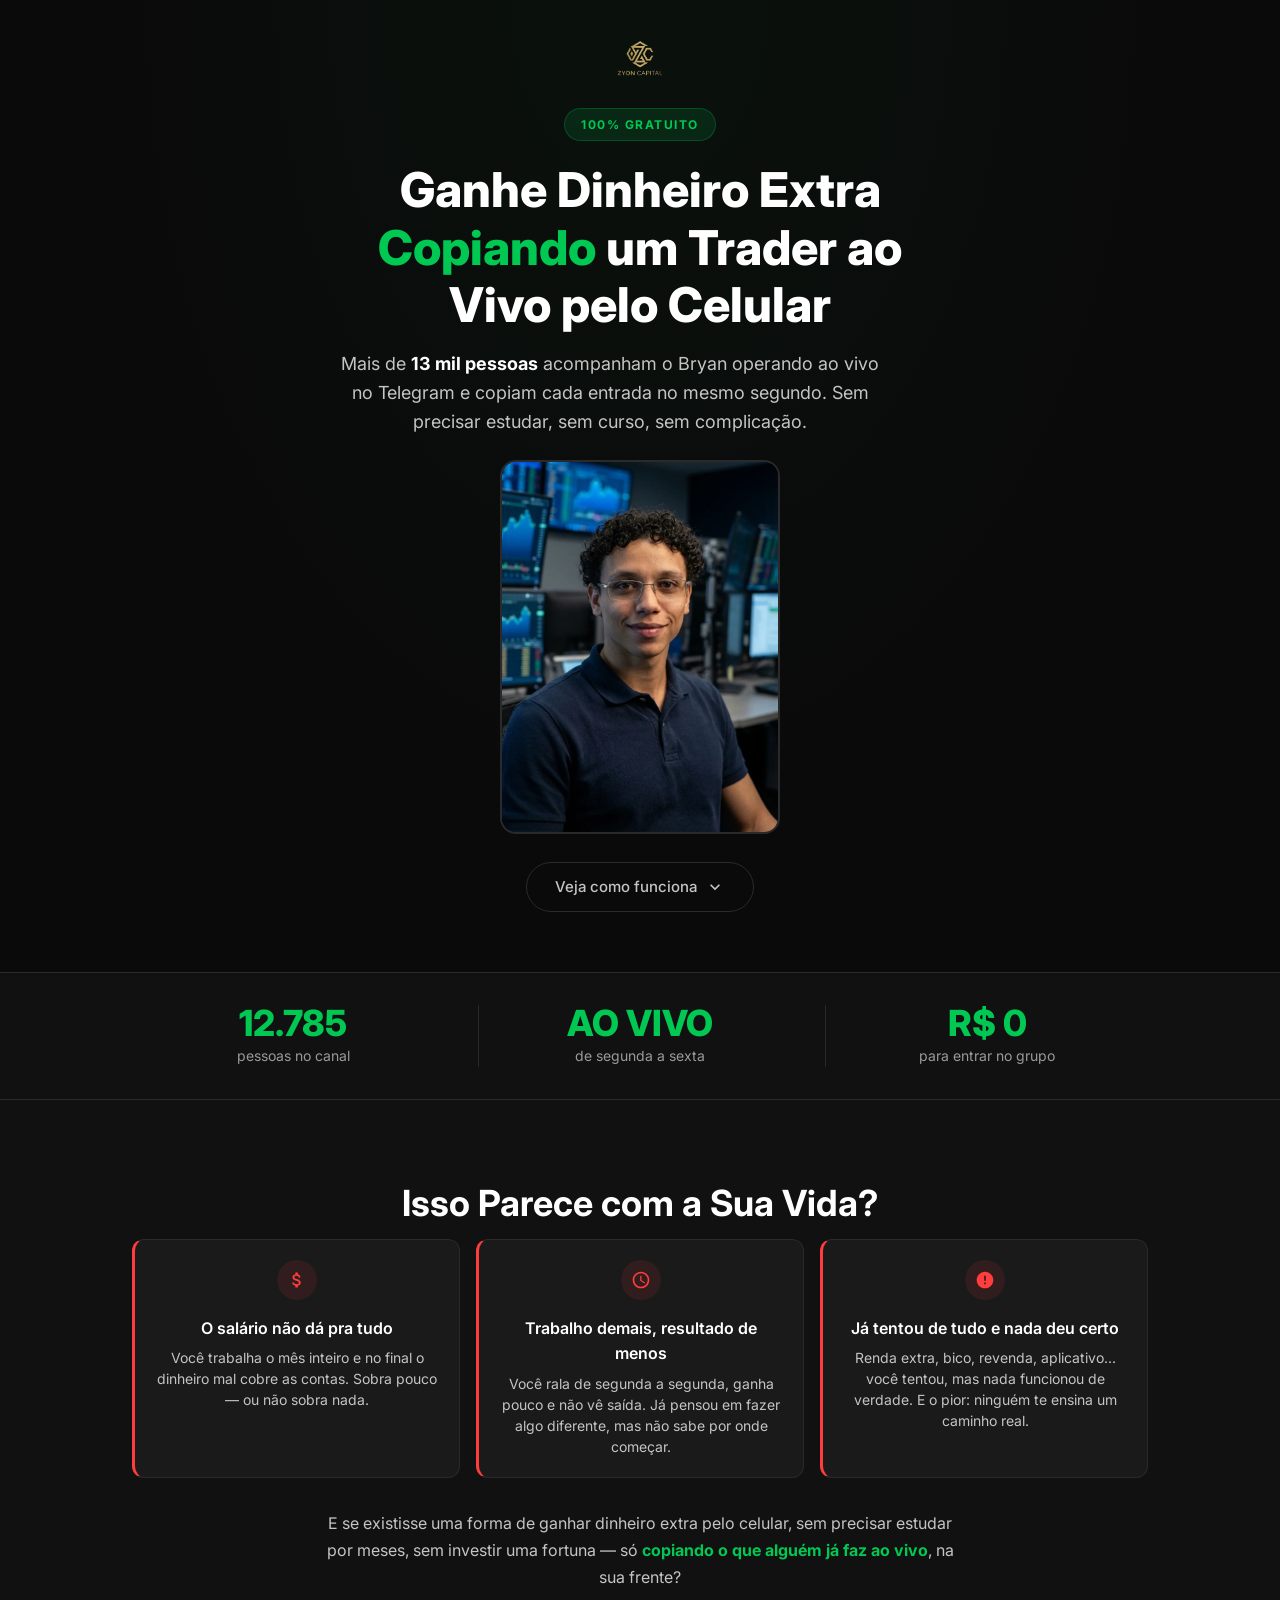
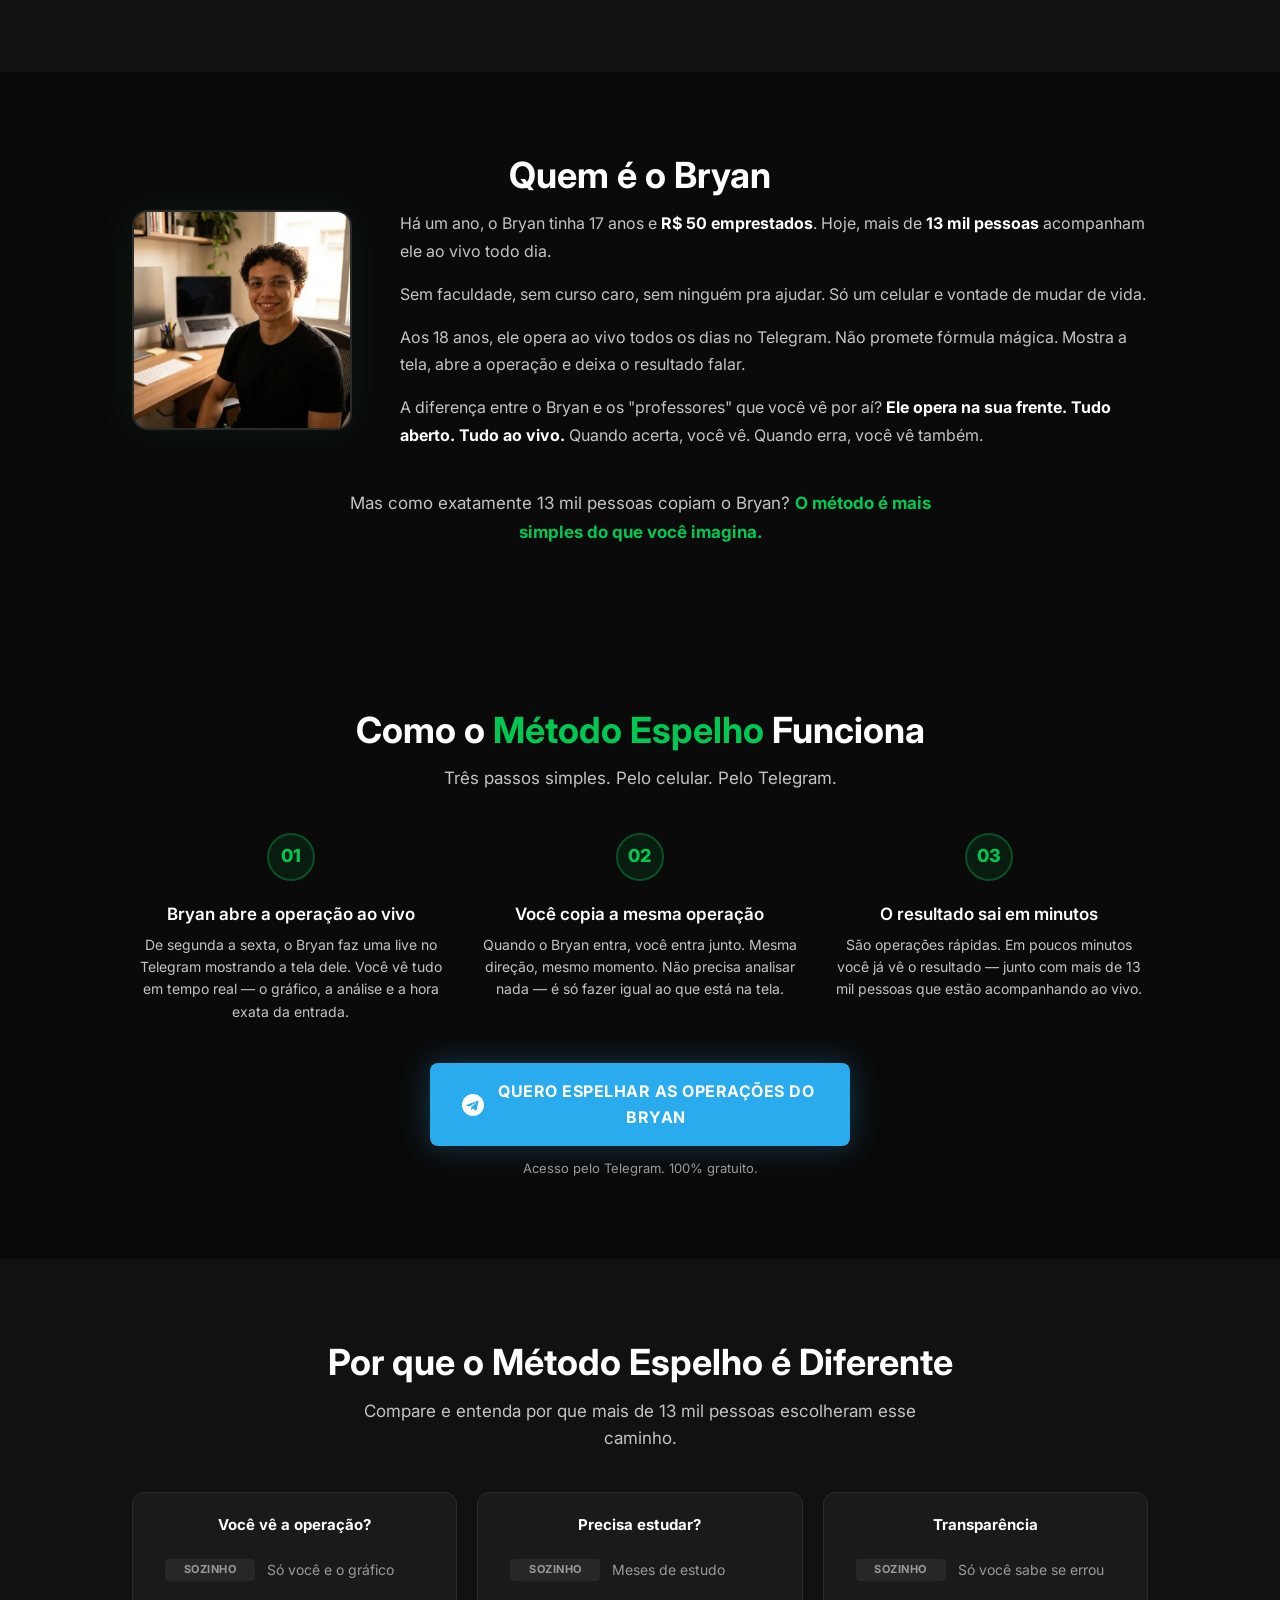
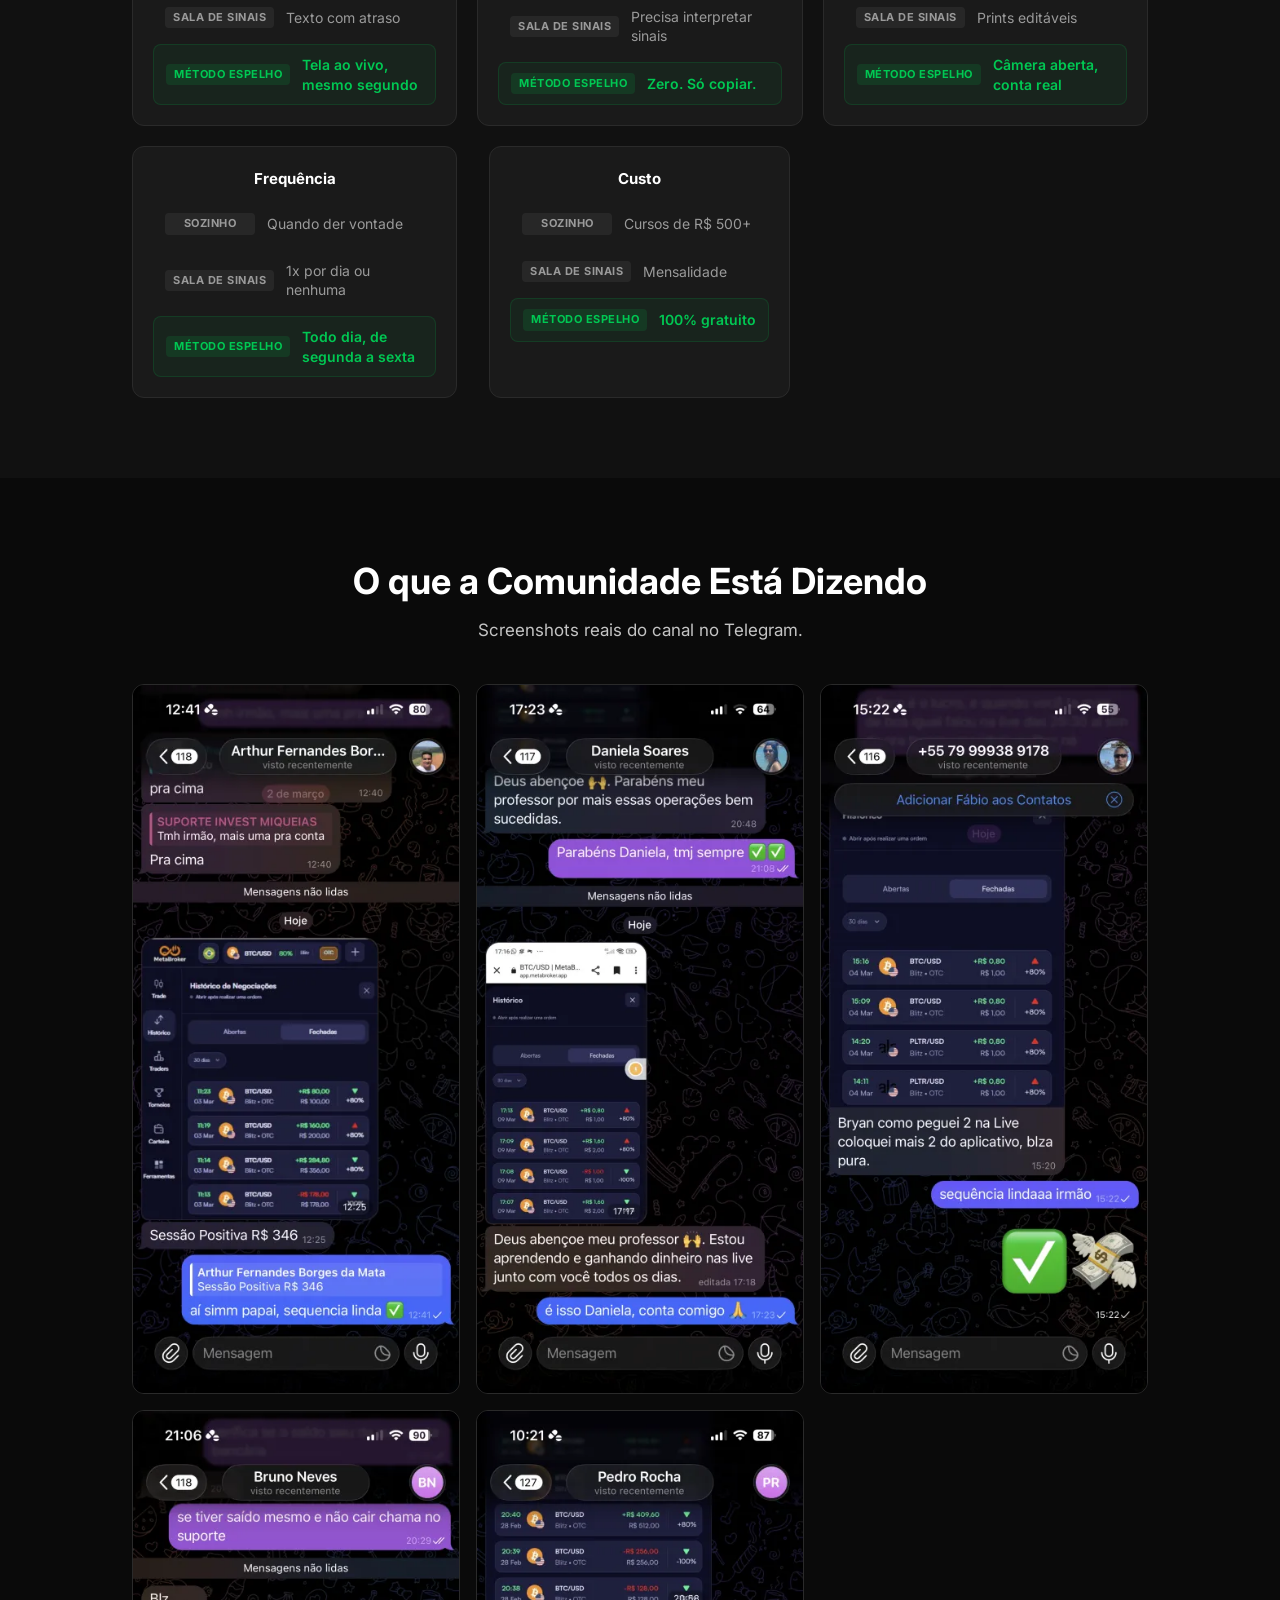
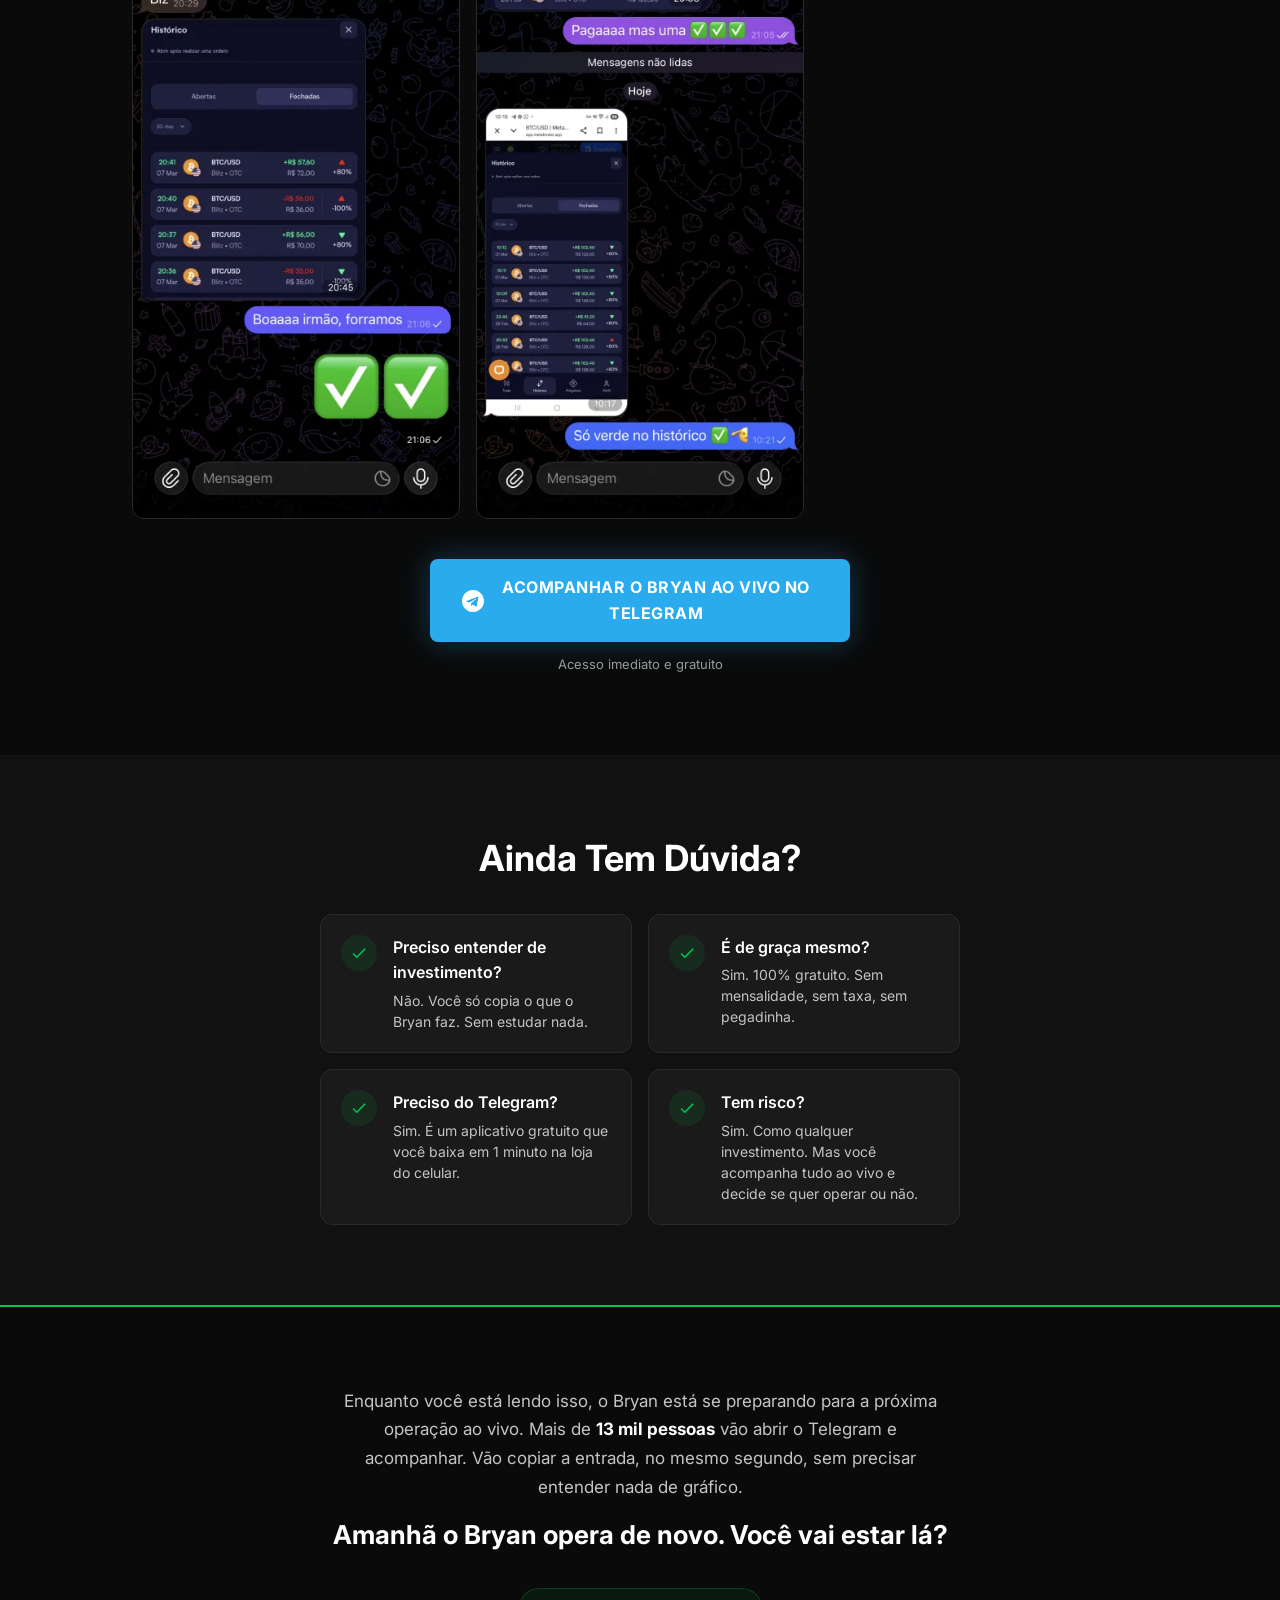
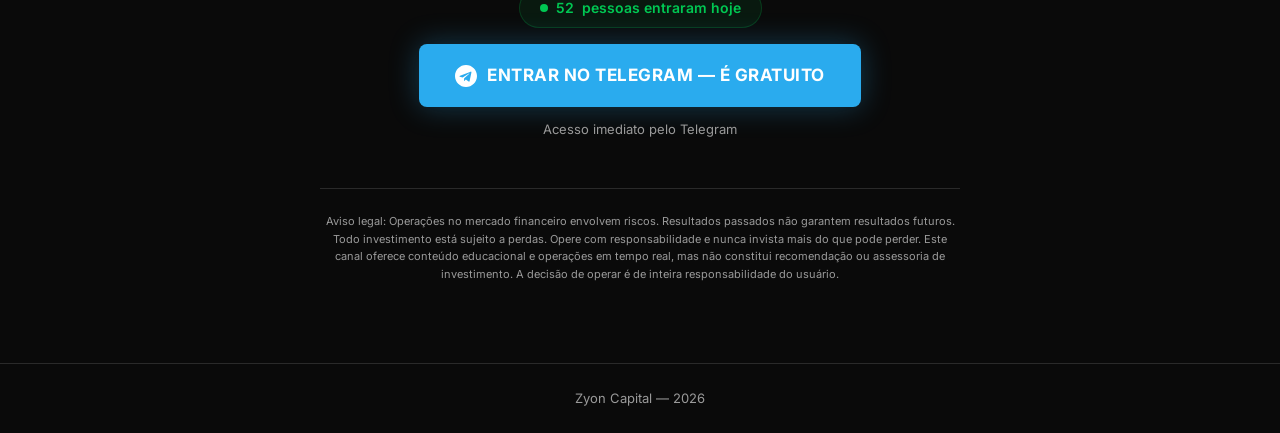
==== commit abf512a8: "v4.1: Reduzir depoimentos para 5, adicionar Facebook Pixel - Depoimentos: de 10 para 5 (curadoria: r" ====
--- a/index.html
+++ b/index.html
@@ -27,6 +27,24 @@
     'https://www.googletagmanager.com/gtm.js?id='+i+dl;f.parentNode.insertBefore(j,f);
     })(window,document,'script','dataLayer','GTM-6326147207');</script>
     <!-- End Google Tag Manager -->
+
+    <!-- Meta Pixel Code — ID: 1529716884941419 (PageView only) -->
+    <script>
+    !function(f,b,e,v,n,t,s)
+    {if(f.fbq)return;n=f.fbq=function(){n.callMethod?
+    n.callMethod.apply(n,arguments):n.queue.push(arguments)};
+    if(!f._fbq)f._fbq=n;n.push=n;n.loaded=!0;n.version='2.0';
+    n.queue=[];t=b.createElement(e);t.async=!0;
+    t.src=v;s=b.getElementsByTagName(e)[0];
+    s.parentNode.insertBefore(t,s)}(window,document,'script',
+    'https://connect.facebook.net/en_US/fbevents.js');
+    fbq('init', '1529716884941419');
+    fbq('track', 'PageView');
+    </script>
+    <noscript><img height="1" width="1" style="display:none"
+    src="https://www.facebook.net/tr?id=1529716884941419&ev=PageView&noscript=1"
+    /></noscript>
+    <!-- End Meta Pixel Code -->
 </head>
 <body>
     <!-- Google Tag Manager (noscript) -->
@@ -270,21 +288,6 @@
                 </div>
                 <div class="screenshot-card">
                     <img src="images/depoimentos/04-bruno-r57-r56-forramos.webp" alt="Depoimento: lucro de R$57 e R$56" loading="lazy">
-                </div>
-                <div class="screenshot-card">
-                    <img src="images/depoimentos/05-luan-r40-r80-r102.webp" alt="Depoimento: lucros de R$40, R$80 e R$102" loading="lazy">
-                </div>
-                <div class="screenshot-card">
-                    <img src="images/depoimentos/06-ale-zyon-ia-ferramenta.webp" alt="Depoimento: ferramenta Zyon IA" loading="lazy">
-                </div>
-                <div class="screenshot-card">
-                    <img src="images/depoimentos/07-langerson-ganhos-duas-lives.webp" alt="Depoimento: ganhos das duas lives da tarde" loading="lazy">
-                </div>
-                <div class="screenshot-card">
-                    <img src="images/depoimentos/08-daniela-desempenho-qualidade.webp" alt="Depoimento: desempenho de alta qualidade" loading="lazy">
-                </div>
-                <div class="screenshot-card">
-                    <img src="images/depoimentos/09-ale-3x0-aprendendo.webp" alt="Depoimento: 3x0 aprendendo a fazer leituras" loading="lazy">
                 </div>
                 <div class="screenshot-card">
                     <img src="images/depoimentos/10-pedro-so-verde-historico.webp" alt="Depoimento: só verde no histórico" loading="lazy">
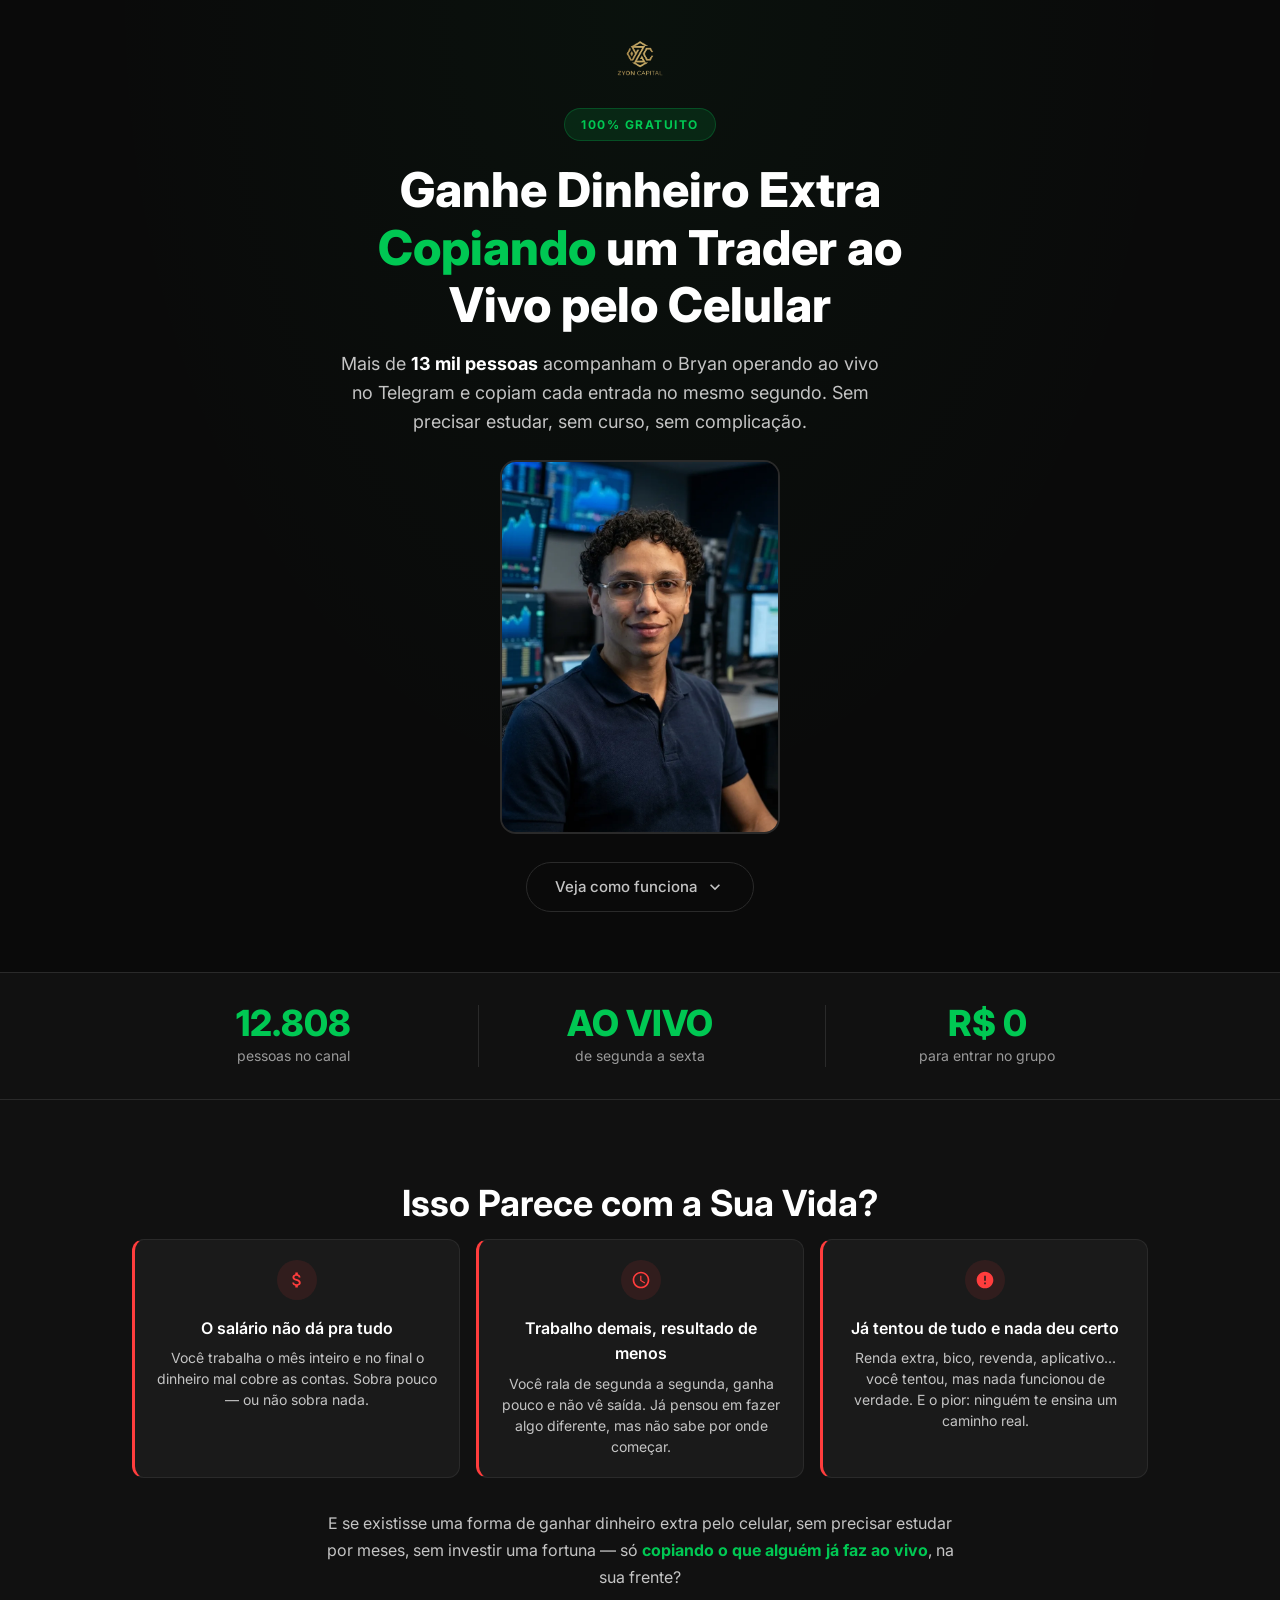
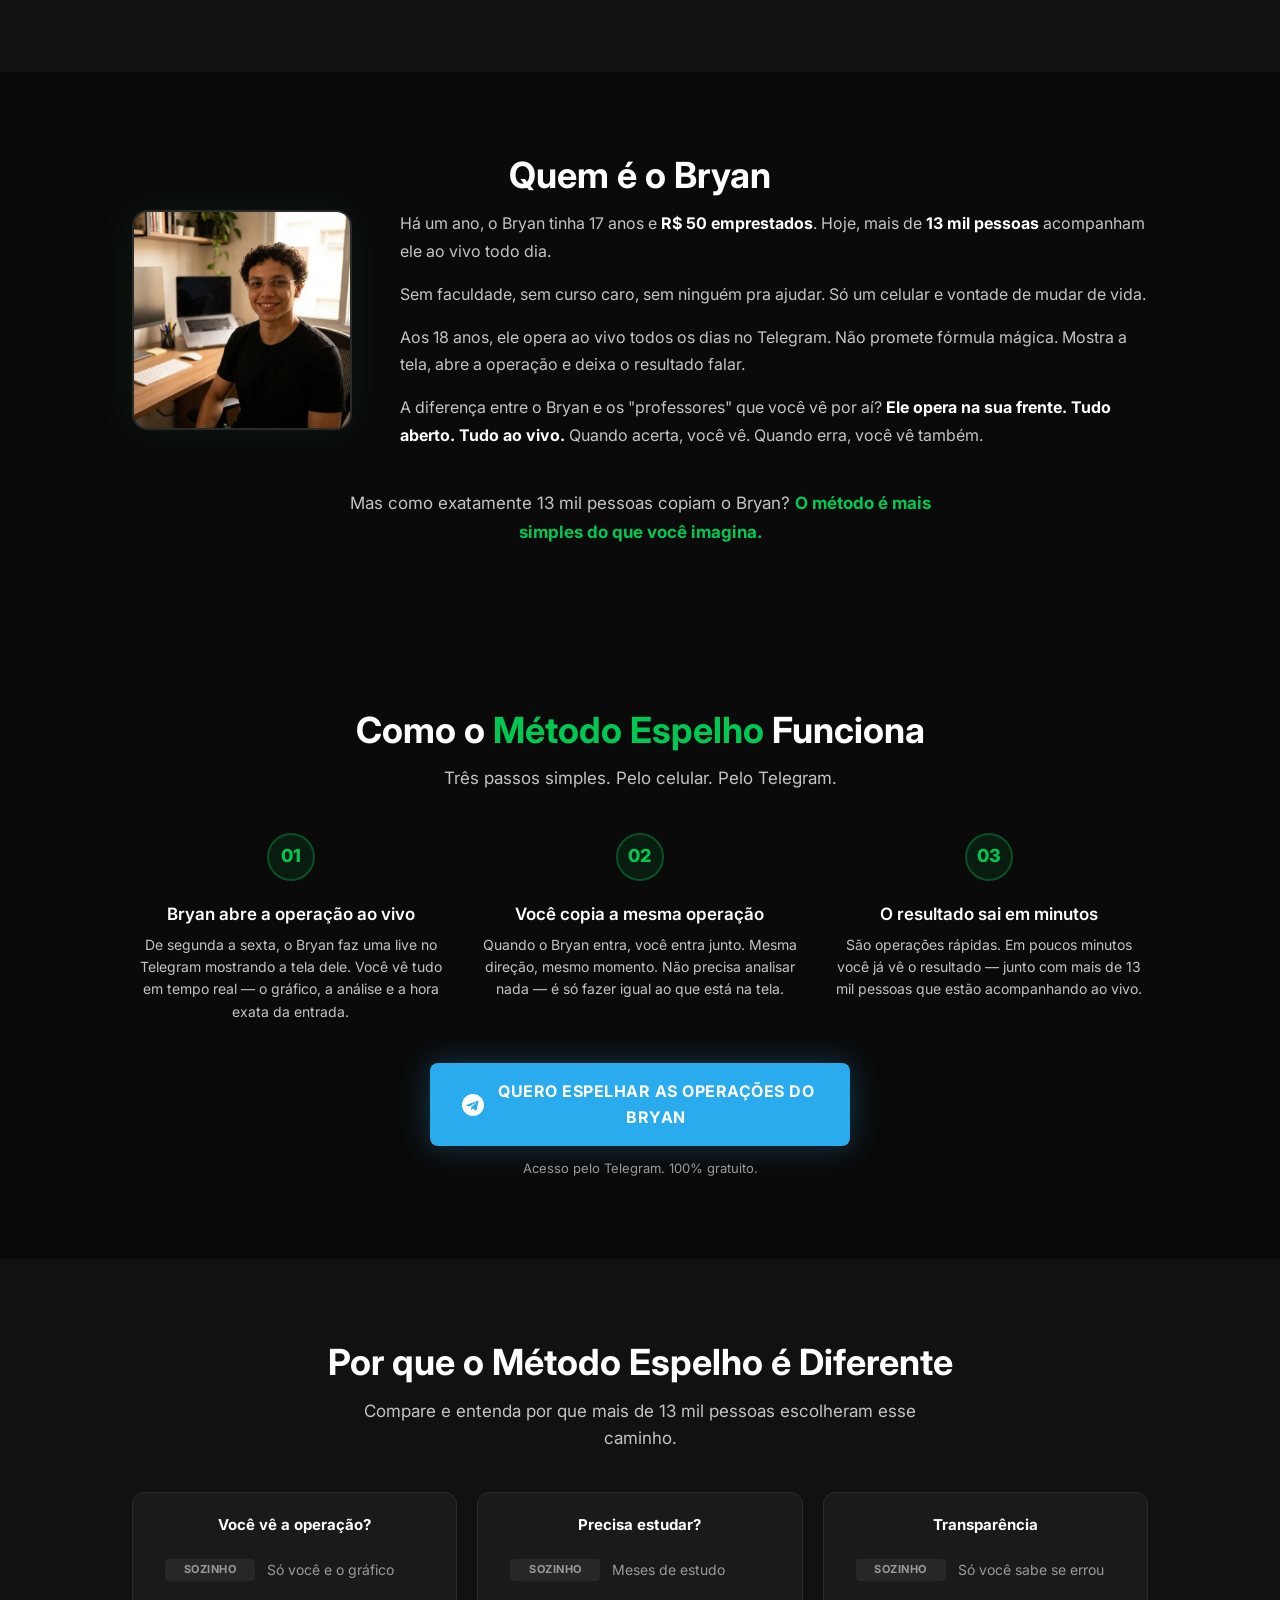
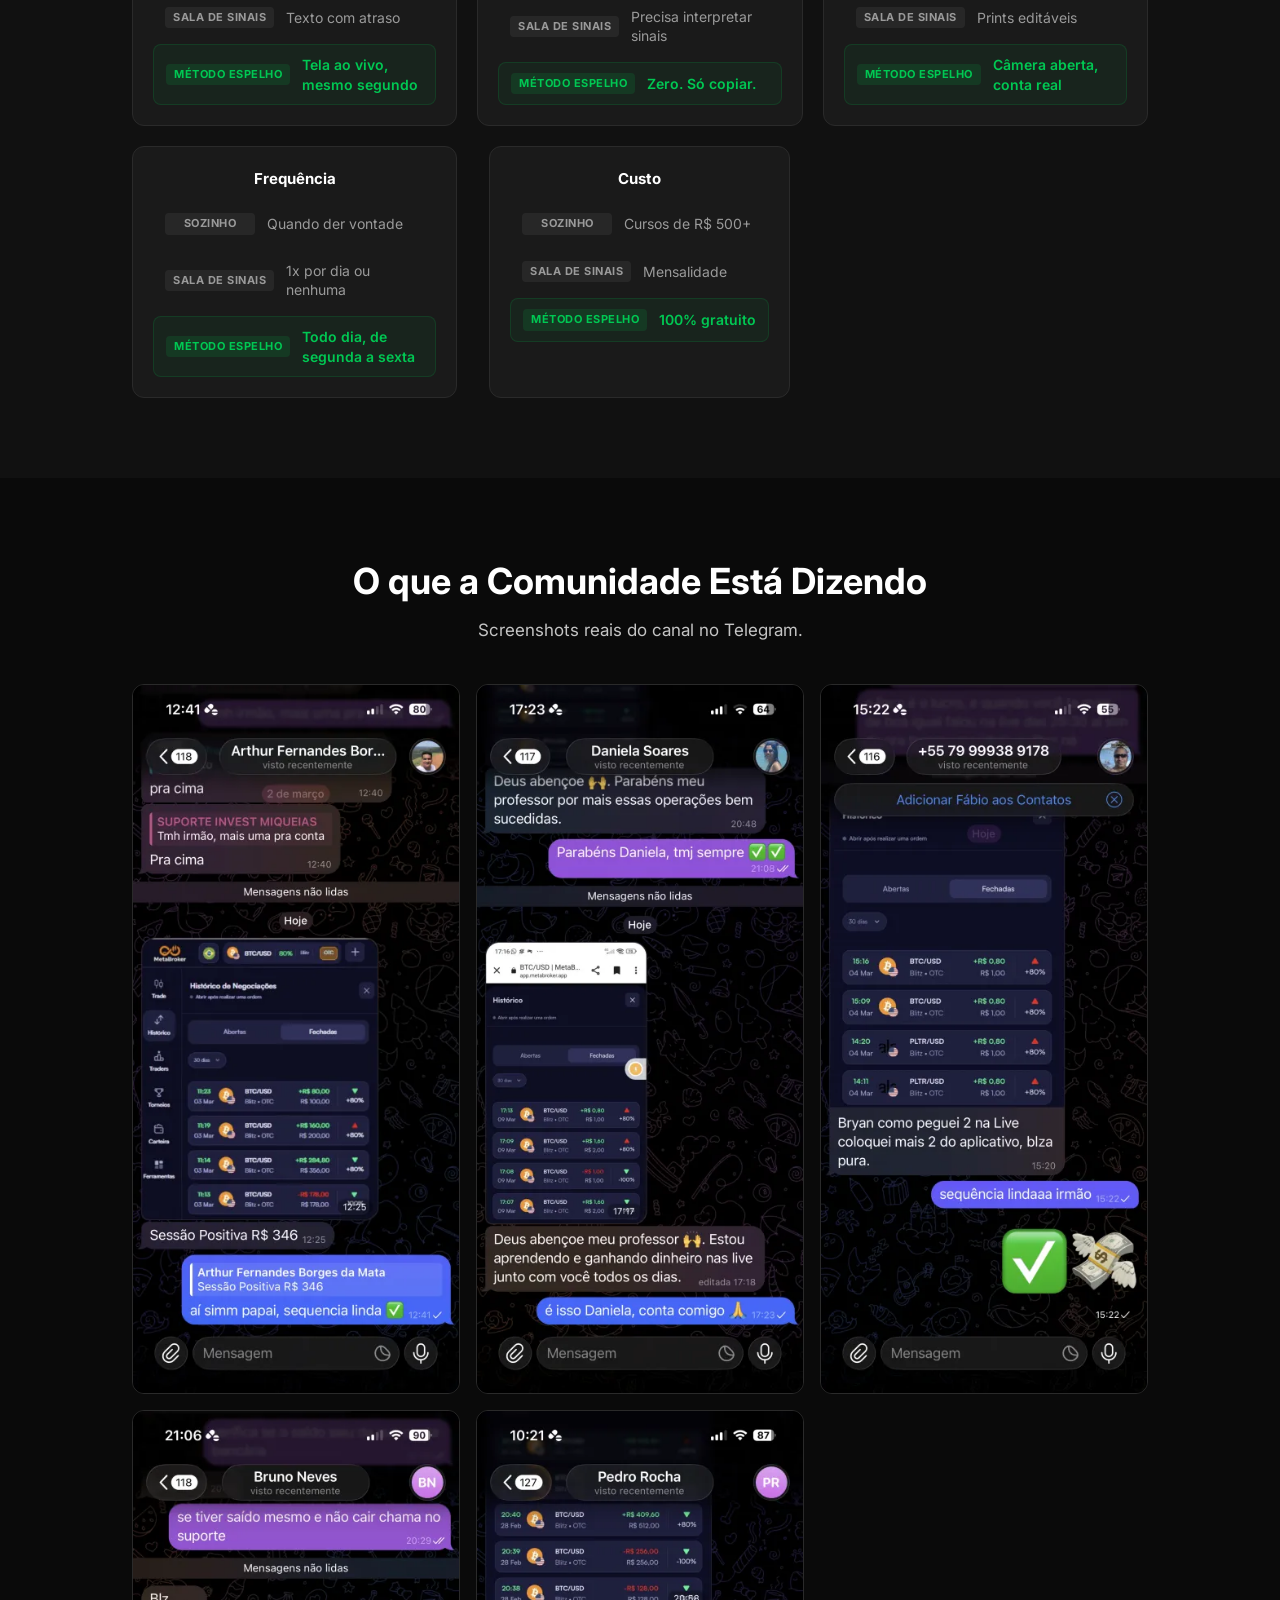
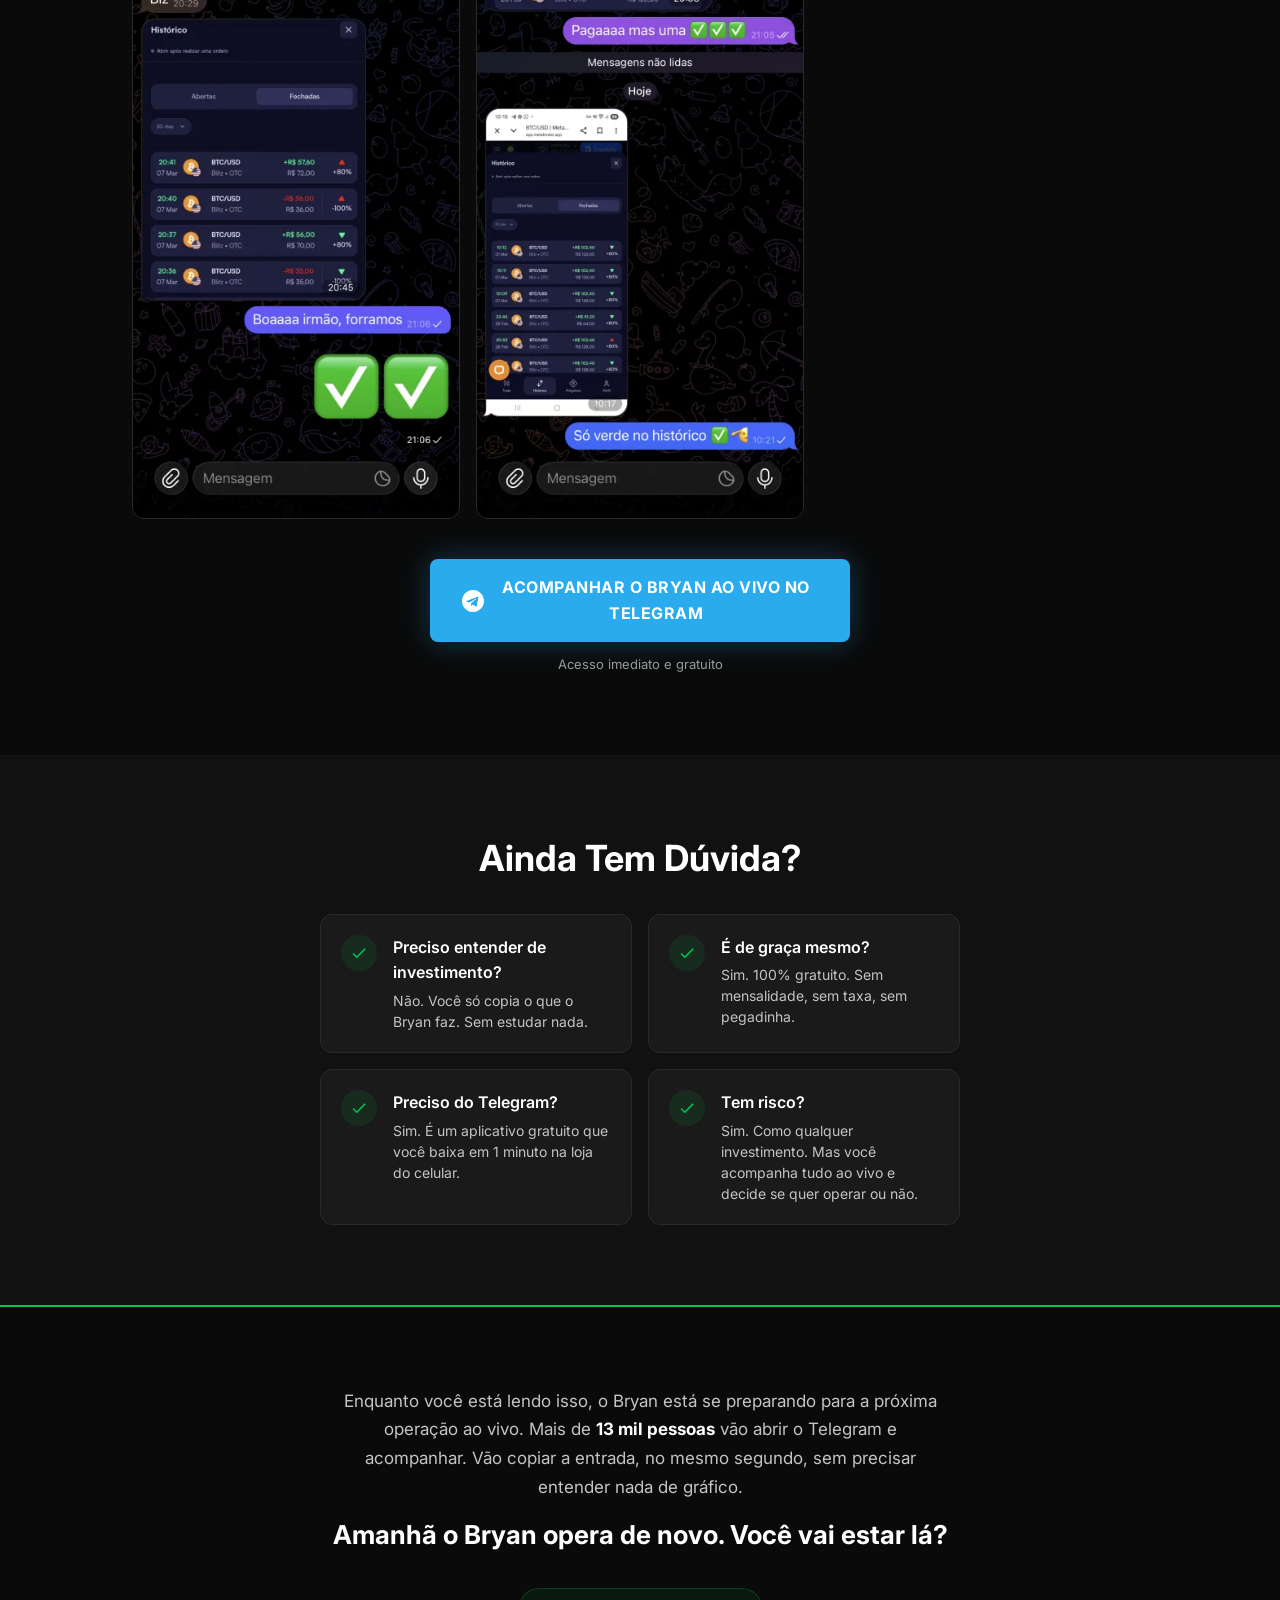
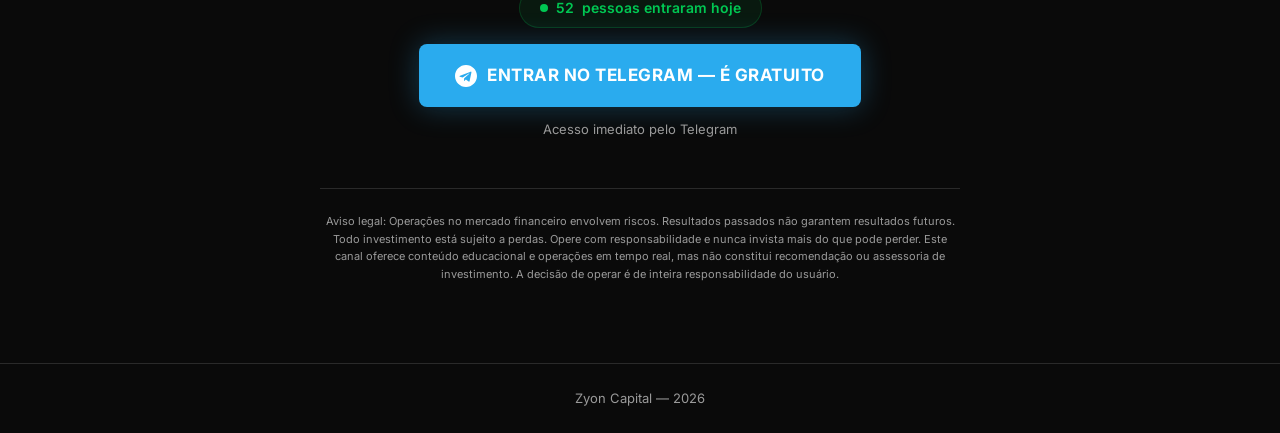
==== commit b65139be: "v4.2: Corrigir GTM container ID, remover pixel do HTML - GTM: GTM-6326147207 (ID da conta) → GTM-N2J" ====
--- a/index.html
+++ b/index.html
@@ -25,30 +25,12 @@
     new Date().getTime(),event:'gtm.js'});var f=d.getElementsByTagName(s)[0],
     j=d.createElement(s),dl=l!='dataLayer'?'&l='+l:'';j.async=true;j.src=
     'https://www.googletagmanager.com/gtm.js?id='+i+dl;f.parentNode.insertBefore(j,f);
-    })(window,document,'script','dataLayer','GTM-6326147207');</script>
+    })(window,document,'script','dataLayer','GTM-N2JXDKZW');</script>
     <!-- End Google Tag Manager -->
-
-    <!-- Meta Pixel Code — ID: 1529716884941419 (PageView only) -->
-    <script>
-    !function(f,b,e,v,n,t,s)
-    {if(f.fbq)return;n=f.fbq=function(){n.callMethod?
-    n.callMethod.apply(n,arguments):n.queue.push(arguments)};
-    if(!f._fbq)f._fbq=n;n.push=n;n.loaded=!0;n.version='2.0';
-    n.queue=[];t=b.createElement(e);t.async=!0;
-    t.src=v;s=b.getElementsByTagName(e)[0];
-    s.parentNode.insertBefore(t,s)}(window,document,'script',
-    'https://connect.facebook.net/en_US/fbevents.js');
-    fbq('init', '1529716884941419');
-    fbq('track', 'PageView');
-    </script>
-    <noscript><img height="1" width="1" style="display:none"
-    src="https://www.facebook.net/tr?id=1529716884941419&ev=PageView&noscript=1"
-    /></noscript>
-    <!-- End Meta Pixel Code -->
 </head>
 <body>
     <!-- Google Tag Manager (noscript) -->
-    <noscript><iframe src="https://www.googletagmanager.com/ns.html?id=GTM-6326147207"
+    <noscript><iframe src="https://www.googletagmanager.com/ns.html?id=GTM-N2JXDKZW"
     height="0" width="0" style="display:none;visibility:hidden"></iframe></noscript>
     <!-- End Google Tag Manager (noscript) -->
 
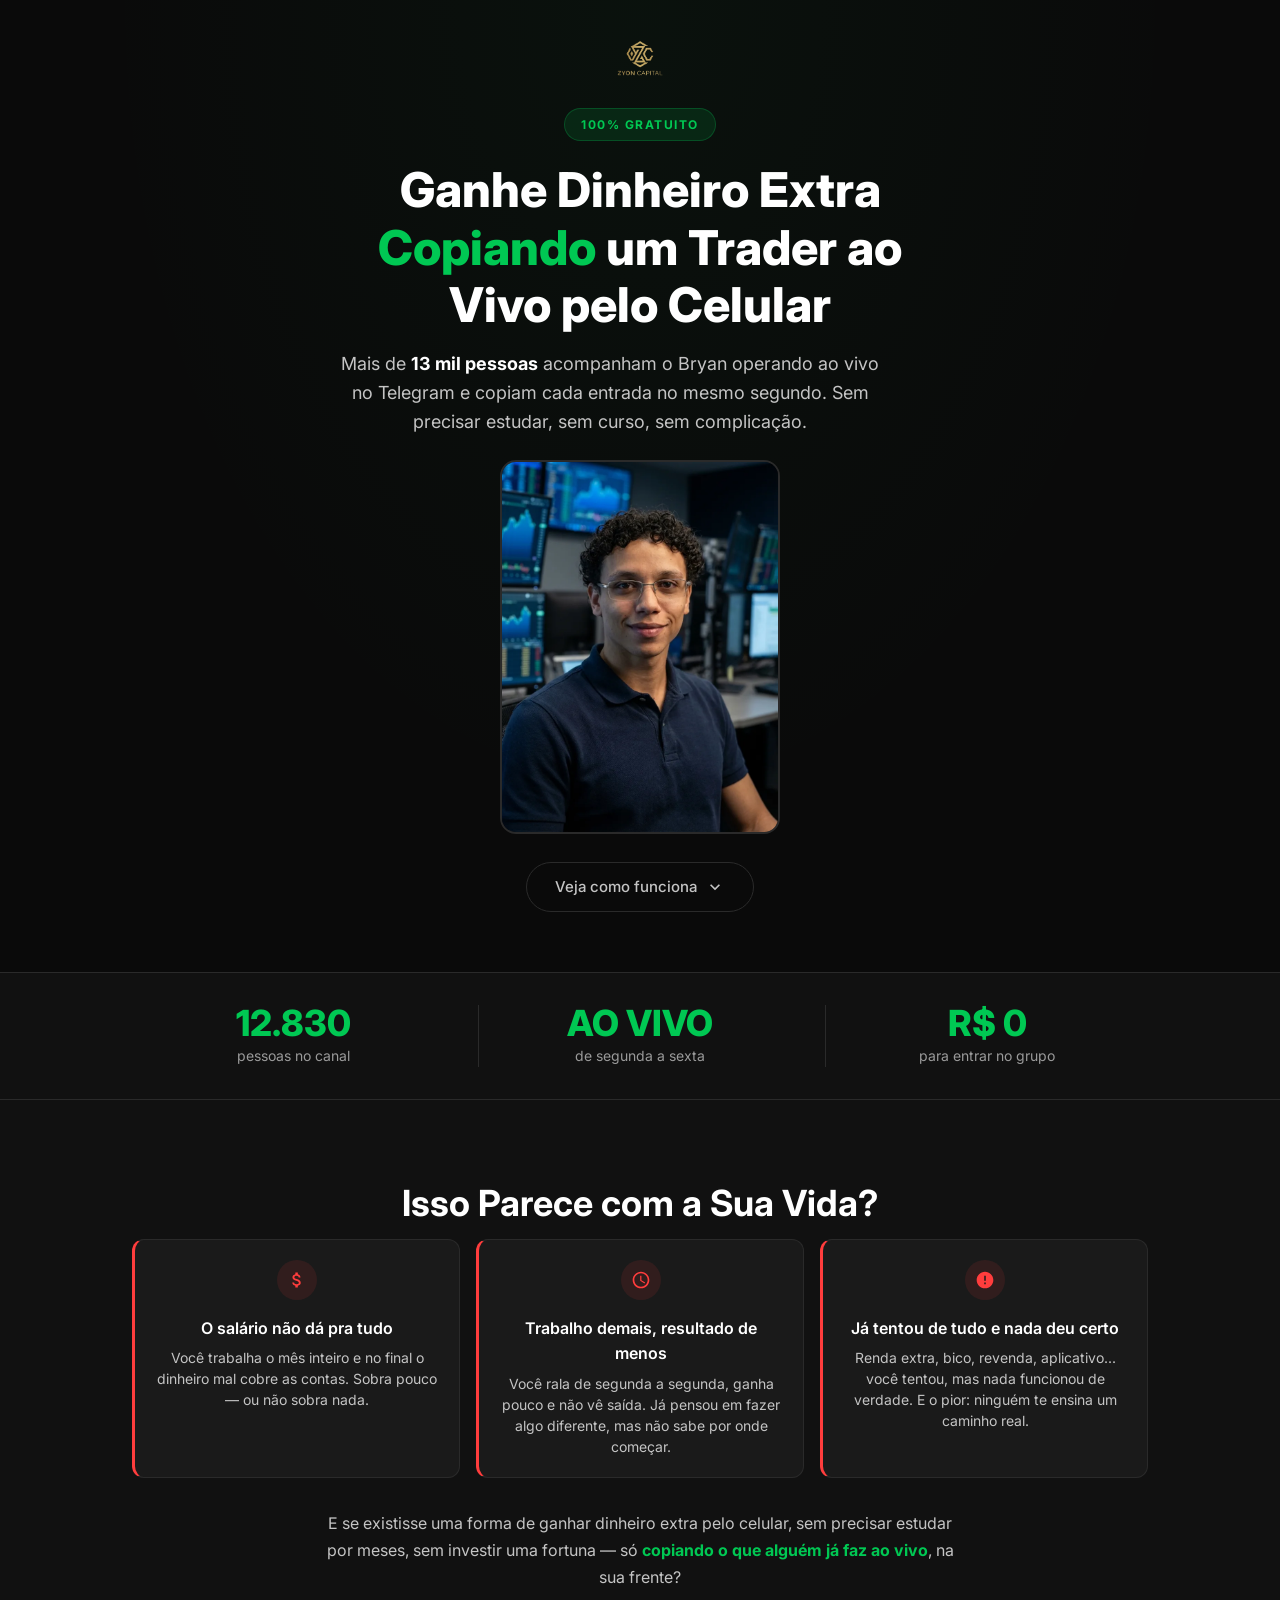
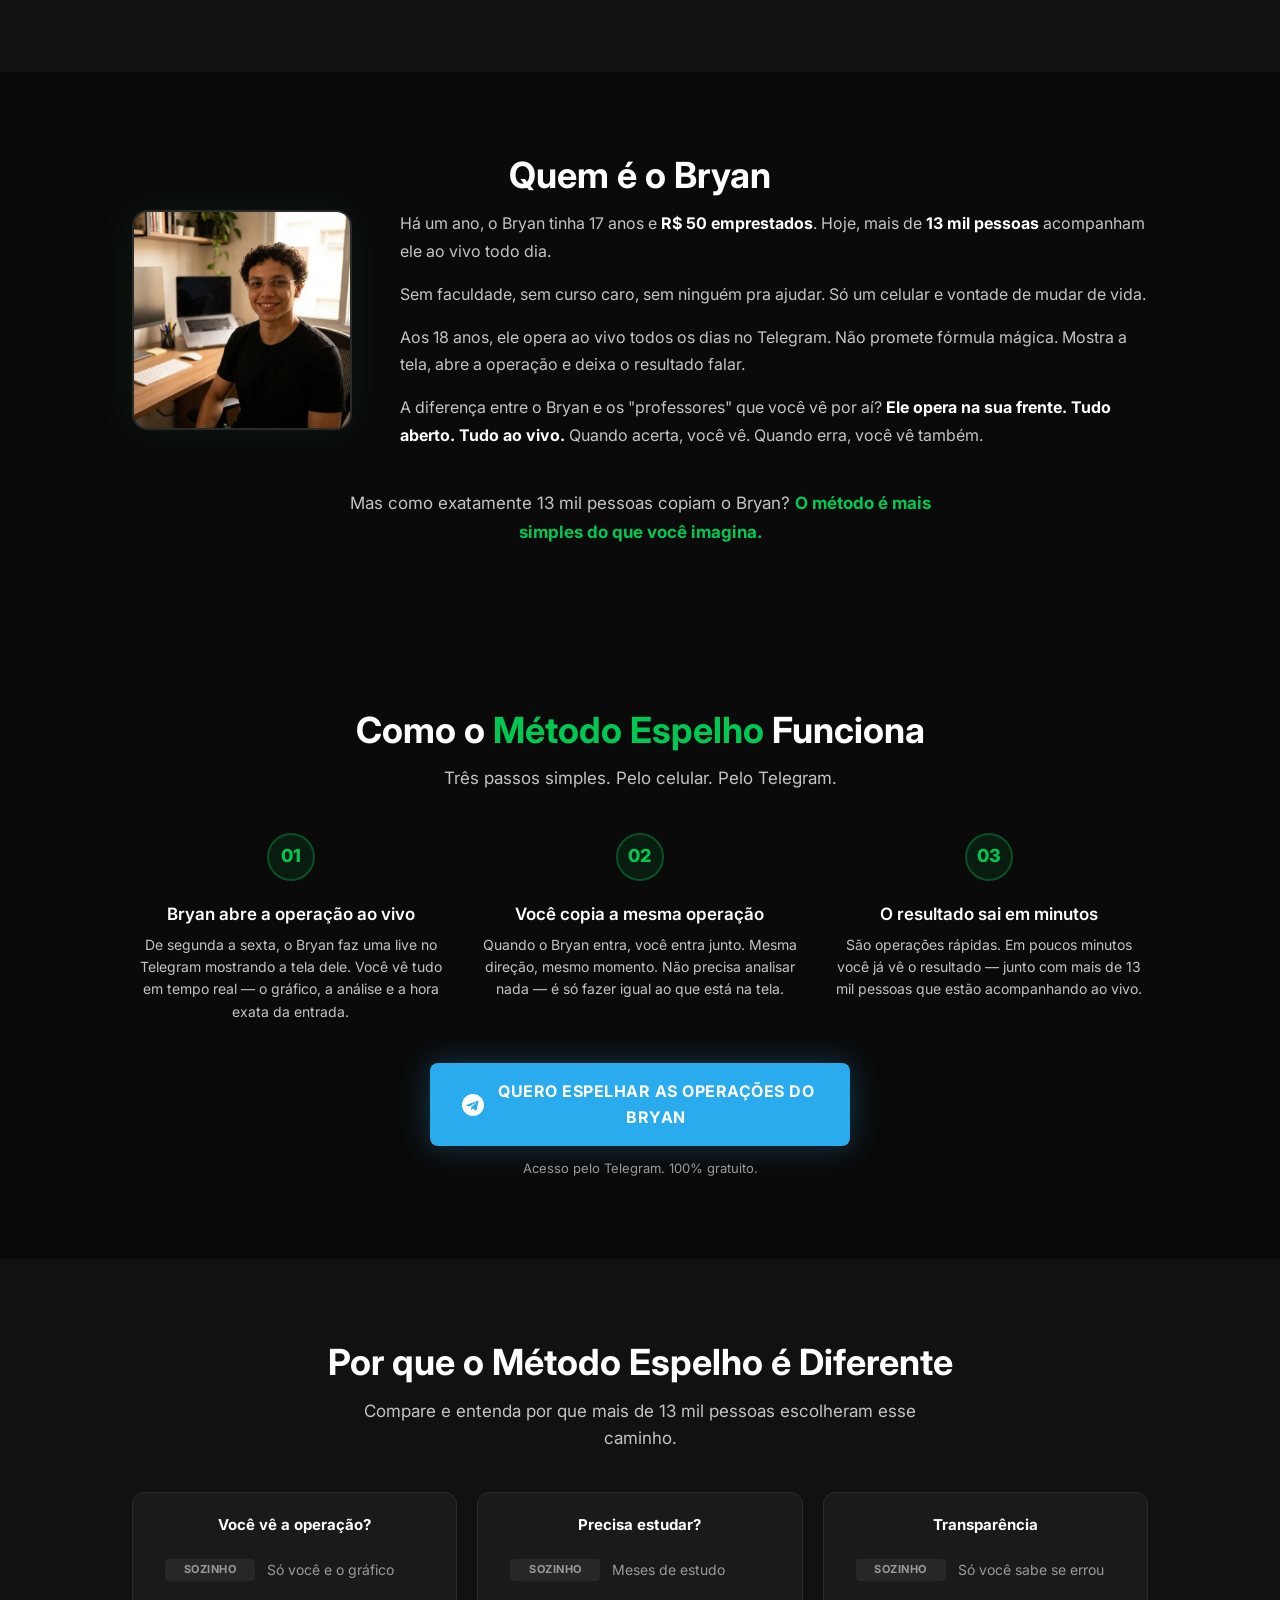
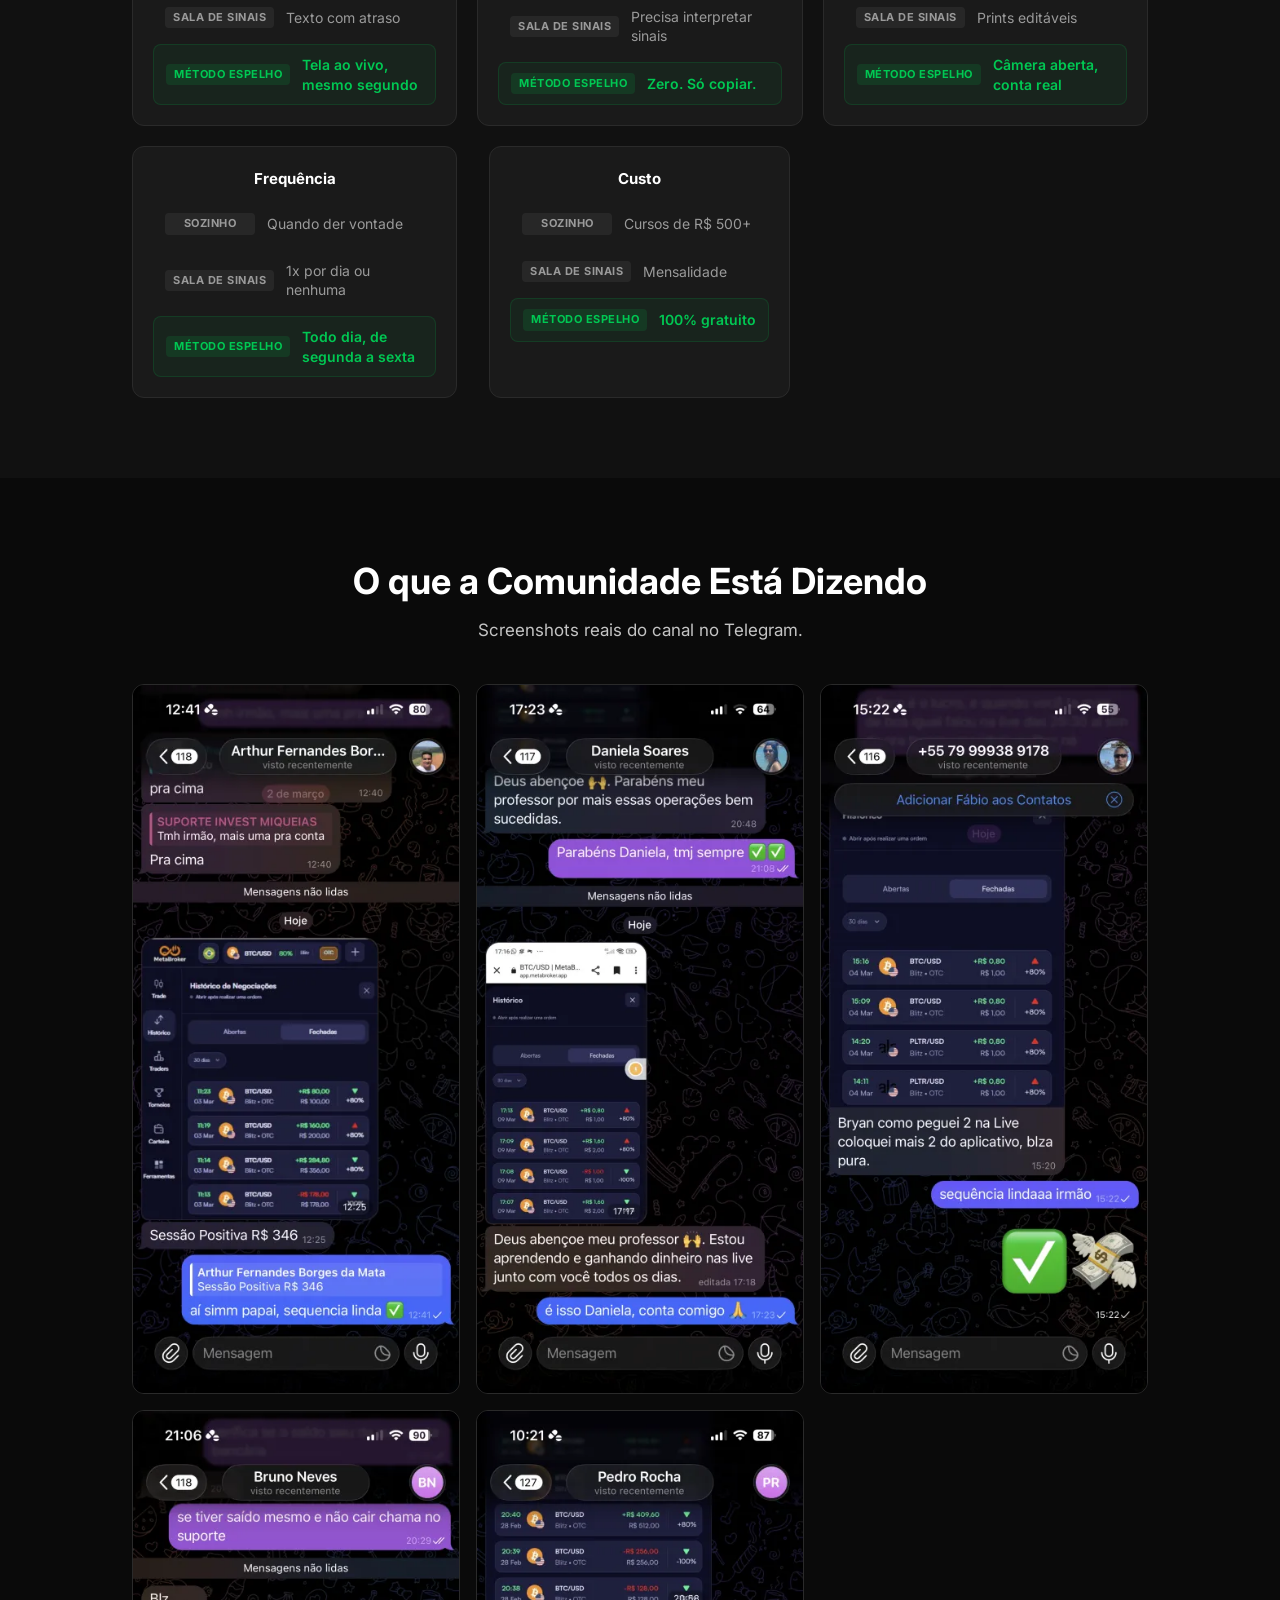
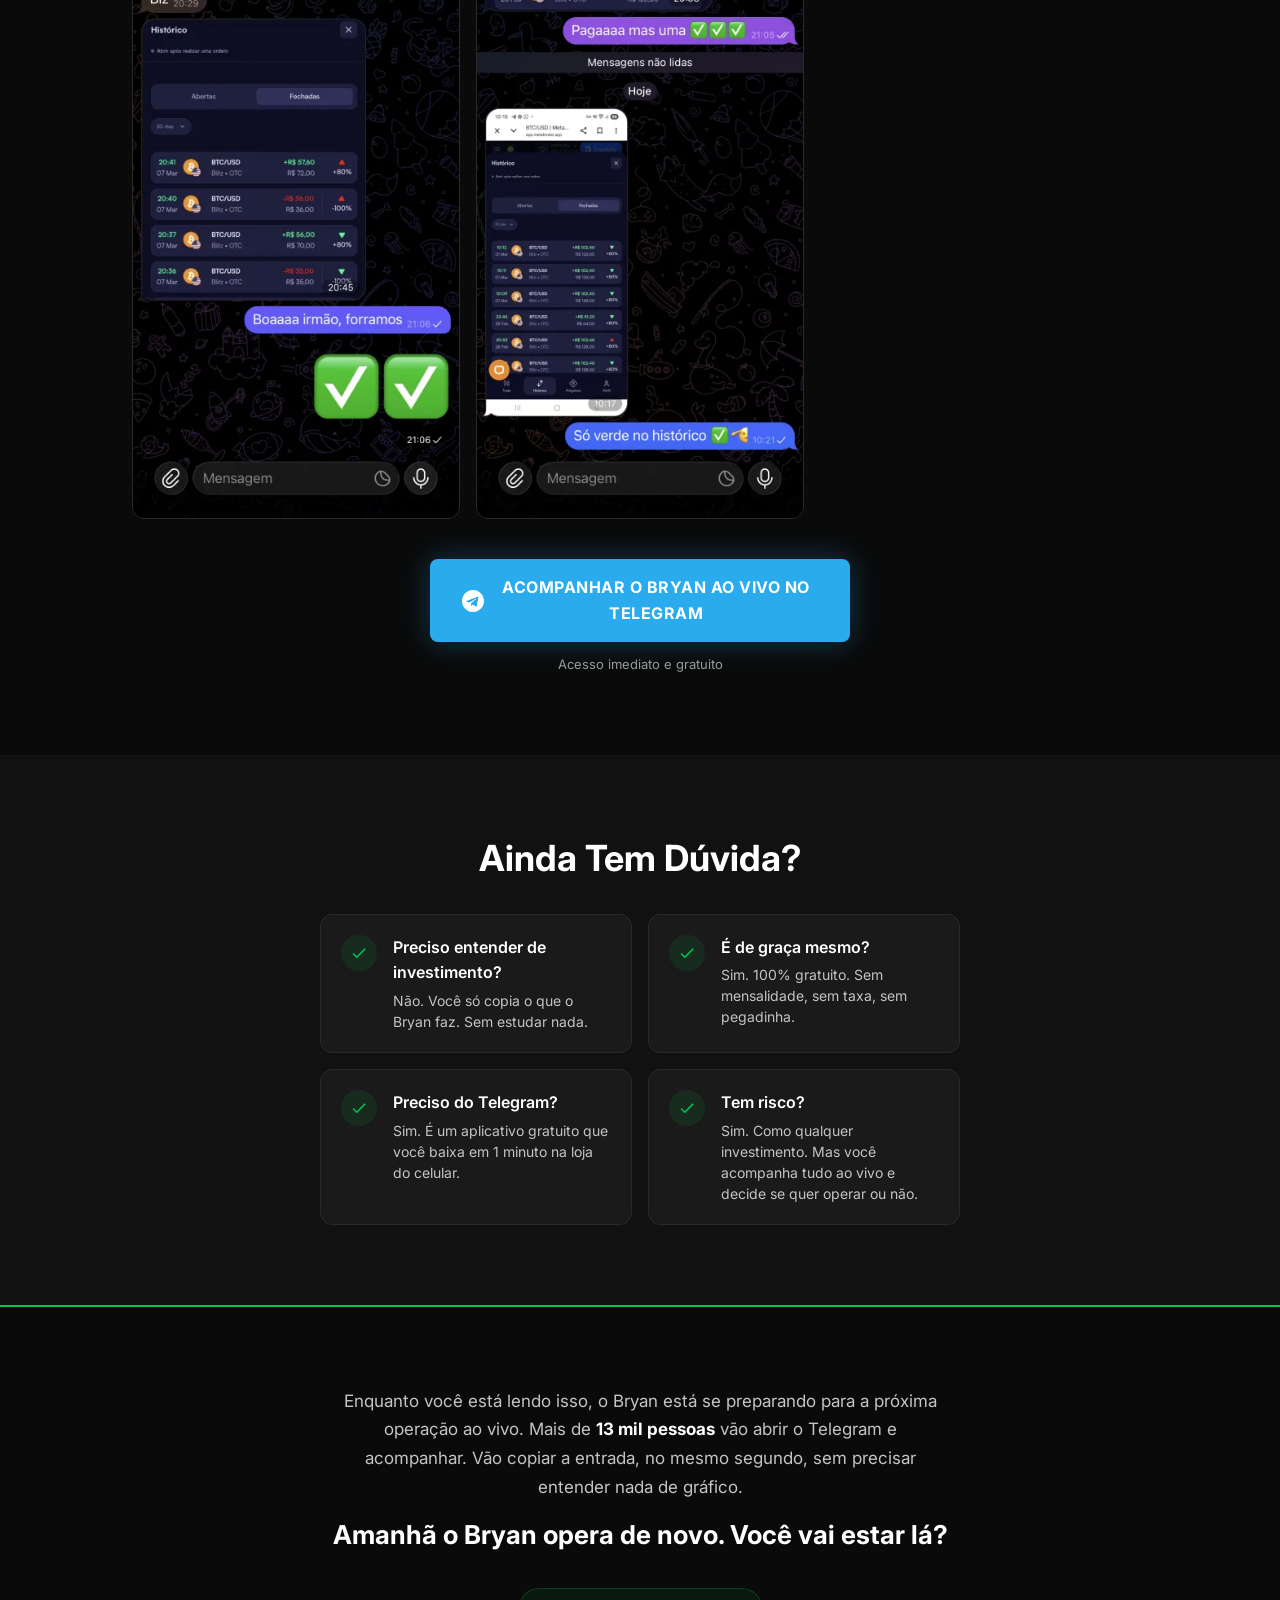
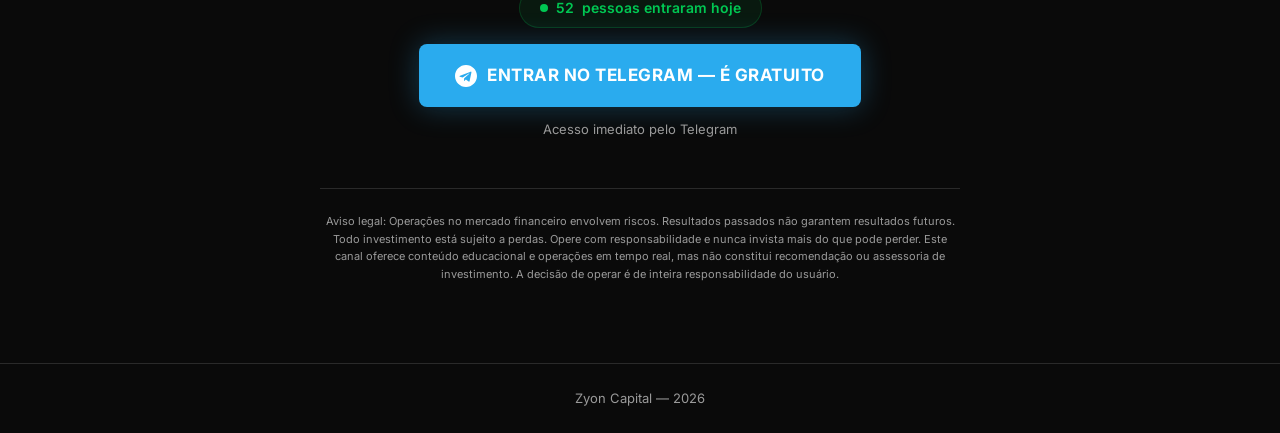
==== commit b4953b33: "Remover GTM, Facebook Pixel e tracking do Meta Ads Co-Authored-By: Claude Opus 4.6 <noreply@anthropi" ====
--- a/index.html
+++ b/index.html
@@ -18,21 +18,8 @@
 
     <!-- CSS -->
     <link rel="stylesheet" href="css/style.css">
-
-    <!-- Google Tag Manager — Conta: 6326147207 -->
-    <!-- NOTA: Verificar Container Public ID no painel GTM (formato GTM-XXXXXXX) -->
-    <script>(function(w,d,s,l,i){w[l]=w[l]||[];w[l].push({'gtm.start':
-    new Date().getTime(),event:'gtm.js'});var f=d.getElementsByTagName(s)[0],
-    j=d.createElement(s),dl=l!='dataLayer'?'&l='+l:'';j.async=true;j.src=
-    'https://www.googletagmanager.com/gtm.js?id='+i+dl;f.parentNode.insertBefore(j,f);
-    })(window,document,'script','dataLayer','GTM-N2JXDKZW');</script>
-    <!-- End Google Tag Manager -->
 </head>
 <body>
-    <!-- Google Tag Manager (noscript) -->
-    <noscript><iframe src="https://www.googletagmanager.com/ns.html?id=GTM-N2JXDKZW"
-    height="0" width="0" style="display:none;visibility:hidden"></iframe></noscript>
-    <!-- End Google Tag Manager (noscript) -->
 
     <!-- ===== HERO ===== -->
     <section class="hero">
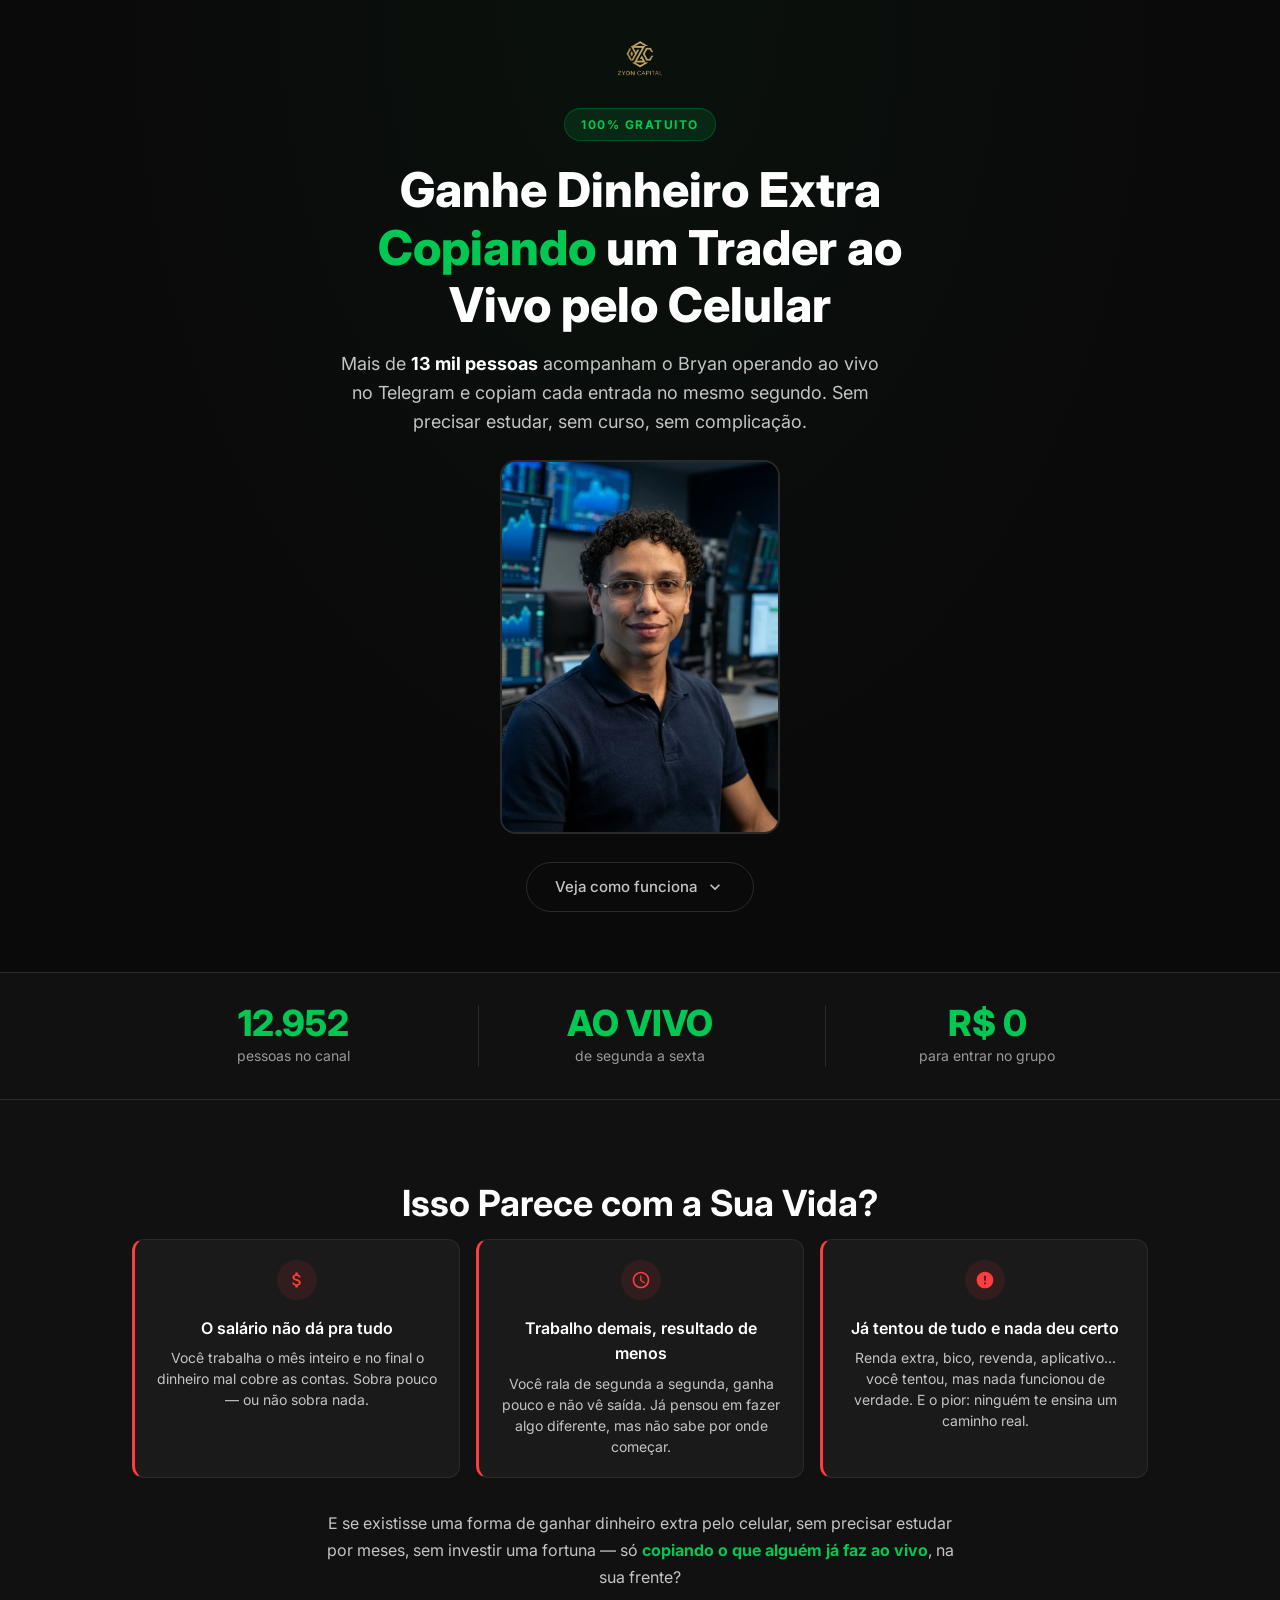
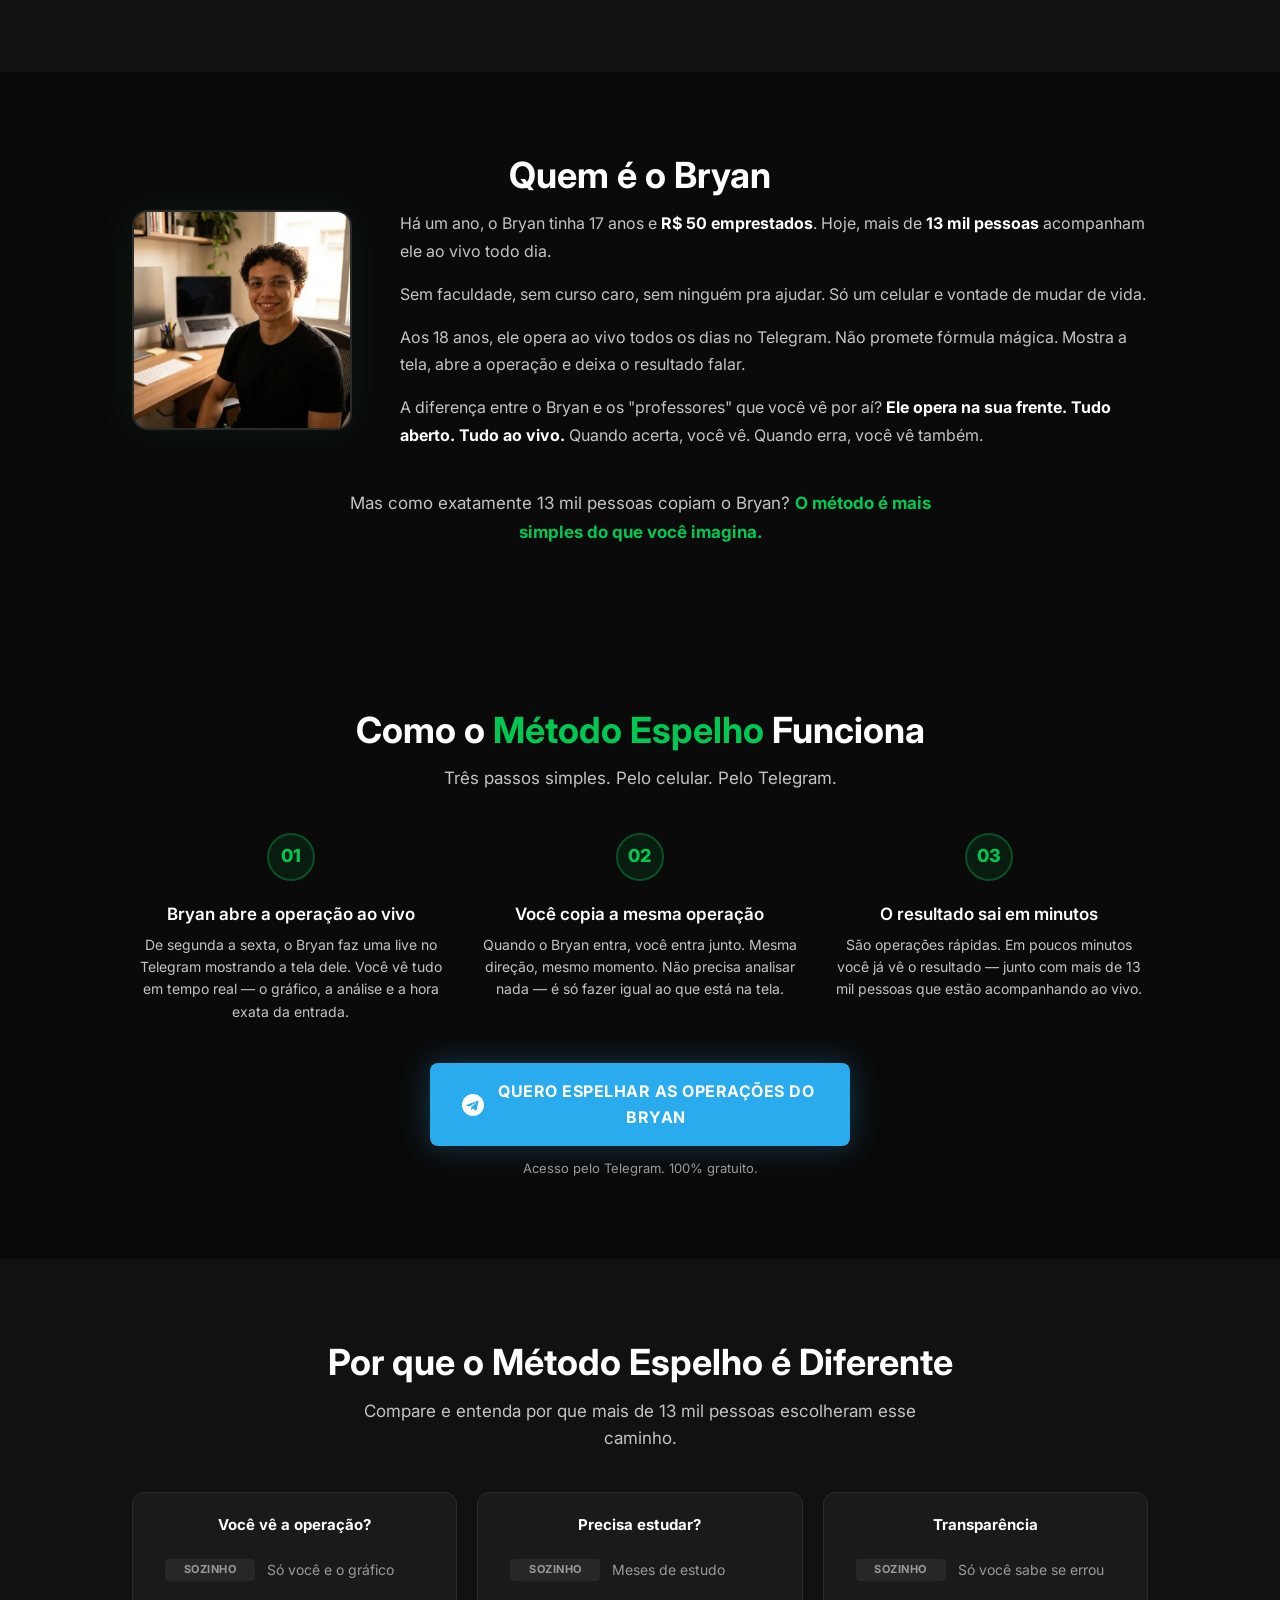
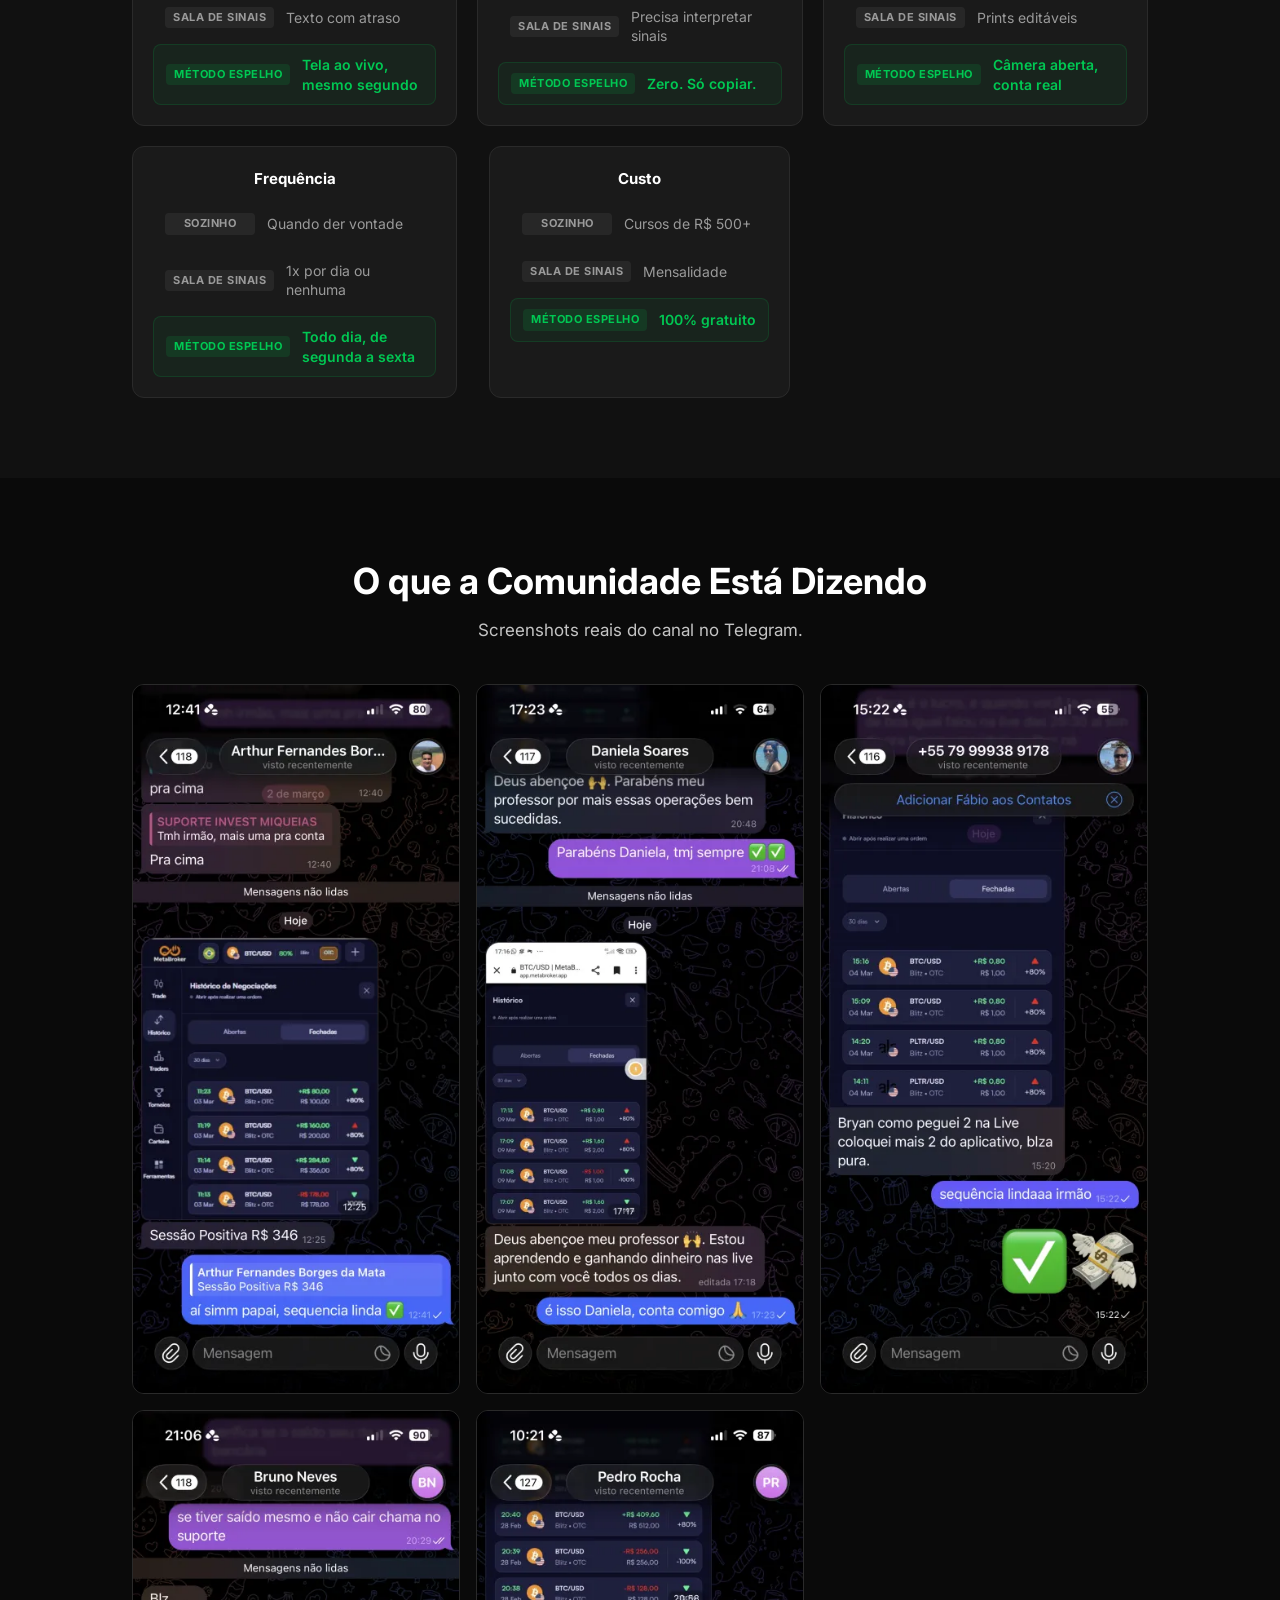
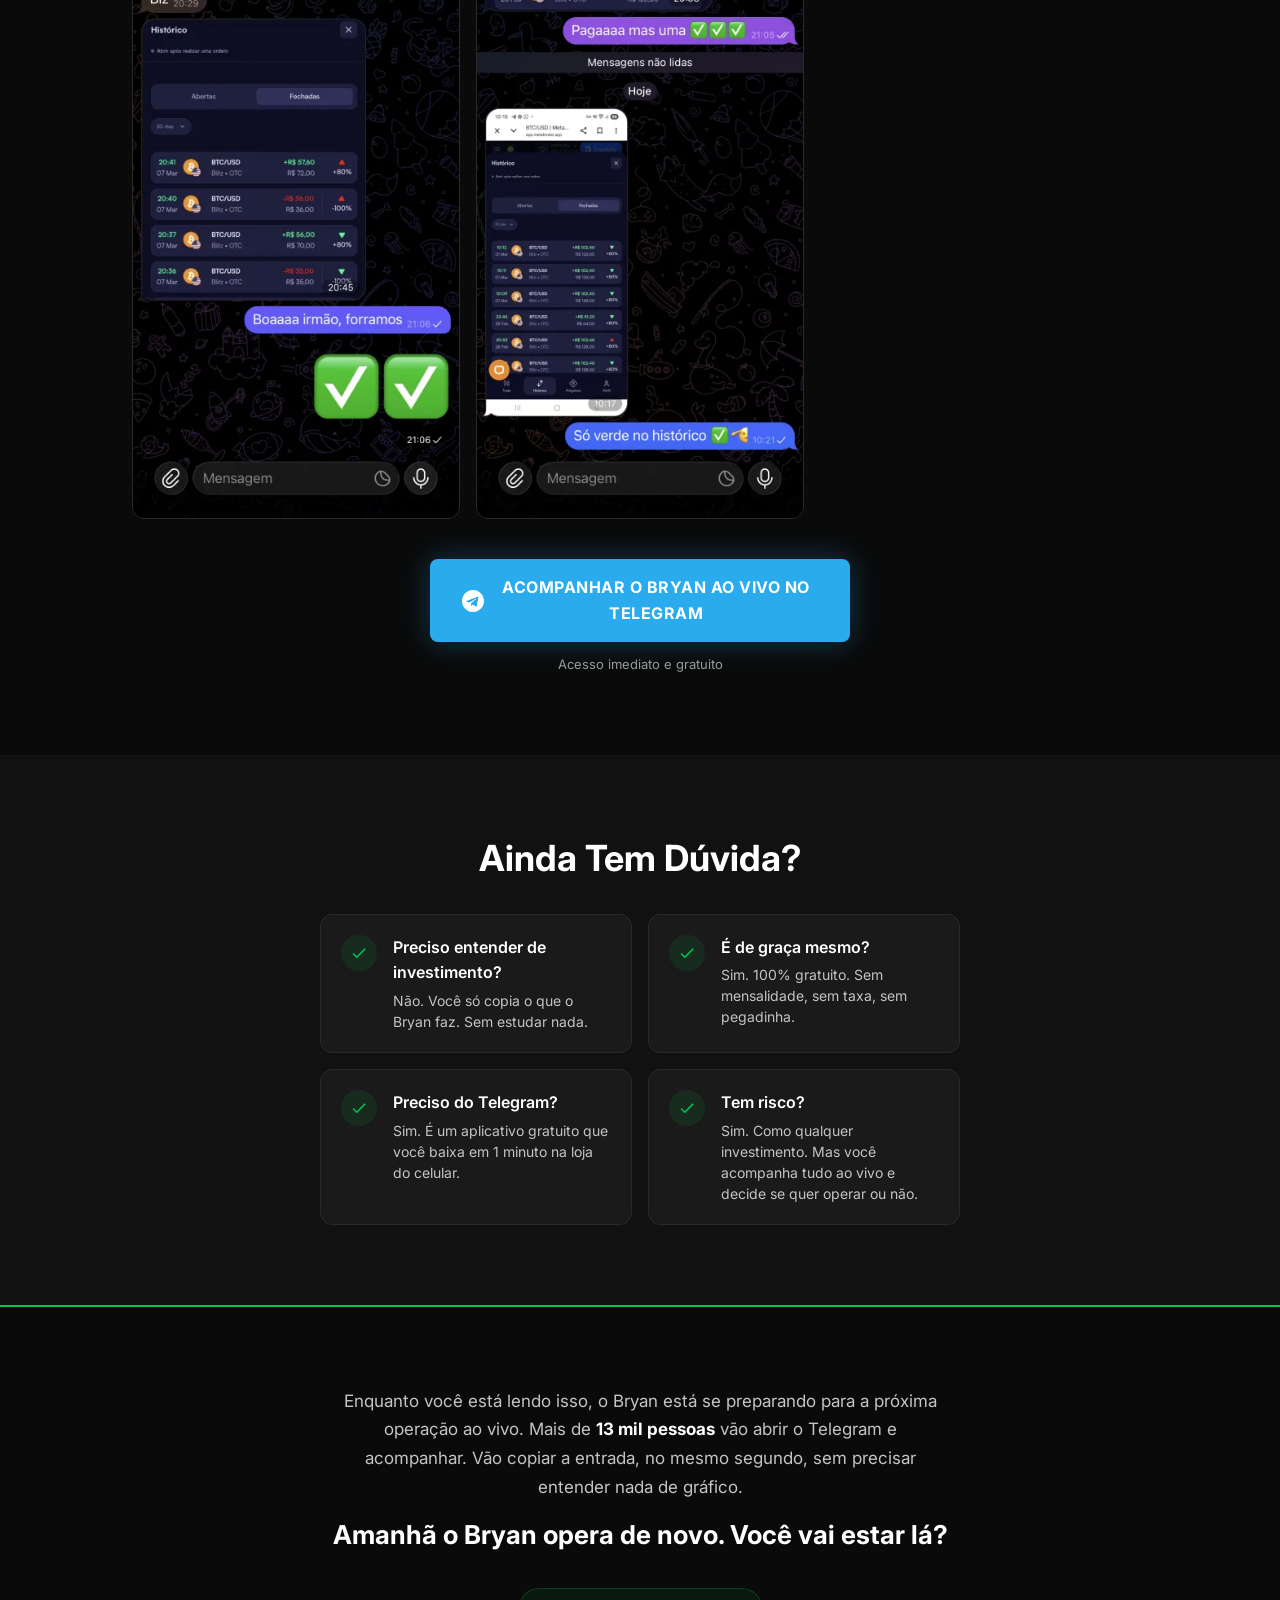
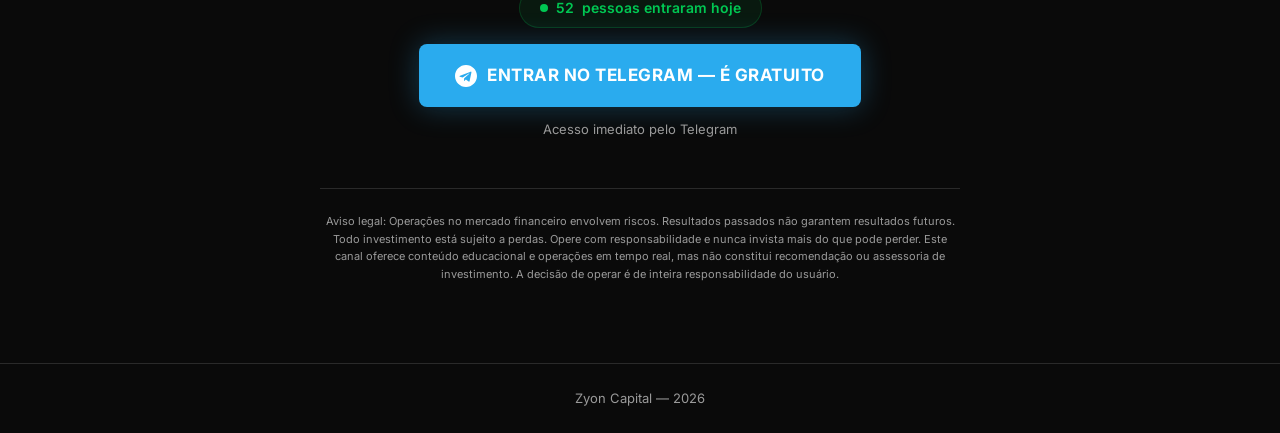
==== commit 39ee705d: "Adicionar Facebook Pixel direto + tracking webhook completo - Pixel 1529716884941419 no HTML (PageVi" ====
--- a/index.html
+++ b/index.html
@@ -18,6 +18,24 @@
 
     <!-- CSS -->
     <link rel="stylesheet" href="css/style.css">
+
+    <!-- Facebook Pixel -->
+    <script>
+    !function(f,b,e,v,n,t,s)
+    {if(f.fbq)return;n=f.fbq=function(){n.callMethod?
+    n.callMethod.apply(n,arguments):n.queue.push(arguments)};
+    if(!f._fbq)f._fbq=n;n.push=n;n.loaded=!0;n.version='2.0';
+    n.queue=[];t=b.createElement(e);t.async=!0;
+    t.src=v;s=b.getElementsByTagName(e)[0];
+    s.parentNode.insertBefore(t,s)}(window,document,'script',
+    'https://connect.facebook.net/en_US/fbevents.js');
+    fbq('init', '1529716884941419');
+    fbq('track', 'PageView');
+    </script>
+    <noscript><img height="1" width="1" style="display:none"
+    src="https://www.facebook.com/tr?id=1529716884941419&ev=PageView&noscript=1"
+    /></noscript>
+    <!-- End Facebook Pixel -->
 </head>
 <body>
 
